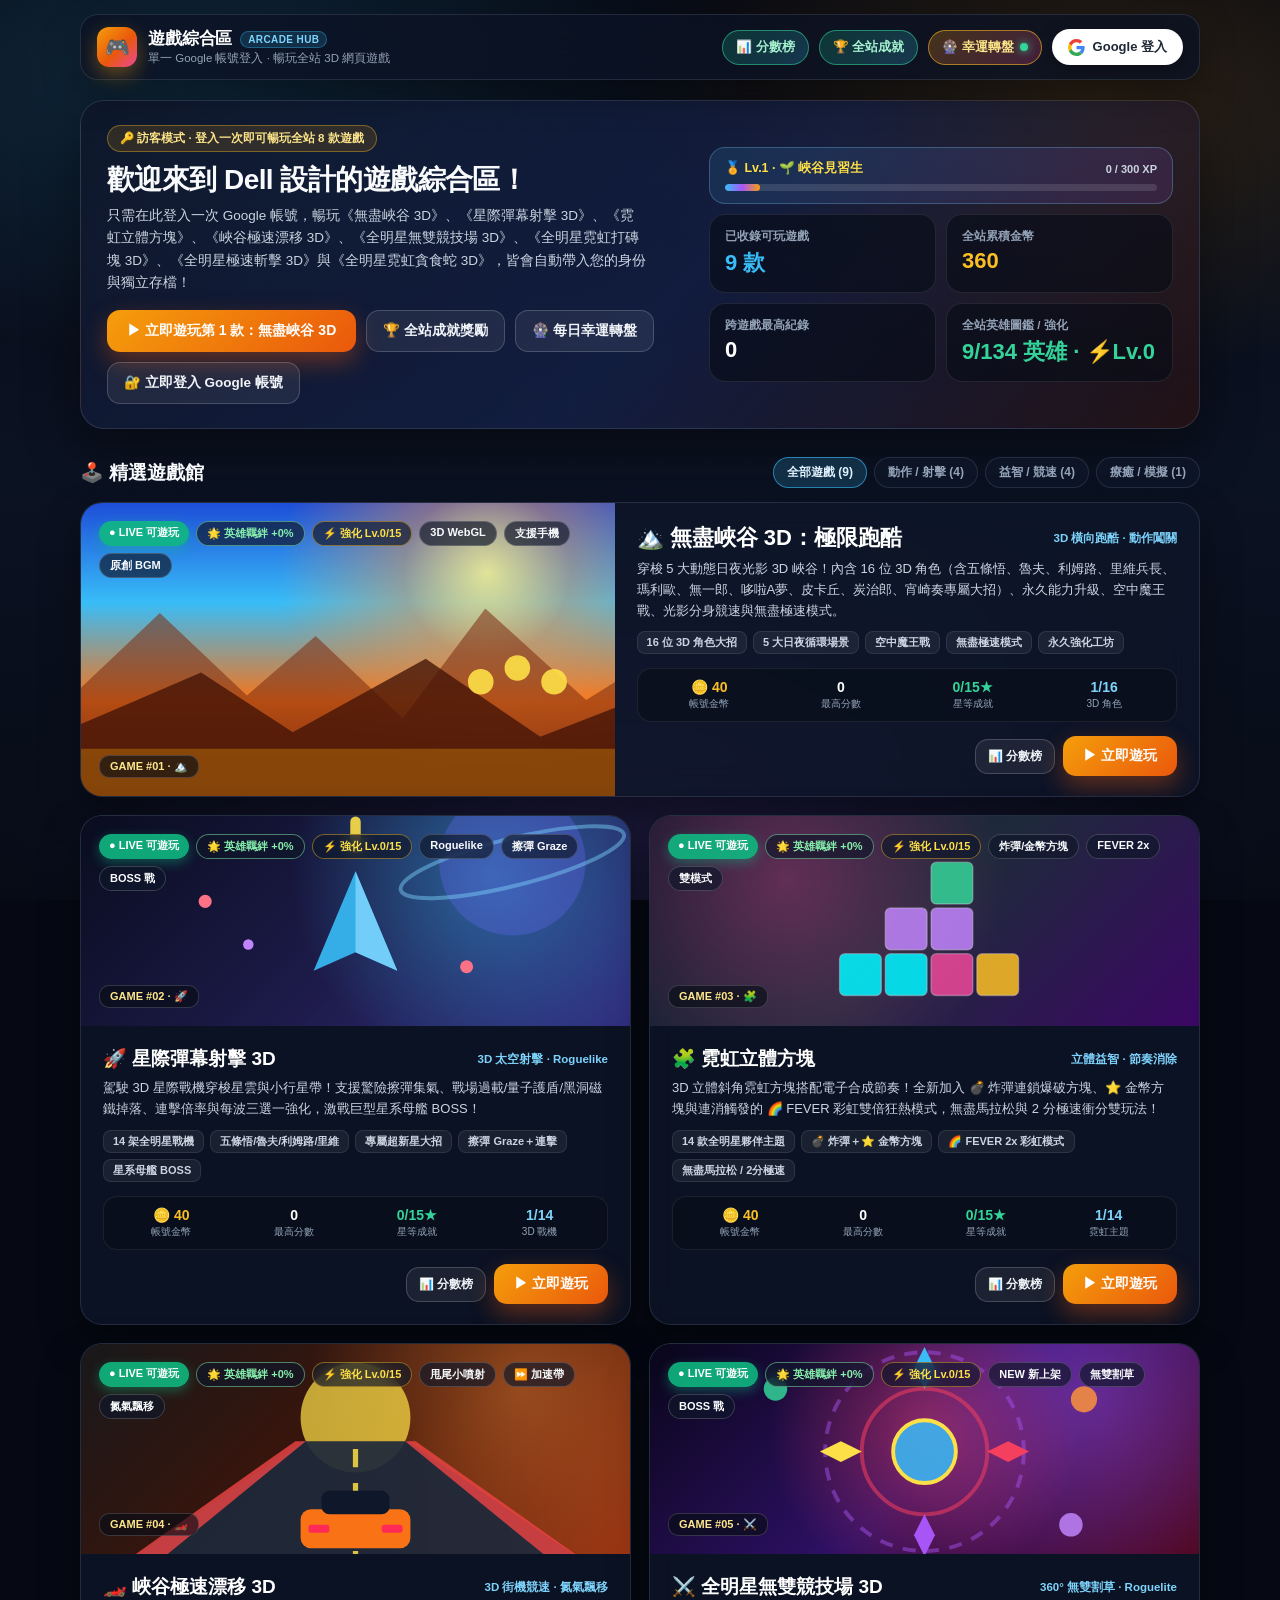
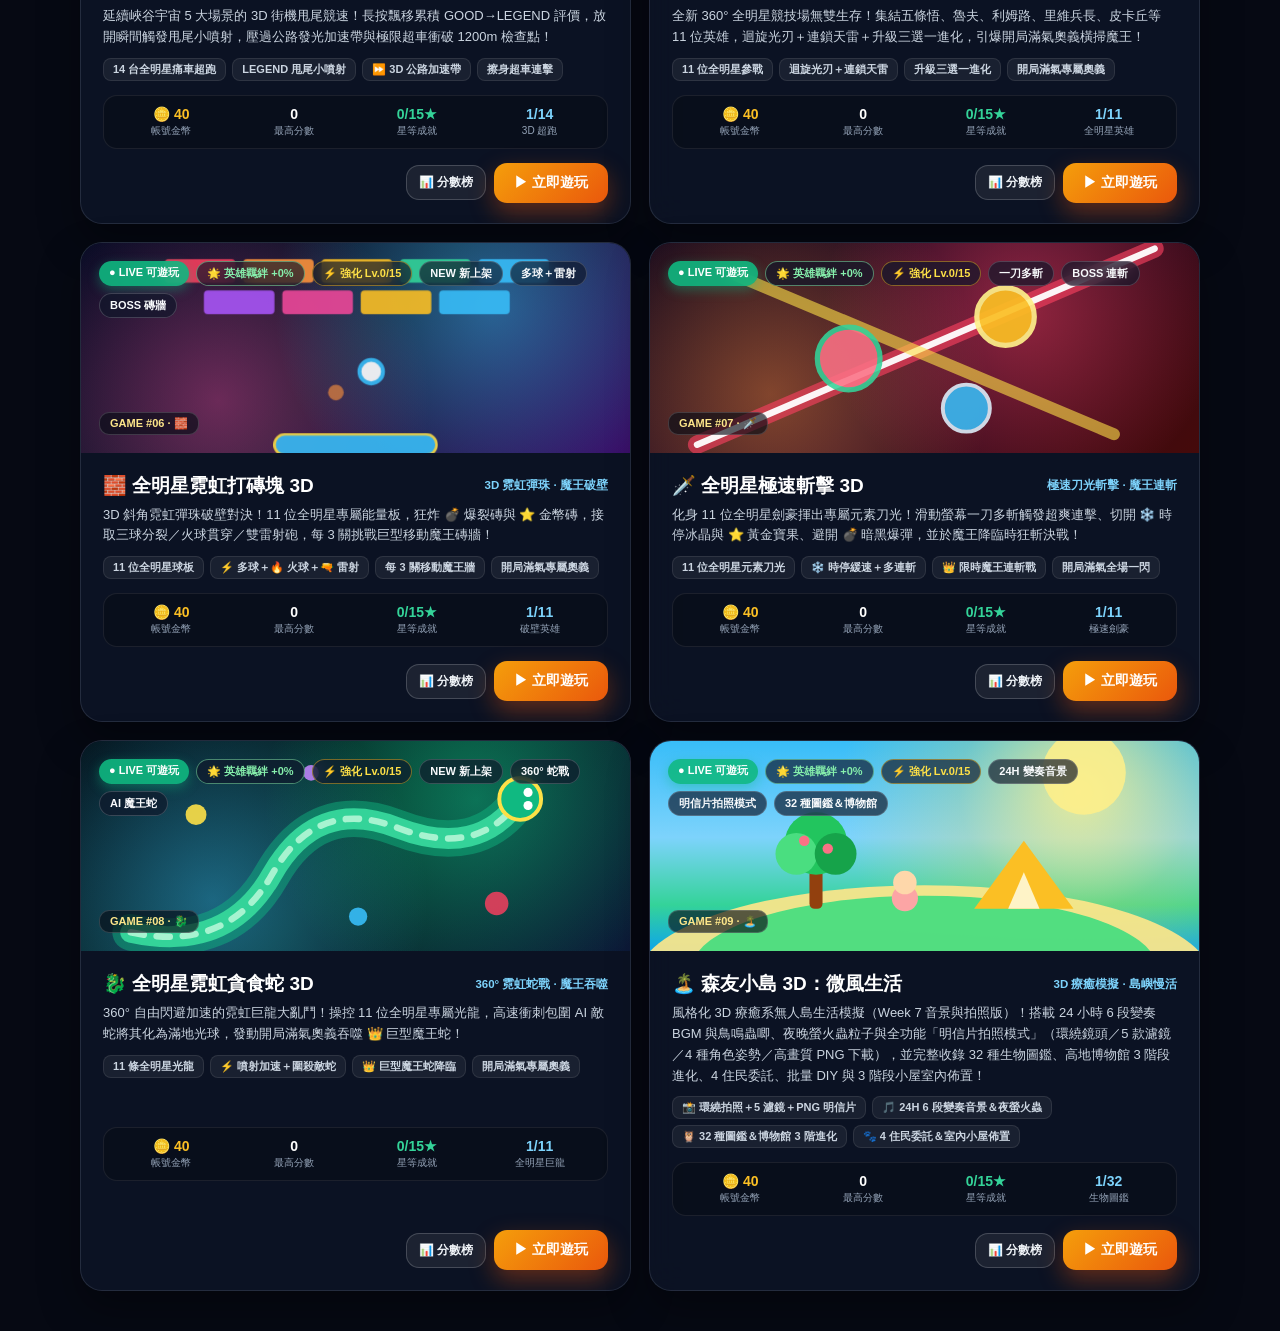
==== index.html @ 46edcf1e "feat: add cloud coin economy multipliers, presets, cross-device wallet grants, and audit log" ====
<!DOCTYPE html>
<html lang="zh-Hant">
<head>
  <meta charset="UTF-8" />
  <meta name="viewport" content="width=device-width, initial-scale=1.0, maximum-scale=1.0, user-scalable=no, viewport-fit=cover" />
  <title>遊戲綜合區 · ARCADE HUB（單一帳號暢玩全站 3D 遊戲）</title>
  <script src="./shared/arcade-sso.js"></script>
  <style>
    :root {
      --bg-0: #060913;
      --bg-1: #0c1324;
      --surface: rgba(15, 23, 42, 0.72);
      --surface-strong: rgba(15, 23, 42, 0.94);
      --border: rgba(148, 163, 184, 0.18);
      --border-hi: rgba(96, 165, 250, 0.45);
      --text: #f8fafc;
      --muted: #94a3b8;
      --accent: #f59e0b;
      --accent-2: #38bdf8;
      --green: #34d399;
      --pink: #fb7185;
    }

    * { box-sizing: border-box; margin: 0; padding: 0; -webkit-tap-highlight-color: transparent; }

    html, body {
      width: 100%;
      min-height: 100dvh;
      background: var(--bg-0);
      color: var(--text);
      font-family: -apple-system, BlinkMacSystemFont, "Segoe UI", "Noto Sans TC", "PingFang TC", "Microsoft JhengHei", sans-serif;
      overflow-x: hidden;
    }

    html.in-game,
    body.in-game {
      position: fixed;
      inset: 0;
      width: 100%;
      height: 100%;
      min-height: 0;
      overflow: hidden;
      overscroll-behavior: none;
      touch-action: none;
    }

    /* Ambient Neon Nebula Background */
    .ambient-bg {
      position: fixed;
      inset: 0;
      z-index: 0;
      pointer-events: none;
      background:
        radial-gradient(ellipse 68% 48% at 14% 8%, rgba(56, 189, 248, 0.16), transparent 65%),
        radial-gradient(ellipse 58% 46% at 86% 12%, rgba(245, 158, 11, 0.15), transparent 65%),
        radial-gradient(ellipse 70% 55% at 50% 92%, rgba(139, 92, 246, 0.14), transparent 70%),
        linear-gradient(180deg, #060913 0%, #0b1222 52%, #070b16 100%);
    }

    .grid-lines {
      position: fixed;
      inset: 0;
      z-index: 0;
      pointer-events: none;
      opacity: 0.22;
      background-image:
        linear-gradient(rgba(148, 163, 184, 0.08) 1px, transparent 1px),
        linear-gradient(90deg, rgba(148, 163, 184, 0.08) 1px, transparent 1px);
      background-size: 44px 44px;
      mask-image: radial-gradient(circle at 50% 25%, #000 18%, transparent 80%);
      -webkit-mask-image: radial-gradient(circle at 50% 25%, #000 18%, transparent 80%);
    }

    /* ================= LOBBY VIEW ================= */
    .hub-shell {
      position: relative;
      z-index: 1;
      max-width: 1160px;
      margin: 0 auto;
      padding: max(14px, env(safe-area-inset-top, 0px) + 10px) 20px max(40px, env(safe-area-inset-bottom, 0px) + 28px);
    }

    /* Top Nav */
    .hub-nav {
      display: flex;
      align-items: center;
      justify-content: space-between;
      gap: 14px;
      padding: 12px 16px;
      border-radius: 18px;
      background: rgba(12, 19, 36, 0.78);
      backdrop-filter: blur(18px);
      -webkit-backdrop-filter: blur(18px);
      border: 1px solid var(--border);
      box-shadow: 0 14px 36px rgba(0, 0, 0, 0.35);
      position: sticky;
      top: 12px;
      z-index: 20;
    }

    .brand {
      display: flex;
      align-items: center;
      gap: 11px;
      min-width: 0;
    }

    .brand-icon {
      width: 40px;
      height: 40px;
      border-radius: 12px;
      background: linear-gradient(135deg, #f59e0b, #ea580c 55%, #ec4899);
      display: flex;
      align-items: center;
      justify-content: center;
      font-size: 20px;
      box-shadow: 0 8px 20px rgba(245, 158, 11, 0.38);
      flex-shrink: 0;
    }

    .brand-title {
      font-size: 16.5px;
      font-weight: 900;
      letter-spacing: -0.01em;
      color: #fff;
      display: flex;
      align-items: center;
      gap: 8px;
    }

    .brand-tag {
      font-size: 10px;
      font-weight: 800;
      padding: 2px 7px;
      border-radius: 999px;
      background: rgba(56, 189, 248, 0.16);
      color: #7dd3fc;
      border: 1px solid rgba(56, 189, 248, 0.35);
      letter-spacing: 0.04em;
    }

    .brand-sub {
      font-size: 11.5px;
      color: var(--muted);
      margin-top: 1px;
    }

    .nav-right {
      display: flex;
      align-items: center;
      gap: 10px;
      flex-shrink: 0;
    }

    .btn-google-nav {
      display: inline-flex;
      align-items: center;
      gap: 8px;
      padding: 8px 15px;
      border-radius: 999px;
      border: 1px solid rgba(255, 255, 255, 0.2);
      background: #fff;
      color: #1f2937;
      font-size: 13px;
      font-weight: 800;
      cursor: pointer;
      box-shadow: 0 6px 18px rgba(0, 0, 0, 0.25);
      transition: transform 0.12s ease, filter 0.15s ease;
    }
    .btn-google-nav:hover { filter: brightness(0.95); }
    .btn-google-nav:active { transform: scale(0.97); }
    .btn-google-nav svg { width: 17px; height: 17px; flex-shrink: 0; }

    .nav-account-pill {
      display: none;
      align-items: center;
      gap: 9px;
      padding: 5px 13px 5px 6px;
      border-radius: 999px;
      background: rgba(15, 23, 42, 0.9);
      border: 1px solid rgba(52, 211, 153, 0.48);
      color: #fff;
      cursor: pointer;
      transition: border-color 0.16s ease, background 0.16s ease;
    }
    .nav-account-pill.show { display: inline-flex; }
    .nav-account-pill:hover { border-color: rgba(96, 165, 250, 0.8); background: rgba(30, 41, 59, 0.95); }

    .g-avatar {
      width: 28px;
      height: 28px;
      border-radius: 50%;
      display: inline-flex;
      align-items: center;
      justify-content: center;
      font-size: 13px;
      font-weight: 800;
      color: #fff;
      background: #4285f4;
      overflow: hidden;
      flex-shrink: 0;
    }
    .g-avatar img { width: 100%; height: 100%; object-fit: cover; display: block; }
    .g-avatar.sm { width: 22px; height: 22px; font-size: 11px; }
    .g-avatar.lg { width: 46px; height: 46px; font-size: 20px; }

    .acct-meta { text-align: left; line-height: 1.2; }
    .acct-meta .am-name { font-size: 12.5px; font-weight: 800; color: #fff; }
    .acct-meta .am-sub { font-size: 10px; color: #6ee7b7; font-weight: 700; }

    /* Hero SSO & Global Stats Banner */
    .hero-card {
      margin-top: 20px;
      padding: 24px 26px;
      border-radius: 24px;
      background: linear-gradient(135deg, rgba(15, 23, 42, 0.88) 0%, rgba(23, 37, 84, 0.62) 55%, rgba(67, 20, 7, 0.42) 100%);
      border: 1px solid rgba(148, 163, 184, 0.2);
      box-shadow: 0 22px 54px rgba(0, 0, 0, 0.42);
      display: grid;
      grid-template-columns: 1.25fr 1fr;
      gap: 22px;
      align-items: center;
    }

    .sso-pill {
      display: inline-flex;
      align-items: center;
      gap: 7px;
      padding: 5px 12px;
      border-radius: 999px;
      font-size: 11.5px;
      font-weight: 800;
      margin-bottom: 10px;
      background: rgba(52, 211, 153, 0.14);
      border: 1px solid rgba(52, 211, 153, 0.35);
      color: #6ee7b7;
    }
    .sso-pill.guest {
      background: rgba(245, 158, 11, 0.14);
      border-color: rgba(251, 191, 36, 0.38);
      color: #fde68a;
    }

    .hero-left h1 {
      font-size: 28px;
      font-weight: 900;
      letter-spacing: -0.02em;
      line-height: 1.25;
      margin-bottom: 8px;
    }
    .hero-left p {
      font-size: 13.5px;
      line-height: 1.65;
      color: #cbd5e1;
      max-width: 540px;
    }

    .hero-actions {
      display: flex;
      flex-wrap: wrap;
      gap: 10px;
      margin-top: 16px;
    }

    .btn-primary {
      padding: 11px 20px;
      border-radius: 13px;
      border: none;
      background: linear-gradient(135deg, #f59e0b, #ea580c);
      color: #fff;
      font-size: 14px;
      font-weight: 800;
      cursor: pointer;
      display: inline-flex;
      align-items: center;
      gap: 8px;
      box-shadow: 0 10px 24px rgba(234, 88, 12, 0.38);
      transition: transform 0.1s ease, filter 0.16s ease;
    }
    .btn-primary:hover { filter: brightness(1.08); }
    .btn-primary:active { transform: scale(0.97); }

    .btn-secondary {
      padding: 11px 16px;
      border-radius: 13px;
      border: 1px solid rgba(255, 255, 255, 0.18);
      background: rgba(255, 255, 255, 0.07);
      color: #f1f5f9;
      font-size: 13.5px;
      font-weight: 700;
      cursor: pointer;
      display: inline-flex;
      align-items: center;
      gap: 7px;
      transition: background 0.16s ease, border-color 0.16s ease;
    }
    .btn-secondary:hover { background: rgba(255, 255, 255, 0.14); border-color: rgba(255, 255, 255, 0.3); }

    .global-stats {
      display: grid;
      grid-template-columns: repeat(2, 1fr);
      gap: 10px;
    }
    .gstat-box {
      padding: 14px 15px;
      border-radius: 16px;
      background: rgba(9, 13, 24, 0.65);
      border: 1px solid rgba(255, 255, 255, 0.09);
    }
    .gstat-label { font-size: 11.5px; color: var(--muted); font-weight: 700; }
    .gstat-val { font-size: 22px; font-weight: 900; margin-top: 4px; font-variant-numeric: tabular-nums; color: #fff; }
    .gstat-val.gold { color: #fbbf24; }
    .gstat-val.cyan { color: #38bdf8; }
    .gstat-val.green { color: #34d399; }

    /* Arcade Rank XP Bar & Daily Spin Button */
    .btn-spin-nav {
      display: inline-flex;
      align-items: center;
      gap: 6px;
      padding: 8px 13px;
      border-radius: 999px;
      border: 1px solid rgba(251, 191, 36, 0.55);
      background: linear-gradient(135deg, rgba(245, 158, 11, 0.24), rgba(236, 72, 153, 0.24));
      color: #fde68a;
      font-size: 12.5px;
      font-weight: 800;
      cursor: pointer;
      position: relative;
      transition: transform 0.12s ease, filter 0.15s ease;
    }
    .btn-spin-nav:hover { filter: brightness(1.15); }
    .btn-spin-nav:active { transform: scale(0.96); }
    .spin-dot {
      width: 8px;
      height: 8px;
      border-radius: 50%;
      background: #34d399;
      box-shadow: 0 0 8px #34d399;
      display: inline-block;
    }
    .spin-dot.used { display: none; }

    .btn-quests-nav {
      display: inline-flex;
      align-items: center;
      gap: 6px;
      padding: 8px 13px;
      border-radius: 999px;
      border: 1px solid rgba(52, 211, 153, 0.55);
      background: linear-gradient(135deg, rgba(16, 185, 129, 0.22), rgba(56, 189, 248, 0.22));
      color: #a7f3d0;
      font-size: 12.5px;
      font-weight: 800;
      cursor: pointer;
      position: relative;
      transition: transform 0.12s ease, filter 0.15s ease;
    }
    .btn-quests-nav:hover { filter: brightness(1.15); }
    .btn-quests-nav:active { transform: scale(0.96); }
    .quest-dot {
      width: 8px;
      height: 8px;
      border-radius: 50%;
      background: #fbbf24;
      box-shadow: 0 0 8px #fbbf24;
      display: inline-block;
    }
    .quest-dot.used { display: none; }

    .quests-summary {
      display: flex;
      align-items: center;
      justify-content: space-between;
      gap: 8px;
      padding: 10px 13px;
      border-radius: 13px;
      background: linear-gradient(135deg, rgba(16, 185, 129, 0.14), rgba(245, 158, 11, 0.14));
      border: 1px solid rgba(52, 211, 153, 0.35);
      font-size: 12.5px;
      font-weight: 800;
      color: #e2e8f0;
      margin: 10px 0 10px;
    }
    .quests-list {
      display: flex;
      flex-direction: column;
      gap: 9px;
      margin-top: 10px;
    }
    .quest-card {
      padding: 11px 13px;
      border-radius: 14px;
      background: rgba(15, 23, 42, 0.72);
      border: 1px solid rgba(255, 255, 255, 0.1);
      display: flex;
      align-items: center;
      justify-content: space-between;
      gap: 12px;
      text-align: left;
    }
    .quest-card.ready {
      border-color: rgba(251, 191, 36, 0.65);
      background: linear-gradient(135deg, rgba(245, 158, 11, 0.14), rgba(15, 23, 42, 0.85));
    }
    .quest-card.claimed {
      opacity: 0.72;
      border-color: rgba(52, 211, 153, 0.35);
    }
    .quest-info { flex: 1; min-width: 0; }
    .quest-title { font-size: 13.5px; font-weight: 900; color: #fff; }
    .quest-desc { font-size: 11.5px; color: #cbd5e1; margin-top: 2px; }
    .quest-prog-row {
      display: flex;
      align-items: center;
      gap: 8px;
      margin-top: 7px;
    }
    .quest-bar {
      flex: 1;
      height: 6px;
      border-radius: 999px;
      background: rgba(255, 255, 255, 0.12);
      overflow: hidden;
    }
    .quest-bar-fill {
      height: 100%;
      border-radius: 999px;
      background: linear-gradient(90deg, #38bdf8, #34d399);
      transition: width 0.25s ease;
    }
    .quest-card.ready .quest-bar-fill {
      background: linear-gradient(90deg, #f59e0b, #fde047);
    }
    .quest-prog-txt { font-size: 10.5px; font-weight: 800; color: #94a3b8; font-variant-numeric: tabular-nums; white-space: nowrap; }
    .quest-claim-btn {
      padding: 8px 12px;
      border-radius: 11px;
      border: none;
      background: linear-gradient(135deg, #f59e0b, #ea580c);
      color: #fff;
      font-size: 12px;
      font-weight: 900;
      cursor: pointer;
      white-space: nowrap;
      flex-shrink: 0;
      box-shadow: 0 6px 14px rgba(234, 88, 12, 0.35);
    }
    .quest-claim-btn:hover { filter: brightness(1.08); }
    .quest-claim-btn:disabled {
      background: rgba(255, 255, 255, 0.08);
      color: #94a3b8;
      box-shadow: none;
      cursor: default;
      border: 1px solid rgba(255, 255, 255, 0.12);
    }
    .quest-claimed-tag {
      padding: 6px 10px;
      border-radius: 10px;
      background: rgba(16, 185, 129, 0.18);
      border: 1px solid rgba(52, 211, 153, 0.45);
      color: #6ee7b7;
      font-size: 11.5px;
      font-weight: 800;
      white-space: nowrap;
      flex-shrink: 0;
    }

    .rank-strip {
      grid-column: span 2;
      padding: 12px 15px;
      border-radius: 16px;
      background: linear-gradient(135deg, rgba(56, 189, 248, 0.12), rgba(168, 85, 247, 0.14));
      border: 1px solid rgba(125, 211, 252, 0.28);
    }
    .rank-top {
      display: flex;
      align-items: center;
      justify-content: space-between;
      gap: 8px;
      margin-bottom: 7px;
      font-size: 12.5px;
      font-weight: 800;
    }
    .rank-badge { color: #fde047; }
    .rank-xp-txt { font-size: 11px; color: #cbd5e1; font-variant-numeric: tabular-nums; }
    .rank-bar-track {
      height: 7px;
      border-radius: 999px;
      background: rgba(255, 255, 255, 0.12);
      overflow: hidden;
    }
    .rank-bar-fill {
      height: 100%;
      width: 15%;
      border-radius: 999px;
      background: linear-gradient(90deg, #38bdf8, #a855f7, #f59e0b);
      transition: width 0.35s ease;
    }

    /* Spin Wheel Modal */
    .wheel-stage {
      position: relative;
      width: 264px;
      height: 264px;
      margin: 12px auto 14px;
      display: flex;
      align-items: center;
      justify-content: center;
    }
    .wheel-pointer {
      position: absolute;
      top: -8px;
      left: 50%;
      transform: translateX(-50%);
      width: 0;
      height: 0;
      border-left: 12px solid transparent;
      border-right: 12px solid transparent;
      border-top: 22px solid #fde047;
      filter: drop-shadow(0 3px 6px rgba(0, 0, 0, 0.65));
      z-index: 4;
    }
    .spin-targets {
      display: flex;
      flex-wrap: wrap;
      justify-content: center;
      gap: 6px;
      margin: 8px 0 12px;
    }
    .starget-btn {
      padding: 5px 10px;
      border-radius: 999px;
      border: 1px solid rgba(255, 255, 255, 0.15);
      background: rgba(255, 255, 255, 0.05);
      color: #cbd5e1;
      font-size: 11.5px;
      font-weight: 700;
      cursor: pointer;
    }
    .starget-btn.active {
      border-color: #fbbf24;
      background: rgba(245, 158, 11, 0.22);
      color: #fde68a;
    }
    .spin-result-banner {
      min-height: 24px;
      font-size: 14px;
      font-weight: 900;
      color: #fde047;
      text-align: center;
      margin-bottom: 10px;
    }

    /* Section Header */
    .sec-head {
      margin-top: 28px;
      margin-bottom: 14px;
      display: flex;
      align-items: center;
      justify-content: space-between;
      gap: 12px;
      flex-wrap: wrap;
    }
    .sec-head h2 {
      font-size: 19px;
      font-weight: 900;
      display: flex;
      align-items: center;
      gap: 8px;
    }
    .filter-pills {
      display: flex;
      gap: 7px;
      flex-wrap: wrap;
    }
    .fpill {
      padding: 6px 13px;
      border-radius: 999px;
      border: 1px solid var(--border);
      background: rgba(15, 23, 42, 0.65);
      color: var(--muted);
      font-size: 12px;
      font-weight: 700;
      cursor: pointer;
      transition: all 0.15s ease;
    }
    .fpill.active {
      background: rgba(56, 189, 248, 0.18);
      border-color: rgba(56, 189, 248, 0.6);
      color: #e0f2fe;
    }

    /* Game Cards Grid */
    .games-grid {
      display: grid;
      grid-template-columns: repeat(2, 1fr);
      gap: 18px;
    }

    .game-card {
      border-radius: 22px;
      overflow: hidden;
      background: var(--surface);
      backdrop-filter: blur(16px);
      -webkit-backdrop-filter: blur(16px);
      border: 1px solid var(--border);
      box-shadow: 0 18px 40px rgba(0, 0, 0, 0.35);
      display: flex;
      flex-direction: column;
      transition: transform 0.18s ease, border-color 0.2s ease, box-shadow 0.2s ease;
    }
    .game-card.live:hover {
      transform: translateY(-3px);
      border-color: rgba(245, 158, 11, 0.65);
      box-shadow: 0 24px 52px rgba(245, 158, 11, 0.16);
    }
    .game-card.featured {
      grid-column: span 2;
      display: grid;
      grid-template-columns: 1.05fr 1.15fr;
    }
    .game-card.soon {
      opacity: 0.78;
    }

    .game-cover {
      position: relative;
      min-height: 210px;
      padding: 18px;
      display: flex;
      flex-direction: column;
      justify-content: space-between;
      overflow: hidden;
    }
    .game-card.featured .game-cover { min-height: 270px; }

    .cover-canyon {
      background:
        radial-gradient(circle at 76% 24%, rgba(254, 240, 138, 0.85) 0%, rgba(251, 146, 60, 0.45) 18%, transparent 45%),
        linear-gradient(180deg, #1d4ed8 0%, #38bdf8 34%, #f97316 68%, #7c2d12 100%);
    }
    .cover-space {
      background:
        radial-gradient(circle at 75% 28%, rgba(56, 189, 248, 0.45), transparent 46%),
        linear-gradient(135deg, #090d1f 0%, #1e1b4b 55%, #312e81 100%);
    }
    .cover-puzzle {
      background:
        radial-gradient(circle at 25% 30%, rgba(236, 72, 153, 0.35), transparent 50%),
        linear-gradient(135deg, #0f172a 0%, #1e293b 50%, #3b0764 100%);
    }
    .cover-drift {
      background:
        radial-gradient(circle at 80% 20%, rgba(251, 146, 60, 0.4), transparent 45%),
        linear-gradient(135deg, #18181b 0%, #431407 55%, #9a3412 100%);
    }
    .cover-arena {
      background:
        radial-gradient(circle at 50% 42%, rgba(244, 63, 94, 0.45), transparent 52%),
        radial-gradient(circle at 80% 25%, rgba(168, 85, 247, 0.42), transparent 46%),
        linear-gradient(135deg, #09061a 0%, #2e1065 52%, #4c0519 100%);
    }
    .cover-brick {
      background:
        radial-gradient(circle at 75% 30%, rgba(56, 189, 248, 0.48), transparent 50%),
        radial-gradient(circle at 25% 75%, rgba(236, 72, 153, 0.42), transparent 48%),
        linear-gradient(135deg, #060b24 0%, #0f172a 50%, #3b0764 100%);
    }
    .cover-slash {
      background:
        radial-gradient(circle at 68% 32%, rgba(244, 63, 94, 0.50), transparent 50%),
        radial-gradient(circle at 22% 72%, rgba(251, 146, 60, 0.44), transparent 48%),
        linear-gradient(135deg, #11061c 0%, #2a0a24 52%, #450a0a 100%);
    }
    .cover-snake {
      background:
        radial-gradient(circle at 72% 28%, rgba(16, 185, 129, 0.52), transparent 50%),
        radial-gradient(circle at 24% 76%, rgba(56, 189, 248, 0.44), transparent 48%),
        linear-gradient(135deg, #04131c 0%, #062825 52%, #0c1938 100%);
    }
    .cover-island {
      background:
        radial-gradient(circle at 78% 24%, rgba(254, 240, 138, 0.85) 0%, rgba(253, 224, 71, 0.25) 26%, transparent 52%),
        linear-gradient(180deg, #38bdf8 0%, #7dd3fc 46%, #34d399 78%, #0ea5e9 100%);
    }

    .cover-art-svg {
      position: absolute;
      inset: 0;
      width: 100%;
      height: 100%;
      pointer-events: none;
    }

    .cover-badges {
      position: relative;
      z-index: 2;
      display: flex;
      gap: 7px;
      flex-wrap: wrap;
    }
    .cbadge {
      padding: 4px 10px;
      border-radius: 999px;
      font-size: 11px;
      font-weight: 800;
      backdrop-filter: blur(8px);
      -webkit-backdrop-filter: blur(8px);
    }
    .cbadge.live { background: rgba(16, 185, 129, 0.9); color: #fff; box-shadow: 0 4px 12px rgba(16, 185, 129, 0.4); }
    .cbadge.soon { background: rgba(15, 23, 42, 0.78); color: #cbd5e1; border: 1px solid rgba(255, 255, 255, 0.2); }
    .cbadge.tech { background: rgba(15, 23, 42, 0.68); color: #f8fafc; border: 1px solid rgba(255, 255, 255, 0.18); }

    .cover-order {
      position: relative;
      z-index: 2;
      align-self: flex-start;
      padding: 4px 10px;
      border-radius: 10px;
      background: rgba(9, 13, 22, 0.65);
      border: 1px solid rgba(255, 255, 255, 0.16);
      font-size: 11px;
      font-weight: 800;
      color: #fde68a;
    }

    .game-body {
      padding: 20px 22px;
      display: flex;
      flex-direction: column;
      justify-content: space-between;
      gap: 14px;
      flex: 1;
    }

    .game-title-row {
      display: flex;
      align-items: center;
      justify-content: space-between;
      gap: 10px;
    }
    .game-title {
      font-size: 19px;
      font-weight: 900;
      color: #fff;
    }
    .game-card.featured .game-title { font-size: 22px; }
    .game-genre {
      font-size: 11.5px;
      font-weight: 700;
      color: #7dd3fc;
      white-space: nowrap;
    }
    .game-desc {
      font-size: 13px;
      line-height: 1.6;
      color: #cbd5e1;
      margin-top: 6px;
    }

    .game-feature-tags {
      display: flex;
      flex-wrap: wrap;
      gap: 6px;
      margin-top: 10px;
    }
    .ftag {
      font-size: 11px;
      font-weight: 700;
      padding: 3px 9px;
      border-radius: 8px;
      background: rgba(255, 255, 255, 0.06);
      border: 1px solid rgba(255, 255, 255, 0.09);
      color: #cbd5e1;
    }

    .game-progress-strip {
      display: grid;
      grid-template-columns: repeat(4, 1fr);
      gap: 8px;
      padding: 10px;
      border-radius: 14px;
      background: rgba(9, 13, 24, 0.62);
      border: 1px solid rgba(255, 255, 255, 0.08);
    }
    .gp-item { text-align: center; }
    .gp-v { font-size: 14px; font-weight: 800; color: #fff; font-variant-numeric: tabular-nums; }
    .gp-l { font-size: 10px; color: var(--muted); margin-top: 2px; }

    .game-foot {
      display: flex;
      align-items: center;
      justify-content: space-between;
      gap: 10px;
    }
    .sso-sync-hint {
      font-size: 11.5px;
      color: #6ee7b7;
      font-weight: 700;
      display: flex;
      align-items: center;
      gap: 5px;
    }
    .sso-sync-hint.guest { color: var(--muted); }

    /* Per-Game Play Count & Players Roster */
    .game-players-bar {
      display: flex;
      flex-direction: column;
      gap: 6px;
      padding: 8px 10px;
      border-radius: 12px;
      background: rgba(15, 23, 42, 0.56);
      border: 1px solid rgba(167, 139, 250, 0.22);
    }
    .gpb-head {
      display: flex;
      align-items: center;
      justify-content: space-between;
      gap: 8px;
      font-size: 11px;
      font-weight: 800;
      color: #c4b5fd;
    }
    .gpb-detail-btn {
      padding: 2px 8px;
      border-radius: 999px;
      border: 1px solid rgba(167, 139, 250, 0.42);
      background: rgba(139, 92, 246, 0.16);
      color: #ddd6fe;
      font-size: 10.5px;
      font-weight: 800;
      cursor: pointer;
      transition: background 0.14s ease;
    }
    .gpb-detail-btn:hover { background: rgba(139, 92, 246, 0.34); }
    .gpb-chips {
      display: flex;
      flex-wrap: wrap;
      gap: 5px;
      align-items: center;
    }
    .player-chip {
      display: inline-flex;
      align-items: center;
      gap: 5px;
      padding: 2.5px 8px 2.5px 3px;
      border-radius: 999px;
      background: rgba(255, 255, 255, 0.06);
      border: 1px solid rgba(255, 255, 255, 0.12);
      font-size: 10.5px;
      font-weight: 700;
      color: #e2e8f0;
    }
    .player-chip-av {
      width: 17px;
      height: 17px;
      border-radius: 50%;
      display: inline-flex;
      align-items: center;
      justify-content: center;
      font-size: 9.5px;
      font-weight: 900;
      color: #fff;
      overflow: hidden;
      flex-shrink: 0;
    }
    .player-chip-av img { width: 100%; height: 100%; object-fit: cover; }
    .player-chip-cnt { color: #fde047; font-weight: 900; font-variant-numeric: tabular-nums; }
    .gpb-empty { font-size: 11px; color: var(--muted); font-weight: 600; }

    .playlog-summary {
      display: grid;
      grid-template-columns: repeat(2, 1fr);
      gap: 8px;
      margin-bottom: 12px;
    }
    .playlog-stat {
      padding: 10px;
      border-radius: 12px;
      background: rgba(255, 255, 255, 0.05);
      border: 1px solid rgba(255, 255, 255, 0.1);
      text-align: center;
    }
    .playlog-stat .l { font-size: 11px; color: var(--muted); }
    .playlog-stat .v { font-size: 20px; font-weight: 900; color: #c4b5fd; margin-top: 2px; font-variant-numeric: tabular-nums; }
    .playlog-list { display: flex; flex-direction: column; gap: 8px; max-height: 320px; overflow-y: auto; }
    .playlog-row {
      display: flex;
      align-items: center;
      gap: 10px;
      padding: 9px 11px;
      border-radius: 12px;
      background: rgba(15, 23, 42, 0.72);
      border: 1px solid rgba(255, 255, 255, 0.1);
    }
    .playlog-rank { font-size: 13px; font-weight: 900; color: #fde047; min-width: 24px; text-align: center; }
    .playlog-info { flex: 1; min-width: 0; text-align: left; }
    .playlog-name { font-size: 13px; font-weight: 800; color: #fff; white-space: nowrap; overflow: hidden; text-overflow: ellipsis; }
    .playlog-meta { font-size: 10.5px; color: var(--muted); margin-top: 1px; }
    .playlog-bar-track { height: 4px; border-radius: 999px; background: rgba(255, 255, 255, 0.1); margin-top: 5px; overflow: hidden; }
    .playlog-bar-fill { height: 100%; border-radius: 999px; background: linear-gradient(90deg, #8b5cf6, #38bdf8); }
    .playlog-count { font-size: 14px; font-weight: 900; color: #fde047; white-space: nowrap; font-variant-numeric: tabular-nums; }

    /* Achievement System v2: Tabs, Rarities, Titles & Live Unlock Banner */
    .ach-top-bar {
      display: flex; align-items: center; justify-content: space-between; gap: 8px; flex-wrap: wrap;
      padding: 9px 12px; border-radius: 13px; margin-bottom: 10px;
      background: linear-gradient(135deg, rgba(250, 204, 21, 0.14), rgba(139, 92, 246, 0.16));
      border: 1px solid rgba(250, 204, 21, 0.35);
    }
    .ach-stats-col { display: flex; flex-direction: column; gap: 2px; font-size: 12px; font-weight: 800; color: #f8fafc; }
    .ach-ap-sub { font-size: 11px; color: #fde047; font-weight: 800; }
    .btn-claim-all {
      padding: 7px 14px; border-radius: 10px; border: none; cursor: pointer;
      background: linear-gradient(135deg, #f59e0b, #eab308, #f97316);
      color: #1c0a00; font-size: 12px; font-weight: 900;
      box-shadow: 0 4px 16px rgba(245, 158, 11, 0.45);
      transition: transform 0.14s ease, filter 0.14s ease;
    }
    .btn-claim-all:hover:not(:disabled) { filter: brightness(1.08); transform: translateY(-1px); }
    .btn-claim-all:disabled { opacity: 0.4; cursor: default; box-shadow: none; }

    .ach-title-box {
      padding: 8px 10px; border-radius: 12px; margin-bottom: 10px;
      background: rgba(15, 23, 42, 0.65); border: 1px solid rgba(255, 255, 255, 0.1);
    }
    .ach-title-head { display: flex; align-items: center; justify-content: space-between; font-size: 11px; font-weight: 800; color: #cbd5e1; margin-bottom: 6px; }
    .ach-title-chips { display: flex; flex-wrap: wrap; gap: 5px; }
    .title-chip {
      padding: 3px 9px; border-radius: 999px; font-size: 11px; font-weight: 800; cursor: pointer;
      background: rgba(255, 255, 255, 0.07); border: 1px solid rgba(255, 255, 255, 0.16); color: #e2e8f0;
      transition: all 0.14s ease;
    }
    .title-chip:hover { border-color: #fde047; color: #fef08a; }
    .title-chip.eq {
      background: linear-gradient(135deg, rgba(250, 204, 21, 0.28), rgba(249, 115, 22, 0.28));
      border-color: #fde047; color: #fef08a; box-shadow: 0 0 10px rgba(250, 204, 21, 0.35);
    }

    .ach-tabs { display: flex; gap: 5px; flex-wrap: wrap; margin-bottom: 10px; }
    .ach-tab {
      padding: 5px 10px; border-radius: 999px; border: 1px solid rgba(255, 255, 255, 0.14);
      background: rgba(255, 255, 255, 0.05); color: #cbd5e1;
      font-size: 11.5px; font-weight: 800; cursor: pointer; transition: all 0.14s ease;
    }
    .ach-tab:hover { background: rgba(255, 255, 255, 0.12); color: #fff; }
    .ach-tab.active {
      background: linear-gradient(135deg, #38bdf8, #818cf8); border-color: transparent; color: #07101f;
    }

    .ach-meta-row { display: flex; align-items: center; gap: 5px; flex-wrap: wrap; margin-bottom: 3px; }
    .ach-rar {
      font-size: 9.5px; font-weight: 900; padding: 1.5px 6px; border-radius: 999px;
      border: 1px solid transparent; letter-spacing: 0.2px;
    }
    .ach-rar.bronze { background: rgba(217, 119, 6, 0.22); color: #fdba74; border-color: rgba(251, 146, 60, 0.45); }
    .ach-rar.silver { background: rgba(148, 163, 184, 0.22); color: #e2e8f0; border-color: rgba(203, 213, 225, 0.45); }
    .ach-rar.gold { background: rgba(250, 204, 21, 0.22); color: #fde047; border-color: rgba(250, 204, 21, 0.55); }
    .ach-rar.platinum { background: rgba(56, 189, 248, 0.22); color: #7dd3fc; border-color: rgba(125, 211, 252, 0.6); }
    .ach-tbadge {
      font-size: 9.5px; font-weight: 800; padding: 1.5px 6px; border-radius: 999px;
      background: rgba(168, 85, 247, 0.22); color: #e9d5ff; border: 1px solid rgba(192, 132, 252, 0.45);
    }

    .nav-title-badge {
      display: none; align-items: center; padding: 1px 6px; border-radius: 999px; margin-left: 4px;
      font-size: 10px; font-weight: 900; color: #fef08a;
      background: linear-gradient(135deg, rgba(250, 204, 21, 0.25), rgba(249, 115, 22, 0.25));
      border: 1px solid rgba(250, 204, 21, 0.5);
    }
    .nav-title-badge.show { display: inline-flex; }

    /* Live Floating Golden Achievement Unlock Banner */
    .ach-banner {
      position: fixed; top: 14px; left: 50%; transform: translateX(-50%) translateY(-120px);
      z-index: 120; cursor: pointer;
      display: flex; align-items: center; gap: 11px;
      padding: 10px 16px; border-radius: 16px; max-width: min(440px, calc(100vw - 24px));
      background: linear-gradient(135deg, rgba(20, 16, 42, 0.96), rgba(45, 26, 10, 0.96));
      border: 2px solid #fde047;
      box-shadow: 0 14px 40px rgba(0, 0, 0, 0.65), 0 0 28px rgba(250, 204, 21, 0.45);
      opacity: 0; pointer-events: none;
      transition: transform 0.36s cubic-bezier(0.22, 1, 0.36, 1), opacity 0.28s ease;
    }
    .ach-banner.show { opacity: 1; pointer-events: auto; transform: translateX(-50%) translateY(0); }
    .ach-banner-ico { font-size: 26px; flex-shrink: 0; filter: drop-shadow(0 0 10px rgba(250, 204, 21, 0.7)); }
    .ach-banner-txt { text-align: left; min-width: 0; }
    .ach-banner-kicker { font-size: 10px; font-weight: 900; color: #fde047; letter-spacing: 0.8px; text-transform: uppercase; }
    .ach-banner-title { font-size: 13.5px; font-weight: 900; color: #fff; white-space: nowrap; overflow: hidden; text-overflow: ellipsis; }
    .ach-banner-sub { font-size: 11px; color: #cbd5e1; margin-top: 1px; }

    /* Admin Coin & Economy Manager Controls */
    .cbadge.event-mult {
      background: linear-gradient(135deg, rgba(245, 158, 11, 0.96), rgba(239, 68, 68, 0.94));
      color: #fff;
      border: 1px solid rgba(254, 240, 138, 0.8);
      box-shadow: 0 4px 14px rgba(245, 158, 11, 0.45);
    }
    .admin-coin-toolbar {
      display: flex; align-items: center; justify-content: space-between; gap: 8px; flex-wrap: wrap;
      padding: 8px 10px; border-radius: 12px; margin-bottom: 10px;
      background: rgba(15, 23, 42, 0.72); border: 1px solid rgba(250, 204, 21, 0.28);
    }
    .admin-coin-select {
      padding: 5px 9px; border-radius: 8px; border: 1px solid rgba(255, 255, 255, 0.2);
      background: rgba(9, 13, 24, 0.9); color: #f8fafc; font-size: 12px; font-weight: 700;
    }
    .admin-coin-row {
      display: flex; align-items: center; justify-content: space-between; gap: 8px; flex-wrap: wrap;
      padding: 8px 10px; border-radius: 12px;
      background: rgba(15, 23, 42, 0.72); border: 1px solid rgba(255, 255, 255, 0.1);
    }
    .admin-coin-meta { display: flex; align-items: center; gap: 8px; min-width: 145px; flex: 1; }
    .admin-coin-controls { display: flex; align-items: center; gap: 4px; flex-wrap: wrap; }
    .admin-coin-input {
      width: 78px; padding: 5px 7px; border-radius: 8px;
      border: 1px solid rgba(250, 204, 21, 0.45); background: rgba(9, 13, 24, 0.92);
      color: #fde047; font-size: 12.5px; font-weight: 900; text-align: right; font-variant-numeric: tabular-nums;
    }
    .admin-coin-input.sm { width: 62px; font-size: 12px; }
    .admin-mini-btn {
      padding: 5px 7px; border-radius: 8px; border: 1px solid rgba(255, 255, 255, 0.16);
      background: rgba(255, 255, 255, 0.08); color: #f8fafc; font-size: 11px; font-weight: 800; cursor: pointer;
    }
    .admin-mini-btn:hover { border-color: #fde047; color: #fde047; background: rgba(250, 204, 21, 0.14); }
    .admin-mini-btn.apply {
      background: linear-gradient(135deg, #f59e0b, #eab308); color: #1c0a00; border-color: transparent;
    }
    .admin-mini-btn.preset-active {
      background: linear-gradient(135deg, #0ea5e9, #6366f1); color: #fff; border-color: rgba(125, 211, 252, 0.6);
    }
    .admin-mini-btn.danger {
      border-color: rgba(248, 113, 113, 0.45); color: #fca5a5;
    }
    .admin-eco-card {
      padding: 9px 11px; border-radius: 12px;
      background: rgba(15, 23, 42, 0.76); border: 1px solid rgba(255, 255, 255, 0.1);
      display: flex; flex-direction: column; gap: 7px;
    }
    .admin-eco-card.boosted { border-color: rgba(250, 204, 21, 0.55); background: linear-gradient(135deg, rgba(245, 158, 11, 0.1), rgba(15, 23, 42, 0.84)); }
    .admin-eco-main { display: flex; align-items: center; justify-content: space-between; gap: 8px; flex-wrap: wrap; }
    .admin-eco-adv {
      display: none; padding-top: 7px; border-top: 1px dashed rgba(148, 163, 184, 0.22);
      align-items: center; justify-content: space-between; gap: 8px; flex-wrap: wrap;
      font-size: 11px; color: #cbd5e1;
    }
    .admin-eco-card.open-adv .admin-eco-adv { display: flex; }
    .admin-eco-field { display: inline-flex; align-items: center; gap: 4px; font-size: 11px; font-weight: 700; color: #cbd5e1; }
    .admin-cloud-grant-box {
      padding: 10px 11px; border-radius: 12px; margin-bottom: 10px;
      background: linear-gradient(135deg, rgba(56, 189, 248, 0.1), rgba(99, 102, 241, 0.12));
      border: 1px solid rgba(96, 165, 250, 0.35);
      display: flex; flex-direction: column; gap: 7px;
    }
    .admin-grant-row { display: flex; align-items: center; gap: 6px; flex-wrap: wrap; }
    .admin-text-input {
      padding: 5px 8px; border-radius: 8px; border: 1px solid rgba(255, 255, 255, 0.18);
      background: rgba(9, 13, 24, 0.9); color: #f8fafc; font-size: 12px; font-weight: 700;
      min-width: 140px; flex: 1;
    }
    .audit-row {
      padding: 8px 10px; border-radius: 11px;
      background: rgba(15, 23, 42, 0.72); border: 1px solid rgba(255, 255, 255, 0.08);
      display: flex; flex-direction: column; gap: 3px;
    }
    .audit-head { display: flex; align-items: center; justify-content: space-between; gap: 8px; font-size: 11px; color: #94a3b8; font-weight: 700; }
    .audit-tag {
      padding: 1px 6px; border-radius: 999px; font-size: 10px; font-weight: 800;
      background: rgba(56, 189, 248, 0.16); color: #7dd3fc; border: 1px solid rgba(56, 189, 248, 0.3);
    }
    .audit-tag.wallet { background: rgba(250, 204, 21, 0.16); color: #fde047; border-color: rgba(250, 204, 21, 0.35); }
    .audit-summary { font-size: 12px; font-weight: 700; color: #f1f5f9; line-height: 1.4; }

    /* ================= FULLSCREEN GAME STAGE ================= */
    .game-stage {
      position: fixed;
      top: 0; left: 0;
      width: 100%;
      height: 100%;
      z-index: 60;
      background: #050811;
      display: none;
      flex-direction: column;
      overflow: hidden;
      overscroll-behavior: none;
      touch-action: none;
    }
    .game-stage.active { display: flex; }

    .stage-topbar {
      height: 44px;
      flex-shrink: 0;
      padding: 0 max(12px, env(safe-area-inset-right, 0px)) 0 max(12px, env(safe-area-inset-left, 0px));
      background: rgba(9, 13, 24, 0.96);
      border-bottom: 1px solid rgba(148, 163, 184, 0.2);
      display: flex;
      align-items: center;
      justify-content: space-between;
      gap: 10px;
    }
    .game-stage.bar-collapsed .stage-topbar { display: none; }
    .stage-expand-pill {
      position: fixed;
      top: 4px;
      left: 50%;
      transform: translateX(-50%);
      z-index: 70;
      display: none;
      align-items: center;
      gap: 6px;
      padding: 3px 10px;
      border-radius: 999px;
      background: rgba(9, 13, 24, 0.72);
      border: 1px solid rgba(148, 163, 184, 0.3);
      color: #e2e8f0;
      font-size: 11px;
      font-weight: 800;
      cursor: pointer;
      backdrop-filter: blur(8px);
      opacity: 0.78;
    }
    .stage-expand-pill:hover { opacity: 1; border-color: rgba(245, 158, 11, 0.7); }
    .game-stage.bar-collapsed .stage-expand-pill { display: inline-flex; }
    @media (max-width: 900px), (max-height: 500px) {
      .stage-sso-tag { display: none !important; }
      #stageAcctName { display: none !important; }
      .stage-acct-btn { padding: 3px !important; }
    }
    @media (max-height: 460px) and (orientation: landscape) {
      .stage-topbar { height: 30px; gap: 6px; }
      .stage-back-btn { padding: 2px 8px; font-size: 11px; }
      .stage-center { font-size: 11.5px; }
    }

    .stage-back-btn {
      padding: 5px 12px;
      border-radius: 999px;
      border: 1px solid rgba(255, 255, 255, 0.18);
      background: rgba(255, 255, 255, 0.08);
      color: #fff;
      font-size: 12.5px;
      font-weight: 800;
      cursor: pointer;
      display: inline-flex;
      align-items: center;
      gap: 6px;
      transition: background 0.14s ease;
    }
    .stage-back-btn:hover { background: rgba(245, 158, 11, 0.25); border-color: rgba(245, 158, 11, 0.6); }

    .stage-center {
      display: flex;
      align-items: center;
      gap: 8px;
      min-width: 0;
      font-size: 13px;
      font-weight: 800;
      color: #f8fafc;
    }
    .stage-center span { white-space: nowrap; overflow: hidden; text-overflow: ellipsis; }
    .stage-sso-tag {
      font-size: 10px;
      font-weight: 800;
      padding: 2px 7px;
      border-radius: 999px;
      background: rgba(16, 185, 129, 0.2);
      color: #6ee7b7;
      border: 1px solid rgba(52, 211, 153, 0.35);
      flex-shrink: 0;
    }

    .stage-right {
      display: flex;
      align-items: center;
      gap: 8px;
      flex-shrink: 0;
    }

    .stage-acct-btn {
      padding: 3px 10px 3px 4px;
      border-radius: 999px;
      border: 1px solid rgba(255, 255, 255, 0.16);
      background: rgba(255, 255, 255, 0.06);
      color: #f8fafc;
      font-size: 12px;
      font-weight: 700;
      cursor: pointer;
      display: inline-flex;
      align-items: center;
      gap: 6px;
    }
    .stage-acct-btn:hover { border-color: rgba(96, 165, 250, 0.7); }

    .game-frame {
      flex: 1;
      min-height: 0;
      width: 100%;
      height: 100%;
      border: none;
      background: #000;
      display: block;
    }

    /* ================= UNIFIED AUTH MODAL ================= */
    .modal-backdrop {
      position: fixed;
      inset: 0;
      z-index: 90;
      background: rgba(4, 7, 15, 0.72);
      backdrop-filter: blur(8px);
      -webkit-backdrop-filter: blur(8px);
      display: none;
      align-items: center;
      justify-content: center;
      padding: 16px;
    }
    .modal-backdrop.open { display: flex; }

    .auth-panel {
      width: 100%;
      max-width: 500px;
      max-height: 88dvh;
      overflow-y: auto;
      padding: 22px 22px 18px;
      border-radius: 22px;
      background: var(--surface-strong);
      border: 1px solid rgba(255, 255, 255, 0.16);
      box-shadow: 0 28px 64px rgba(0, 0, 0, 0.65);
    }

    .modal-head {
      display: flex;
      align-items: flex-start;
      justify-content: space-between;
      gap: 12px;
      margin-bottom: 10px;
    }
    .modal-head h2 {
      font-size: 19px;
      font-weight: 900;
      display: flex;
      align-items: center;
      gap: 8px;
    }
    .modal-sub { font-size: 12px; color: var(--muted); margin-top: 3px; }
    .close-btn {
      width: 34px;
      height: 34px;
      border-radius: 10px;
      border: 1px solid rgba(255, 255, 255, 0.15);
      background: rgba(255, 255, 255, 0.06);
      color: #fff;
      font-size: 15px;
      cursor: pointer;
      flex-shrink: 0;
    }
    .close-btn:hover { background: rgba(255, 255, 255, 0.15); }

    .auth-section {
      margin-top: 12px;
      padding: 13px 14px;
      border-radius: 14px;
      background: rgba(255, 255, 255, 0.045);
      border: 1px solid rgba(255, 255, 255, 0.09);
    }
    .auth-sec-title {
      font-size: 12.5px;
      font-weight: 800;
      color: #fff;
      margin-bottom: 8px;
      display: flex;
      align-items: center;
      justify-content: space-between;
      gap: 8px;
    }
    .auth-note { font-size: 11.5px; line-height: 1.55; color: var(--muted); }
    .status-pill {
      padding: 2px 8px;
      border-radius: 999px;
      font-size: 10.5px;
      font-weight: 800;
    }
    .status-pill.ok { background: rgba(16, 185, 129, 0.2); color: #6ee7b7; border: 1px solid rgba(52, 211, 153, 0.4); }
    .status-pill.warn { background: rgba(245, 158, 11, 0.18); color: #fcd34d; border: 1px solid rgba(251, 191, 36, 0.35); }

    .auth-input {
      width: 100%;
      padding: 9px 11px;
      border-radius: 10px;
      border: 1px solid rgba(255, 255, 255, 0.16);
      background: rgba(9, 13, 22, 0.68);
      color: #fff;
      font-size: 13px;
      font-weight: 600;
      outline: none;
      margin-bottom: 8px;
    }
    .auth-input:focus { border-color: rgba(96, 165, 250, 0.85); }

    .auth-check {
      display: flex;
      align-items: center;
      gap: 7px;
      font-size: 12px;
      color: var(--muted);
      margin-bottom: 10px;
      cursor: pointer;
    }

    .btn-google-full {
      width: 100%;
      padding: 10px 14px;
      border-radius: 12px;
      border: none;
      background: #fff;
      color: #1f2937;
      font-size: 13.5px;
      font-weight: 800;
      cursor: pointer;
      display: flex;
      align-items: center;
      justify-content: center;
      gap: 9px;
      box-shadow: 0 8px 20px rgba(0, 0, 0, 0.3);
    }
    .btn-google-full:hover { filter: brightness(0.95); }
    .btn-google-full svg { width: 18px; height: 18px; }

    .auth-acct-list {
      display: flex;
      flex-direction: column;
      gap: 7px;
      margin-bottom: 10px;
    }
    .auth-acct-item {
      display: flex;
      align-items: center;
      gap: 10px;
      padding: 8px 10px;
      border-radius: 12px;
      background: rgba(255, 255, 255, 0.05);
      border: 1px solid rgba(255, 255, 255, 0.1);
      cursor: pointer;
    }
    .auth-acct-item:hover { border-color: rgba(96, 165, 250, 0.65); background: rgba(59, 130, 246, 0.12); }

    .auth-profile-hero {
      display: flex;
      align-items: center;
      gap: 12px;
      padding: 12px;
      border-radius: 14px;
      background: linear-gradient(135deg, rgba(66, 133, 244, 0.18), rgba(16, 185, 129, 0.12));
      border: 1px solid rgba(96, 165, 250, 0.38);
    }
    .btn-row { display: flex; gap: 8px; flex-wrap: wrap; }
    .btn-danger-soft {
      padding: 9px 14px;
      border-radius: 11px;
      border: 1px solid rgba(251, 113, 133, 0.45);
      background: rgba(190, 18, 60, 0.24);
      color: #fda4af;
      font-size: 12.5px;
      font-weight: 800;
      cursor: pointer;
    }
    .btn-danger-soft:hover { background: rgba(190, 18, 60, 0.4); }

    .auth-textarea {
      width: 100%;
      min-height: 62px;
      padding: 8px 10px;
      border-radius: 10px;
      border: 1px solid rgba(255, 255, 255, 0.14);
      background: rgba(9, 13, 22, 0.72);
      color: #cbd5e1;
      font-size: 11px;
      font-family: ui-monospace, SFMono-Regular, Menlo, monospace;
      resize: vertical;
      margin-top: 8px;
    }
    .gis-btn-slot {
      min-height: 44px;
      display: flex;
      align-items: center;
      justify-content: center;
      margin: 8px 0 4px;
    }
    .auth-details { margin-top: 8px; }
    .auth-details summary { font-size: 12px; font-weight: 700; color: #93c5fd; cursor: pointer; }
    .auth-details-body { margin-top: 8px; padding-top: 8px; border-top: 1px solid rgba(255, 255, 255, 0.08); }

    /* Toast */
    .hub-toast {
      position: fixed;
      bottom: 22px;
      left: 50%;
      transform: translateX(-50%) translateY(16px);
      z-index: 120;
      padding: 10px 18px;
      border-radius: 999px;
      background: rgba(15, 23, 42, 0.94);
      border: 1px solid rgba(56, 189, 248, 0.45);
      color: #f8fafc;
      font-size: 13px;
      font-weight: 700;
      box-shadow: 0 12px 32px rgba(0, 0, 0, 0.48);
      opacity: 0;
      pointer-events: none;
      transition: opacity 0.2s ease, transform 0.2s ease;
      max-width: 92vw;
      text-align: center;
    }
    .hub-toast.show { opacity: 1; transform: translateX(-50%) translateY(0); }

    /* Responsive */
    @media (max-width: 860px) {
      .hero-card { grid-template-columns: 1fr; padding: 20px 18px; }
      .game-card.featured { grid-column: span 1; grid-template-columns: 1fr; }
      .games-grid { grid-template-columns: 1fr; }
    }
    @media (max-width: 600px) {
      .hub-shell { padding: 10px 12px 28px; }
      .hub-nav { padding: 10px 12px; }
      .brand-sub, .brand-tag { display: none; }
      .brand-title { font-size: 15px; }
      .hero-left h1 { font-size: 22px; }
      .game-progress-strip { grid-template-columns: repeat(2, 1fr); }
      .stage-sso-tag, .hide-xs { display: none; }
    }
  </style>
</head>
<body>
  <div class="ambient-bg"></div>
  <div class="grid-lines"></div>

  <!-- ================= GAME HUB LOBBY ================= -->
  <div class="hub-shell" id="hubLobby">
    <header class="hub-nav">
      <div class="brand">
        <div class="brand-icon">🎮</div>
        <div>
          <div class="brand-title">
            <span>遊戲綜合區</span>
            <span class="brand-tag">ARCADE HUB</span>
          </div>
          <div class="brand-sub">單一 Google 帳號登入 · 暢玩全站 3D 網頁遊戲</div>
        </div>
      </div>

      <div class="nav-right">
        <button class="btn-quests-nav" id="btnNavLeaderboard" type="button" title="查看全站各遊戲分數排行榜">
          <span>📊 分數榜</span>
        </button>
        <button class="btn-quests-nav" id="btnNavQuests" type="button" title="查看全站成就並領取跨遊戲金幣獎勵">
          <span>🏆 全站成就</span>
          <span class="quest-dot used" id="navQuestDot"></span>
        </button>
        <button class="btn-spin-nav" id="btnNavSpin" type="button" title="每日免費幸運轉盤抽全站金幣">
          <span>🎡 幸運轉盤</span>
          <span class="spin-dot" id="navSpinDot"></span>
        </button>
        <button class="btn-quests-nav" id="btnNavAdmin" type="button" style="display:none;border-color:rgba(244,63,94,0.55);color:#fda4af;" title="管理者專屬：全球跨裝置遊玩次數與玩家榜">
          <span>🛡️ 管理後台</span>
        </button>
        <button class="btn-google-nav" id="btnNavGoogle" type="button">
          <svg viewBox="0 0 48 48" aria-hidden="true">
            <path fill="#EA4335" d="M24 9.5c3.54 0 6.71 1.22 9.21 3.6l6.85-6.85C35.9 2.38 30.47 0 24 0 14.62 0 6.51 5.38 2.56 13.22l7.98 6.19C12.43 13.72 17.74 9.5 24 9.5z"/>
            <path fill="#4285F4" d="M46.98 24.55c0-1.57-.15-3.09-.38-4.55H24v9.02h12.94c-.58 2.96-2.26 5.48-4.78 7.18l7.73 6c4.51-4.18 7.09-10.36 7.09-17.65z"/>
            <path fill="#FBBC05" d="M10.53 28.59c-.48-1.45-.76-2.99-.76-4.59s.27-3.14.76-4.59l-7.98-6.19C.92 16.46 0 20.12 0 24c0 3.88.92 7.54 2.56 10.78l7.97-6.19z"/>
            <path fill="#34A853" d="M24 48c6.48 0 11.93-2.13 15.89-5.81l-7.73-6c-2.15 1.45-4.92 2.3-8.16 2.3-6.26 0-11.57-4.22-13.47-9.91l-7.98 6.19C6.51 42.62 14.62 48 24 48z"/>
          </svg>
          <span>Google 登入</span>
        </button>

        <button class="nav-account-pill" id="btnNavAccount" type="button" title="管理全站 Google 帳號與跨遊戲存檔">
          <span class="g-avatar" id="navAvatar">G</span>
          <div class="acct-meta">
            <div class="am-name"><span id="navAcctName">玩家</span><span class="nav-title-badge" id="navTitleBadge"></span></div>
            <div class="am-sub">● 全站單一登入中</div>
          </div>
        </button>
      </div>
    </header>

    <!-- Hero Banner -->
    <section class="hero-card">
      <div class="hero-left">
        <div class="sso-pill guest" id="heroSsoPill">🔑 訪客模式 · 登入一次即可全站通用</div>
        <h1 id="heroTitle">歡迎來到 Dell 設計的遊戲綜合區！</h1>
        <p id="heroSub">
          只需在此登入一次 Google 帳號，進入《無盡峽谷 3D：極限跑酷》以及未來新增的每一款遊戲，皆會自動帶入您的身份、頭像與獨立存檔，完全無須重複登入。
        </p>
        <div class="hero-actions">
          <button class="btn-primary" id="btnHeroPlayFirst" type="button">▶ 立即遊玩第 1 款：無盡峽谷 3D</button>
          <button class="btn-secondary" id="btnHeroQuests" type="button">🏆 全站成就獎勵</button>
          <button class="btn-secondary" id="btnHeroSpin" type="button">🎡 每日幸運轉盤</button>
          <button class="btn-secondary" id="btnHeroAccount" type="button">🔐 登入 / 管理全站帳號</button>
        </div>
      </div>

      <div class="global-stats">
        <div class="rank-strip">
          <div class="rank-top">
            <span class="rank-badge" id="rankBadge">🏅 Lv.1 · 🌱 峽谷見習生</span>
            <span class="nav-title-badge" id="heroTitleBadge"></span>
            <span class="rank-xp-txt" id="rankXpTxt">0 / 300 XP</span>
          </div>
          <div class="rank-bar-track"><div class="rank-bar-fill" id="rankBarFill"></div></div>
        </div>
        <div class="gstat-box">
          <div class="gstat-label">已收錄可玩遊戲</div>
          <div class="gstat-val cyan" id="statLiveGames">8 款</div>
        </div>
        <div class="gstat-box">
          <div class="gstat-label">全站累積金幣</div>
          <div class="gstat-val gold" id="statTotalCoins">320</div>
        </div>
        <div class="gstat-box">
          <div class="gstat-label">跨遊戲最高紀錄</div>
          <div class="gstat-val" id="statBestScore">0</div>
        </div>
        <div class="gstat-box">
          <div class="gstat-label">全站英雄圖鑑 / 強化</div>
          <div class="gstat-val green" id="statStarsChars">8/102 英雄 · ⚡Lv.0</div>
        </div>
      </div>
    </section>

    <!-- Games Catalog -->
    <div class="sec-head">
      <h2>🕹️ 精選遊戲館</h2>
      <div class="filter-pills" id="filterPills">
        <button class="fpill active" data-filter="all" type="button">全部遊戲 (9)</button>
        <button class="fpill" data-filter="action" type="button">動作 / 射擊 (4)</button>
        <button class="fpill" data-filter="arcade" type="button">益智 / 競速 (4)</button>
        <button class="fpill" data-filter="sim" type="button">療癒 / 模擬 (1)</button>
      </div>
    </div>

    <div class="games-grid" id="gamesGrid"></div>
  </div>

  <!-- ================= FULLSCREEN GAME LAUNCHER STAGE ================= -->
  <div class="game-stage" id="gameStage">
    <div class="stage-topbar">
      <button class="stage-back-btn" id="btnBackToHub" type="button">← 返回綜合區</button>
      <div class="stage-center">
        <span id="stageGameTitle">🏔️ 無盡峽谷 3D：極限跑酷</span>
        <span class="stage-sso-tag" id="stageSsoBadge">SSO 帳號已同步</span>
      </div>
      <div class="stage-right">
        <button class="stage-acct-btn" id="btnStageAccount" type="button" title="切換或管理全站 Google 帳號">
          <span class="g-avatar sm" id="stageAvatar">👤</span>
          <span class="hide-xs" id="stageAcctName">訪客模式</span>
        </button>
        <button class="stage-back-btn" id="btnStageFullscreen" type="button" title="切換全螢幕">⛶</button>
        <button class="stage-back-btn" id="btnCollapseStageBar" type="button" title="收合上方列，擴大遊玩畫面">▲</button>
      </div>
    </div>
    <button class="stage-expand-pill" id="btnExpandStageBar" type="button" title="展開綜合區選單">▼ 選單</button>
    <iframe class="game-frame" id="gameFrame" title="遊戲遊玩視窗" allow="autoplay; fullscreen"></iframe>
  </div>

  <!-- ================= UNIFIED SSO ACCOUNT MODAL ================= -->
  <div class="modal-backdrop" id="hubAuthModal">
    <div class="auth-panel">
      <div class="modal-head">
        <div>
          <h2>
            <svg viewBox="0 0 48 48" style="width:22px;height:22px;flex-shrink:0;" aria-hidden="true">
              <path fill="#EA4335" d="M24 9.5c3.54 0 6.71 1.22 9.21 3.6l6.85-6.85C35.9 2.38 30.47 0 24 0 14.62 0 6.51 5.38 2.56 13.22l7.98 6.19C12.43 13.72 17.74 9.5 24 9.5z"/>
              <path fill="#4285F4" d="M46.98 24.55c0-1.57-.15-3.09-.38-4.55H24v9.02h12.94c-.58 2.96-2.26 5.48-4.78 7.18l7.73 6c4.51-4.18 7.09-10.36 7.09-17.65z"/>
              <path fill="#FBBC05" d="M10.53 28.59c-.48-1.45-.76-2.99-.76-4.59s.27-3.14.76-4.59l-7.98-6.19C.92 16.46 0 20.12 0 24c0 3.88.92 7.54 2.56 10.78l7.97-6.19z"/>
              <path fill="#34A853" d="M24 48c6.48 0 11.93-2.13 15.89-5.81l-7.73-6c-2.15 1.45-4.92 2.3-8.16 2.3-6.26 0-11.57-4.22-13.47-9.91l-7.98 6.19C6.51 42.62 14.62 48 24 48z"/>
            </svg>
            <span>全站單一登入（SSO）帳號中心</span>
          </h2>
          <div class="modal-sub">登入一次即可暢玩綜合區內所有遊戲，存檔自動隔離並跨遊戲同步</div>
        </div>
        <button class="close-btn" id="btnCloseHubAuth" type="button" aria-label="關閉">✕</button>
      </div>

      <!-- Signed-In Profile -->
      <div id="hubAuthSignedIn" style="display:none;">
        <div class="auth-profile-hero">
          <span class="g-avatar lg" id="hubProfileAvatar">G</span>
          <div style="flex:1;min-width:0;">
            <div style="display:flex;align-items:center;gap:7px;flex-wrap:wrap;">
              <strong id="hubProfileName" style="font-size:15px;">玩家</strong>
              <span class="status-pill ok" id="hubProviderBadge">Google 全站通行</span>
            </div>
            <div id="hubProfileEmail" style="font-size:12px;color:var(--muted);margin-top:2px;">player@gmail.com</div>
          </div>
        </div>

        <div class="auth-section">
          <div class="auth-sec-title"><span>🔄 帳號操作</span></div>
          <div class="btn-row">
            <button class="btn-secondary" id="btnHubSwitchView" type="button" style="flex:1;justify-content:center;padding:9px 12px;font-size:12.5px;">👥 切換其他帳號</button>
            <button class="btn-danger-soft" id="btnHubSignOut" type="button">🚪 全站登出</button>
          </div>
        </div>

        <div class="auth-section">
          <div class="auth-sec-title"><span>☁️ 全站跨遊戲存檔備份（JSON）</span></div>
          <div class="auth-note" style="margin-bottom:8px;">一次打包此帳號在綜合區所有遊戲的存檔進度，跨裝置貼上即可完整還原。</div>
          <div class="btn-row">
            <button class="btn-secondary" id="btnHubExportAll" type="button" style="flex:1;justify-content:center;padding:8px 12px;font-size:12.5px;">📤 匯出全站存檔</button>
            <button class="btn-secondary" id="btnHubImportAll" type="button" style="flex:1;justify-content:center;padding:8px 12px;font-size:12.5px;">📥 匯入還原</button>
          </div>
          <textarea class="auth-textarea" id="hubBackupBox" placeholder="點擊「匯出全站存檔」產生完整 JSON 備份碼，或貼上備份碼後點擊「匯入還原」"></textarea>
        </div>
      </div>

      <!-- Sign-In / Switch Account -->
      <div id="hubAuthSignIn">
        <div class="auth-section">
          <div class="auth-sec-title">
            <span>🔐 Google 官方 OAuth 2.0 登入</span>
            <span class="status-pill warn" id="hubGisPill">尚未設定 Client ID</span>
          </div>
          <div class="auth-note" id="hubGisNote">
            支援 Google Identity Services (GIS)。於 HTTP(S) 網域設定 OAuth Client ID 後，全站所有遊戲將自動共用該真實 Google 帳號。
          </div>
          <div class="gis-btn-slot" id="hubGisSlot" style="display:none;"></div>
          <div id="hubGisRetryWrap" style="display:none;margin-top:8px;">
            <button class="btn-secondary" id="btnHubRetryGis" type="button" style="width:100%;padding:8px 12px;font-size:12.5px;">🔄 重新載入 Google 官方登入</button>
          </div>
          <details class="auth-details">
            <summary>⚙️ 設定真實 Google OAuth Client ID（3 步驟）</summary>
            <div class="auth-details-body">
              <div class="auth-note" style="margin-bottom:8px;">
                1. 於 Google Cloud Console 建立「網頁應用程式 OAuth 用戶端 ID」。<br>
                2. 將本網站網域 <code id="hubOriginCode" style="color:#7dd3fc;user-select:all;"></code> 加入「已授權的 JavaScript 來源」。<br>
                3. 貼上 Client ID 並儲存，即可顯示官方 Google 登入鈕：
              </div>
              <input class="auth-input" id="hubGisClientId" type="text" autocomplete="off" placeholder="例：1234567890-xxxx.apps.googleusercontent.com" />
              <div class="btn-row">
                <button class="btn-primary" id="btnHubSaveGis" type="button" style="padding:8px 14px;font-size:12.5px;">儲存並載入</button>
                <button class="btn-secondary" id="btnHubClearGis" type="button" style="padding:8px 14px;font-size:12.5px;">清除</button>
              </div>
            </div>
          </details>
        </div>

        <div class="auth-section">
          <div class="auth-sec-title">
            <span>⚡ 快速 Google 帳號登入（一次登入全站通行）</span>
            <span class="status-pill ok">免設定立即可用</span>
          </div>
          <div id="hubSavedAccountsWrap" style="display:none;">
            <div class="auth-note" style="margin-bottom:6px;">點選已登入過的帳號一鍵切換：</div>
            <div class="auth-acct-list" id="hubSavedAccountsList"></div>
          </div>
          <input class="auth-input" id="hubDemoEmail" type="email" maxlength="48" autocomplete="off" placeholder="Google 信箱（例：player@gmail.com）" />
          <input class="auth-input" id="hubDemoName" type="text" maxlength="16" autocomplete="off" placeholder="玩家暱稱（例：峽谷總司令）" />
          <label class="auth-check">
            <input type="checkbox" id="hubChkInherit" checked />
            <span>首次登入時自動繼承訪客的現有遊戲進度</span>
          </label>
          <button class="btn-google-full" id="btnHubDemoLogin" type="button">
            <svg viewBox="0 0 48 48" aria-hidden="true">
              <path fill="#EA4335" d="M24 9.5c3.54 0 6.71 1.22 9.21 3.6l6.85-6.85C35.9 2.38 30.47 0 24 0 14.62 0 6.51 5.38 2.56 13.22l7.98 6.19C12.43 13.72 17.74 9.5 24 9.5z"/>
              <path fill="#4285F4" d="M46.98 24.55c0-1.57-.15-3.09-.38-4.55H24v9.02h12.94c-.58 2.96-2.26 5.48-4.78 7.18l7.73 6c4.51-4.18 7.09-10.36 7.09-17.65z"/>
              <path fill="#FBBC05" d="M10.53 28.59c-.48-1.45-.76-2.99-.76-4.59s.27-3.14.76-4.59l-7.98-6.19C.92 16.46 0 20.12 0 24c0 3.88.92 7.54 2.56 10.78l7.97-6.19z"/>
              <path fill="#34A853" d="M24 48c6.48 0 11.93-2.13 15.89-5.81l-7.73-6c-2.15 1.45-4.92 2.3-8.16 2.3-6.26 0-11.57-4.22-13.47-9.91l-7.98 6.19C6.51 42.62 14.62 48 24 48z"/>
            </svg>
            <span>登入 Google 帳號 · 啟用全站單一登入</span>
          </button>
        </div>
      </div>
    </div>
  </div>

  <!-- ================= DAILY LUCKY SPIN MODAL ================= -->
  <div class="modal-backdrop" id="spinModal">
    <div class="auth-panel" style="max-width:440px;text-align:center;">
      <div class="modal-head" style="text-align:left;">
        <div>
          <h2>🎡 每日幸運轉盤</h2>
          <div class="modal-sub" id="spinSub">每天免費轉一次，直接送金幣到你的遊戲存檔！</div>
        </div>
        <button class="close-btn" id="btnCloseSpin" type="button" aria-label="關閉">✕</button>
      </div>

      <div class="wheel-stage">
        <div class="wheel-pointer"></div>
        <canvas id="spinCanvas" width="260" height="260" aria-label="幸運轉盤"></canvas>
      </div>

      <div class="spin-result-banner" id="spinResult">選擇金幣存入方式後，按下立即開轉！</div>

      <div style="font-size:11.5px;color:var(--muted);margin-bottom:4px;">💰 中獎金幣匯入目標：</div>
      <div class="spin-targets" id="spinTargets">
        <button class="starget-btn active" data-target="all" type="button">🌐 9 款遊戲均分</button>
        <button class="starget-btn" data-target="canyon_parkour_3d" type="button">🏔️ 跑酷</button>
        <button class="starget-btn" data-target="star_blaster_3d" type="button">🚀 射擊</button>
        <button class="starget-btn" data-target="neon_blocks_3d" type="button">🧩 方塊</button>
        <button class="starget-btn" data-target="canyon_drift_3d" type="button">🏎️ 漂移</button>
        <button class="starget-btn" data-target="hero_arena_3d" type="button">⚔️ 無雙</button>
        <button class="starget-btn" data-target="brick_breaker_3d" type="button">🧱 破壁</button>
        <button class="starget-btn" data-target="hero_slash_3d" type="button">🗡️ 斬擊</button>
        <button class="starget-btn" data-target="neon_snake_3d" type="button">🐉 巨龍</button>
        <button class="starget-btn" data-target="cozy_island_3d" type="button">🏝️ 森友小島</button>
      </div>

      <button class="btn-primary" id="btnDoSpin" type="button" style="width:100%;justify-content:center;padding:13px 18px;font-size:15px;">
        🎰 立即免費開轉！
      </button>
    </div>
  </div>

  <!-- ================= HUB ACHIEVEMENT TROPHY ROOM MODAL ================= -->
  <div class="modal-backdrop" id="questsModal">
    <div class="auth-panel" style="max-width:600px;">
      <div class="modal-head">
        <div>
          <h2>🏆 全站成就獎盃室</h2>
          <div class="modal-sub">達成跨遊戲與各遊戲專屬成就，解鎖稱號、成就點數（AP）、金幣與 Rank XP！</div>
        </div>
        <button class="close-btn" id="btnCloseQuests" type="button" aria-label="關閉">✕</button>
      </div>

      <div class="ach-top-bar">
        <div class="ach-stats-col">
          <span id="questsProgressSummary">🏅 已領取 0 / 38 座獎盃</span>
          <span class="ach-ap-sub" id="questsRewardSummary">✨ 成就點數：0 AP · 可領取：0 項</span>
        </div>
        <button class="btn-claim-all" id="btnClaimAllQuests" type="button" disabled>✨ 一鍵全部領取</button>
      </div>

      <div class="ach-title-box">
        <div class="ach-title-head">
          <span>🎖️ 我的專屬稱號（點擊裝備於頭像旁）</span>
          <span id="achEquippedLbl" style="color:#fde047;">尚未裝備</span>
        </div>
        <div class="ach-title-chips" id="achTitleChips"></div>
      </div>

      <div class="ach-tabs" id="achTabs">
        <button class="ach-tab active" data-cat="all" type="button">全部 (38)</button>
        <button class="ach-tab" data-cat="global" type="button">🌍 跨遊戲</button>
        <button class="ach-tab" data-cat="game" type="button">🕹️ 各遊戲專屬</button>
        <button class="ach-tab" data-cat="play" type="button">🎮 遊玩探索</button>
        <button class="ach-tab" data-cat="secret" type="button">🕵️ 隱藏成就</button>
      </div>

      <div style="font-size:11.5px;color:var(--muted);margin-bottom:4px;">💰 成就獎金匯入目標：</div>
      <div class="spin-targets" id="questTargets">
        <button class="starget-btn active" data-target="all" type="button">🌐 9 款遊戲均分</button>
        <button class="starget-btn" data-target="canyon_parkour_3d" type="button">🏔️ 跑酷</button>
        <button class="starget-btn" data-target="star_blaster_3d" type="button">🚀 射擊</button>
        <button class="starget-btn" data-target="neon_blocks_3d" type="button">🧩 方塊</button>
        <button class="starget-btn" data-target="canyon_drift_3d" type="button">🏎️ 漂移</button>
        <button class="starget-btn" data-target="hero_arena_3d" type="button">⚔️ 無雙</button>
        <button class="starget-btn" data-target="brick_breaker_3d" type="button">🧱 破壁</button>
        <button class="starget-btn" data-target="hero_slash_3d" type="button">🗡️ 斬擊</button>
        <button class="starget-btn" data-target="neon_snake_3d" type="button">🐉 巨龍</button>
        <button class="starget-btn" data-target="cozy_island_3d" type="button">🏝️ 森友小島</button>
      </div>

      <div class="quests-list" id="questsList"></div>
    </div>
  </div>

  <!-- ================= PLAY COUNT & PLAYERS MODAL ================= -->
  <div class="modal-backdrop" id="playLogModal">
    <div class="auth-panel" style="max-width:460px;">
      <div class="modal-head">
        <div>
          <h2 id="playLogTitle">🎮 遊玩紀錄明細</h2>
          <div class="modal-sub" id="playLogSub">統計此遊戲的總遊玩次數與各遊玩者排行</div>
        </div>
        <button class="close-btn" id="btnClosePlayLog" type="button" aria-label="關閉">✕</button>
      </div>
      <div class="playlog-summary">
        <div class="playlog-stat"><div class="l">總遊玩次數</div><div class="v" id="playLogTotal">0 次</div></div>
        <div class="playlog-stat"><div class="l">累計遊玩者</div><div class="v" id="playLogPlayersCnt" style="color:#7dd3fc;">0 位</div></div>
      </div>
      <div class="playlog-list" id="playLogList"></div>
    </div>
  </div>

  <!-- ================= PUBLIC GLOBAL SCORE LEADERBOARD MODAL ================= -->
  <div class="modal-backdrop" id="leaderboardModal">
    <div class="auth-panel" style="max-width:540px;">
      <div class="modal-head">
        <div>
          <h2>📊 全站分數排行榜</h2>
          <div class="modal-sub" id="lbSub">各款遊戲最高分榮譽榜（雲端即時同步）</div>
        </div>
        <button class="close-btn" id="btnCloseLb" type="button" aria-label="關閉">✕</button>
      </div>
      <div class="spin-targets" id="lbGameTabs" style="margin-bottom:10px;">
        <button class="starget-btn active" data-gid="canyon_parkour_3d" type="button">🏔️ 跑酷</button>
        <button class="starget-btn" data-gid="star_blaster_3d" type="button">🚀 射擊</button>
        <button class="starget-btn" data-gid="canyon_drift_3d" type="button">🏎️ 漂移</button>
        <button class="starget-btn" data-gid="neon_blocks_3d" type="button">🧩 方塊</button>
        <button class="starget-btn" data-gid="hero_arena_3d" type="button">⚔️ 無雙</button>
        <button class="starget-btn" data-gid="brick_breaker_3d" type="button">🧱 破壁</button>
        <button class="starget-btn" data-gid="hero_slash_3d" type="button">🗡️ 斬擊</button>
        <button class="starget-btn" data-gid="neon_snake_3d" type="button">🐉 巨龍</button>
        <button class="starget-btn" data-gid="cozy_island_3d" type="button">🏝️ 小島</button>
      </div>
      <div class="playlog-list" id="lbList"></div>
    </div>
  </div>

  <!-- ================= ADMIN-ONLY CONTROL CENTER MODAL ================= -->
  <div class="modal-backdrop" id="adminModal">
    <div class="auth-panel" style="max-width:650px;">
      <div class="modal-head">
        <div>
          <h2>🛡️ 管理者後台選單</h2>
          <div class="modal-sub" id="adminSub">僅管理者可見 · 雲端經濟倍率、跨裝置發幣與變更稽核</div>
        </div>
        <button class="close-btn" id="btnCloseAdmin" type="button" aria-label="關閉">✕</button>
      </div>

      <div class="ach-tabs" id="adminTabs">
        <button class="ach-tab active" data-atab="stats" type="button">📊 遊玩統計</button>
        <button class="ach-tab" data-atab="economy" type="button">⚖️ 經濟倍率</button>
        <button class="ach-tab" data-atab="coins" type="button">🪙 玩家錢包</button>
        <button class="ach-tab" data-atab="audit" type="button">📜 變更紀錄</button>
      </div>

      <!-- TAB 1: Global Play Stats -->
      <div id="adminStatsPane">
        <div class="ach-top-bar" style="margin-bottom:10px;">
          <div class="ach-stats-col">
            <span id="adminCloudBadge">☁️ 正在同步全球雲端數據…</span>
            <span class="ach-ap-sub" id="adminSummaryLine">總遊玩：0 次 · 不重複玩家：0 位</span>
          </div>
          <button class="btn-secondary" id="btnRefreshAdmin" type="button" style="padding:6px 12px;font-size:12px;">🔄 立即同步</button>
        </div>
        <div class="playlog-list" id="adminGamesList" style="max-height:360px;"></div>
      </div>

      <!-- TAB 2: Cloud Coin Economy & Drop Multipliers -->
      <div id="adminEconomyPane" style="display:none;">
        <div class="admin-coin-toolbar">
          <div style="font-size:11.5px;font-weight:800;color:#cbd5e1;">
            <span>🎯 活動快速預設：</span>
            <span id="adminEcoPresetStatus" style="color:#7dd3fc;">平日 1.0x</span>
          </div>
          <div style="display:flex;gap:5px;flex-wrap:wrap;">
            <button class="admin-mini-btn" data-eco-preset="normal" type="button">⚖️ 平日 1x</button>
            <button class="admin-mini-btn" data-eco-preset="double" type="button">🔥 週末雙倍 2x</button>
            <button class="admin-mini-btn" data-eco-preset="hard" type="button">🧊 嚴苛 0.5x</button>
            <button class="admin-mini-btn danger" id="btnAdminEcoResetAll" type="button">↺ 全部還原預設</button>
          </div>
        </div>
        <div style="font-size:11px;color:#94a3b8;margin-bottom:8px;line-height:1.45;">
          💡 全遊戲以目前掉幣量為 <b style="color:#e2e8f0;">1.0x 基準</b>（防呆範圍 0.1x ~ 5.0x）。僅總倍率 <b style="color:#fde047;">&gt; 1.0x</b> 時顯示活動徽章，&le; 1.0x 對玩家低調隱藏。
        </div>
        <div class="playlog-list" id="adminEconomyList" style="max-height:345px;"></div>
      </div>

      <!-- TAB 3: Player Wallet (Cloud Cross-Device Grant + Local Quick Editor) -->
      <div id="adminCoinsPane" style="display:none;">
        <div class="admin-cloud-grant-box">
          <div style="font-size:12px;font-weight:900;color:#7dd3fc;display:flex;align-items:center;justify-content:space-between;gap:6px;">
            <span>☁️ 跨裝置雲端發放 / 調整（玩家下次開啟大廳自動入帳）</span>
          </div>
          <div class="admin-grant-row">
            <input class="admin-text-input" id="adminGrantEmail" list="adminKnownEmails" type="email" placeholder="玩家 Email（如 player@gmail.com）" />
            <datalist id="adminKnownEmails"></datalist>
            <select class="admin-coin-select" id="adminGrantGame"></select>
          </div>
          <div class="admin-grant-row">
            <select class="admin-coin-select" id="adminGrantMode">
              <option value="add">加減金幣 (+/-)</option>
              <option value="set">指定餘額 (=)</option>
            </select>
            <input class="admin-coin-input" id="adminGrantAmount" type="number" value="500" placeholder="金額" />
            <input class="admin-text-input" id="adminGrantNote" type="text" maxlength="50" placeholder="備註（選填，如：活動補償）" />
            <button class="admin-mini-btn apply" id="btnAdminSendGrant" type="button" style="padding:6px 12px;">📤 雲端發放</button>
          </div>
        </div>

        <div class="admin-coin-toolbar">
          <label style="display:inline-flex;align-items:center;gap:6px;font-size:12px;font-weight:800;color:#cbd5e1;">
            <span>💻 本機即時調整：</span>
            <select class="admin-coin-select" id="adminCoinAccount"></select>
          </label>
          <div style="display:flex;gap:5px;flex-wrap:wrap;">
            <button class="admin-mini-btn" id="btnAdminAdd500All" type="button">+500 全遊戲</button>
            <button class="admin-mini-btn" id="btnAdminAdd2000All" type="button">+2000 全遊戲</button>
            <button class="admin-mini-btn apply" id="btnAdminSet9999All" type="button">設為 9999</button>
          </div>
        </div>
        <div class="playlog-list" id="adminCoinsList" style="max-height:245px;"></div>
      </div>

      <!-- TAB 4: Audit Log -->
      <div id="adminAuditPane" style="display:none;">
        <div class="ach-top-bar" style="margin-bottom:10px;">
          <div class="ach-stats-col">
            <span id="adminAuditHeader">📜 管理者經濟與發幣變更紀錄（最近 100 筆）</span>
          </div>
          <button class="btn-secondary" id="btnRefreshAudit" type="button" style="padding:6px 12px;font-size:12px;">🔄 重新整理</button>
        </div>
        <div class="playlog-list" id="adminAuditList" style="max-height:360px;"></div>
      </div>
    </div>
  </div>

  <div class="ach-banner" id="achBanner" role="button" tabindex="0" title="點擊開啟成就獎盃室領獎">
    <div class="ach-banner-ico" id="achBannerIco">🏆</div>
    <div class="ach-banner-txt">
      <div class="ach-banner-kicker">✨ ACHIEVEMENT UNLOCKED · 點擊領獎</div>
      <div class="ach-banner-title" id="achBannerTitle">成就達成！</div>
      <div class="ach-banner-sub" id="achBannerSub">獲得金幣與成就點數</div>
    </div>
  </div>

  <div class="hub-toast" id="hubToast"></div>

  <script>
  (function () {
    'use strict';

    const SSO = window.ArcadeSSO;
    const ECO = window.ArcadeEconomy;
    let hubEconomy = ECO ? ECO.loadEconomy() : { preset: 'normal', updatedAt: 0, games: {} };
    const DEFAULT_GOOGLE_CLIENT_ID = '1013170994188-fdsubqrb9rqemu8ils5ttn5onfe9ai9p.apps.googleusercontent.com';

    // =========================================================================
    // GAMES REGISTRY — 未來新增第 2、3、4 款遊戲只需在此加入一筆即可自動共用 SSO！
    // =========================================================================
    const GAMES_REGISTRY = [
      {
        id: 'canyon_parkour_3d',
        order: 'GAME #01',
        title: '無盡峽谷 3D：極限跑酷',
        icon: '🏔️',
        genre: '3D 橫向跑酷 · 動作闖關',
        category: 'action',
        status: 'live',
        featured: true,
        url: './games/canyon-parkour-3d/index.html',
        coverClass: 'cover-canyon',
        itemLabel: '3D 角色',
        badges: ['3D WebGL', '支援手機', '原創 BGM'],
        desc: '穿梭 5 大動態日夜光影 3D 峽谷！內含 16 位 3D 角色（含五條悟、魯夫、利姆路、里維兵長、瑪利歐、無一郎、哆啦A夢、皮卡丘、炭治郎、宵崎奏專屬大招）、永久能力升級、空中魔王戰、光影分身競速與無盡極速模式。',
        features: ['16 位 3D 角色大招', '5 大日夜循環場景', '空中魔王戰', '無盡極速模式', '永久強化工坊']
      },
      {
        id: 'star_blaster_3d',
        order: 'GAME #02',
        title: '星際彈幕射擊 3D',
        icon: '🚀',
        genre: '3D 太空射擊 · Roguelike',
        category: 'action',
        status: 'live',
        featured: false,
        url: './games/star-blaster-3d/index.html',
        coverClass: 'cover-space',
        itemLabel: '3D 戰機',
        badges: ['Roguelike', '擦彈 Graze', 'BOSS 戰'],
        desc: '駕駛 3D 星際戰機穿梭星雲與小行星帶！支援驚險擦彈集氣、戰場過載/量子護盾/黑洞磁鐵掉落、連擊倍率與每波三選一強化，激戰巨型星系母艦 BOSS！',
        features: ['14 架全明星戰機', '五條悟/魯夫/利姆路/里維', '專屬超新星大招', '擦彈 Graze＋連擊', '星系母艦 BOSS']
      },
      {
        id: 'neon_blocks_3d',
        order: 'GAME #03',
        title: '霓虹立體方塊',
        icon: '🧩',
        genre: '立體益智 · 節奏消除',
        category: 'arcade',
        status: 'live',
        featured: false,
        url: './games/neon-blocks-3d/index.html',
        coverClass: 'cover-puzzle',
        itemLabel: '霓虹主題',
        badges: ['炸彈/金幣方塊', 'FEVER 2x', '雙模式'],
        desc: '3D 立體斜角霓虹方塊搭配電子合成節奏！全新加入 💣 炸彈連鎖爆破方塊、⭐ 金幣方塊與連消觸發的 🌈 FEVER 彩虹雙倍狂熱模式，無盡馬拉松與 2 分極速衝分雙玩法！',
        features: ['14 款全明星夥伴主題', '💣 炸彈＋⭐ 金幣方塊', '🌈 FEVER 2x 彩虹模式', '無盡馬拉松 / 2分極速']
      },
      {
        id: 'canyon_drift_3d',
        order: 'GAME #04',
        title: '峽谷極速漂移 3D',
        icon: '🏎️',
        genre: '3D 街機競速 · 氮氣飄移',
        category: 'arcade',
        status: 'live',
        featured: false,
        url: './games/canyon-drift-3d/index.html',
        coverClass: 'cover-drift',
        itemLabel: '3D 超跑',
        badges: ['甩尾小噴射', '⏩ 加速帶', '氮氣飄移'],
        desc: '延續峽谷宇宙 5 大場景的 3D 街機甩尾競速！長按飄移累積 GOOD→LEGEND 評價，放開瞬間觸發甩尾小噴射，壓過公路發光加速帶與極限超車衝破 1200m 檢查點！',
        features: ['14 台全明星痛車超跑', 'LEGEND 甩尾小噴射', '⏩ 3D 公路加速帶', '擦身超車連擊']
      },
      {
        id: 'hero_arena_3d',
        order: 'GAME #05',
        title: '全明星無雙競技場 3D',
        icon: '⚔️',
        genre: '360° 無雙割草 · Roguelite',
        category: 'action',
        status: 'live',
        featured: false,
        url: './games/hero-arena-3d/index.html',
        coverClass: 'cover-arena',
        itemLabel: '全明星英雄',
        badges: ['NEW 新上架', '無雙割草', 'BOSS 戰'],
        desc: '全新 360° 全明星競技場無雙生存！集結五條悟、魯夫、利姆路、里維兵長、皮卡丘等 11 位英雄，迴旋光刃＋連鎖天雷＋升級三選一進化，引爆開局滿氣奧義橫掃魔王！',
        features: ['11 位全明星參戰', '迴旋光刃＋連鎖天雷', '升級三選一進化', '開局滿氣專屬奧義']
      },
      {
        id: 'brick_breaker_3d',
        order: 'GAME #06',
        title: '全明星霓虹打磚塊 3D',
        icon: '🧱',
        genre: '3D 霓虹彈珠 · 魔王破壁',
        category: 'arcade',
        status: 'live',
        featured: false,
        url: './games/brick-breaker-3d/index.html',
        coverClass: 'cover-brick',
        itemLabel: '破壁英雄',
        badges: ['NEW 新上架', '多球＋雷射', 'BOSS 磚牆'],
        desc: '3D 斜角霓虹彈珠破壁對決！11 位全明星專屬能量板，狂炸 💣 爆裂磚與 ⭐ 金幣磚，接取三球分裂／火球貫穿／雙雷射砲，每 3 關挑戰巨型移動魔王磚牆！',
        features: ['11 位全明星球板', '⚡ 多球＋🔥 火球＋🔫 雷射', '每 3 關移動魔王牆', '開局滿氣專屬奧義']
      },
      {
        id: 'hero_slash_3d',
        order: 'GAME #07',
        title: '全明星極速斬擊 3D',
        icon: '🗡️',
        genre: '極速刀光斬擊 · 魔王連斬',
        category: 'action',
        status: 'live',
        featured: false,
        url: './games/hero-slash-3d/index.html',
        coverClass: 'cover-slash',
        itemLabel: '極速劍豪',
        badges: ['一刀多斬', 'BOSS 連斬'],
        desc: '化身 11 位全明星劍豪揮出專屬元素刀光！滑動螢幕一刀多斬觸發超爽連擊、切開 ❄️ 時停冰晶與 ⭐ 黃金寶果、避開 💣 暗黑爆彈，並於魔王降臨時狂斬決戰！',
        features: ['11 位全明星元素刀光', '❄️ 時停緩速＋多連斬', '👑 限時魔王連斬戰', '開局滿氣全場一閃']
      },
      {
        id: 'neon_snake_3d',
        order: 'GAME #08',
        title: '全明星霓虹貪食蛇 3D',
        icon: '🐉',
        genre: '360° 霓虹蛇戰 · 魔王吞噬',
        category: 'arcade',
        status: 'live',
        featured: false,
        url: './games/neon-snake-3d/index.html',
        coverClass: 'cover-snake',
        itemLabel: '全明星巨龍',
        badges: ['NEW 新上架', '360° 蛇戰', 'AI 魔王蛇'],
        desc: '360° 自由閃避加速的霓虹巨龍大亂鬥！操控 11 位全明星專屬光龍，高速衝刺包圍 AI 敵蛇將其化為滿地光球，發動開局滿氣奧義吞噬 👑 巨型魔王蛇！',
        features: ['11 條全明星光龍', '⚡ 噴射加速＋圍殺敵蛇', '👑 巨型魔王蛇降臨', '開局滿氣專屬奧義']
      },
      {
        id: 'cozy_island_3d',
        order: 'GAME #09',
        title: '森友小島 3D：微風生活',
        icon: '🏝️',
        genre: '3D 療癒模擬 · 島嶼慢活',
        category: 'sim',
        status: 'live',
        featured: false,
        url: './games/cozy-island-3d/index.html',
        coverClass: 'cover-island',
        itemLabel: '生物圖鑑',
        badges: ['24H 變奏音景', '明信片拍照模式', '32 種圖鑑＆博物館'],
        desc: '風格化 3D 療癒系無人島生活模擬（Week 7 音景與拍照版）！搭載 24 小時 6 段變奏 BGM 與鳥鳴蟲唧、夜晚螢火蟲粒子與全功能「明信片拍照模式」（環繞鏡頭／5 款濾鏡／4 種角色姿勢／高畫質 PNG 下載），並完整收錄 32 種生物圖鑑、高地博物館 3 階段進化、4 住民委託、批量 DIY 與 3 階段小屋室內佈置！',
        features: ['📸 環繞拍照＋5 濾鏡＋PNG 明信片', '🎵 24H 6 段變奏音景＆夜螢火蟲', '🦉 32 種圖鑑＆博物館 3 階進化', '🐾 4 住民委託＆室內小屋佈置']
      }
    ];

    let auth = SSO.loadAuth();
    let activeFilter = 'all';
    let activeGame = null;
    let forceSwitchAccountView = false;
    let gisState = 'idle';
    let gisRenderedCid = '';
    const liveStatsCache = {};

    // =========================================================================
    // HELPERS
    // =========================================================================
    function escapeHtml(str) {
      return String(str || '').replace(/[&<>"']/g, ch => ({
        '&': '&amp;', '<': '&lt;', '>': '&gt;', '"': '&quot;', "'": '&#39;'
      }[ch]));
    }

    let toastTimer = null;
    function showToast(msg) {
      const el = document.getElementById('hubToast');
      el.textContent = msg;
      el.classList.add('show');
      clearTimeout(toastTimer);
      toastTimer = setTimeout(() => el.classList.remove('show'), 2600);
    }

    function renderAvatar(el, user) {
      if (!el) return;
      if (!user) {
        el.style.background = 'rgba(255,255,255,0.12)';
        el.textContent = '👤';
        return;
      }
      el.style.background = user.color || SSO.pickAvatarColor(user.email || user.name);
      if (user.picture && /^https?:\/\//i.test(user.picture)) {
        const img = document.createElement('img');
        img.src = user.picture;
        img.alt = user.name || 'Google';
        img.referrerPolicy = 'no-referrer';
        img.onerror = () => {
          el.textContent = (user.name || user.email || 'G').trim().charAt(0).toUpperCase();
        };
        el.innerHTML = '';
        el.appendChild(img);
      } else {
        el.textContent = (user.name || user.email || 'G').trim().charAt(0).toUpperCase();
      }
    }

    function readStatsForGame(gameId) {
      const uid = auth.currentUser ? auth.currentUser.uid : 'guest';
      const cacheKey = `${gameId}::${uid}`;
      const raw = SSO.readGameSave(gameId, auth.currentUser);
      const defaultTotal = gameId === 'canyon_parkour_3d' ? 16 : (gameId === 'cozy_island_3d' ? 32 : ((gameId === 'hero_arena_3d' || gameId === 'brick_breaker_3d' || gameId === 'hero_slash_3d' || gameId === 'neon_snake_3d') ? 11 : 14));
      if (raw && typeof raw === 'object') {
        let stars = 0;
        if (gameId === 'canyon_parkour_3d') {
          stars = Object.values(raw.stageStars || {}).reduce((a, b) => a + (Number(b) || 0), 0);
        } else if (gameId === 'star_blaster_3d' || gameId === 'hero_arena_3d' || gameId === 'brick_breaker_3d' || gameId === 'hero_slash_3d') {
          const prog = Number(raw.bestWave || raw.bestStage) || 1;
          stars = Math.min(15, Math.floor(prog * 1.5) + (Number(raw.bossesDefeated) || 0) * 3);
        } else if (gameId === 'neon_snake_3d') {
          stars = Math.min(15, Math.floor(Math.max(0, (Number(raw.bestLen) || 16) - 16) / 12) + (Number(raw.bossesDefeated) || 0) * 3);
        } else if (gameId === 'neon_blocks_3d') {
          stars = Math.min(15, Math.floor((Number(raw.bestLines) || 0) / 5));
        } else if (gameId === 'canyon_drift_3d') {
          stars = Math.min(15, Math.floor((Number(raw.bestDist) || 0) / 400));
        } else if (gameId === 'cozy_island_3d') {
          stars = Math.min(15, Number(raw.islandStars) || 1);
        }
        const unlockedArr = raw.ownedChars || raw.ownedShips || raw.ownedThemes || raw.ownedCars || raw.ownedHeroes || raw.ownedItems;
        const enc = raw.encyclopedia;
        const cozyCount = gameId === 'cozy_island_3d' && enc
          ? Object.keys(enc.fish || {}).length + Object.keys(enc.bugs || {}).length + Object.keys(enc.fossils || {}).length
          : null;
        const upgradeLevel = raw.upgrades && typeof raw.upgrades === 'object'
          ? Object.values(raw.upgrades).reduce((a, b) => a + (Number(b) || 0), 0)
          : 0;
        return {
          coins: Number(raw.coins) || 0,
          bestScore: Number(raw.bestScore) || 0,
          stars,
          maxStars: 15,
          charsUnlocked: cozyCount !== null ? cozyCount : (Array.isArray(unlockedArr) ? unlockedArr.length : 1),
          charsTotal: defaultTotal,
          upgradeLevel,
          upgradeMax: 15
        };
      }
      if (liveStatsCache[cacheKey]) return liveStatsCache[cacheKey];
      return { coins: 40, bestScore: 0, stars: 0, maxStars: 15, charsUnlocked: 1, charsTotal: defaultTotal, upgradeLevel: 0, upgradeMax: 15 };
    }

    // =========================================================================
    // SSO SYNC WITH CHILD GAME IFRAME
    // =========================================================================
    function pushSsoToActiveGame() {
      const frame = document.getElementById('gameFrame');
      if (!activeGame || !frame || !frame.contentWindow) return;
      const ecoCfg = ECO ? ECO.getGameEconomy(activeGame.id, hubEconomy) : null;
      try {
        frame.contentWindow.postMessage({
          type: 'ARCADE_SSO_SYNC',
          source: 'arcade_hub',
          auth: SSO.sanitizeAuth(auth),
          economy: ecoCfg
        }, '*');
      } catch (e) { /* ignore */ }
    }

    function pushEconomyToActiveGame() {
      const frame = document.getElementById('gameFrame');
      if (!activeGame || !frame || !frame.contentWindow) return;
      const ecoCfg = ECO ? ECO.getGameEconomy(activeGame.id, hubEconomy) : null;
      try {
        frame.contentWindow.postMessage({
          type: 'ARCADE_ECONOMY_SYNC',
          source: 'arcade_hub',
          gameId: activeGame.id,
          economy: ecoCfg
        }, '*');
      } catch (e) { /* ignore */ }
    }

    function signInAccount(profile, inheritGuest = true) {
      if (!profile || !profile.email) return;
      const email = String(profile.email).trim().toLowerCase();
      const name = String(profile.name || email.split('@')[0] || 'Google 玩家').trim().slice(0, 16);
      const uid = profile.uid || SSO.hashUid(email);

      const userObj = {
        uid,
        name,
        email,
        picture: profile.picture || '',
        color: profile.color || SSO.pickAvatarColor(email),
        provider: profile.provider || 'google_demo',
        signedInAt: Date.now()
      };

      if (inheritGuest) {
        GAMES_REGISTRY.filter(g => g.status === 'live').forEach((g) => {
          const existingAcctSave = SSO.readGameSave(g.id, userObj);
          const guestSave = SSO.readGameSave(g.id, null);
          if (!existingAcctSave && guestSave) {
            const cloned = Object.assign({}, guestSave, { playerName: guestSave.playerName || name });
            SSO.writeGameSave(g.id, userObj, cloned);
          }
        });
      }

      auth.currentUser = userObj;
      auth.savedAccounts = [userObj].concat(auth.savedAccounts.filter(a => a.uid !== uid)).slice(0, 8);
      auth = SSO.saveAuth(auth);
      forceSwitchAccountView = false;

      pushSsoToActiveGame();
      renderHubUI();
      renderAuthModal();
      checkPendingWalletGrants();
      const liveCnt = GAMES_REGISTRY.filter(g => g.status === 'live').length;
      showToast(`✅ 已登入 ${userObj.name}！全站 ${liveCnt} 款遊戲皆已自動同步帳號`);
    }

    function signOutAccount() {
      if (!auth.currentUser) return;
      const prev = auth.currentUser.name;
      auth.currentUser = null;
      auth = SSO.saveAuth(auth);
      forceSwitchAccountView = false;
      try {
        if (window.google && window.google.accounts && window.google.accounts.id) {
          window.google.accounts.id.disableAutoSelect();
        }
      } catch (e) { /* ignore */ }

      pushSsoToActiveGame();
      renderHubUI();
      renderAuthModal();
      showToast(`👋 已全站登出 ${prev}，返回訪客模式`);
    }

    function handleGisCredential(response) {
      const payload = SSO.decodeJwtPayload(response && response.credential);
      if (!payload || !payload.sub) {
        showToast('⚠️ Google 憑證解析失敗，請重試');
        return;
      }
      try { sessionStorage.setItem('arcade_hub_gis_jwt', String(response.credential || '')); } catch (e) {}
      const chk = document.getElementById('hubChkInherit');
      signInAccount({
        uid: 'g_' + payload.sub,
        name: payload.name || payload.given_name || (payload.email ? payload.email.split('@')[0] : 'Google 玩家'),
        email: payload.email || `${payload.sub}@google.user`,
        picture: payload.picture || '',
        provider: 'google_gis'
      }, chk ? chk.checked : true);
    }

    let gisLoadTimer = null;
    function isInAppWebView() {
      const ua = navigator.userAgent || '';
      return /Line\/|FBAN|FBAV|Instagram|MicroMessenger|Threads/i.test(ua);
    }

    function retryHubGisLoad() {
      gisState = 'idle';
      gisRenderedCid = '';
      clearTimeout(gisLoadTimer);
      document.querySelectorAll('script[data-hub-gis="1"]').forEach(el => el.remove());
      renderHubGisButton();
    }

    function renderHubGisButton() {
      const slot = document.getElementById('hubGisSlot');
      const pill = document.getElementById('hubGisPill');
      const note = document.getElementById('hubGisNote');
      const retryWrap = document.getElementById('hubGisRetryWrap');
      const originCode = document.getElementById('hubOriginCode');
      if (!slot || !pill || !note) return;
      if (originCode) originCode.textContent = window.location.origin || '(離線檔案)';
      if (retryWrap) retryWrap.style.display = 'none';

      const cid = SSO.getClientId(auth, DEFAULT_GOOGLE_CLIENT_ID);
      const httpOk = SSO.isHttpOriginForOAuth();

      if (!cid) {
        slot.style.display = 'none';
        slot.innerHTML = '';
        pill.className = 'status-pill warn';
        pill.textContent = '尚未設定 Client ID';
        note.textContent = '支援真實 Google Identity Services (GIS) 驗證。於 HTTP(S) 網域設定 OAuth Client ID 後，即可顯示官方 Google 登入按鈕，或直接使用下方免設定快速登入。';
        return;
      }
      if (!httpOk) {
        slot.style.display = 'none';
        pill.className = 'status-pill warn';
        pill.textContent = '需 HTTP(S) 網域';
        note.textContent = `已儲存 Client ID，但 Google OAuth 不支援 ${window.location.protocol} 離線預覽；部署至 http://localhost 或 https:// 後即自動啟用。`;
        return;
      }
      if (isInAppWebView()) {
        slot.style.display = 'none';
        pill.className = 'status-pill warn';
        pill.textContent = '內建瀏覽器受限';
        note.textContent = '偵測到 App 內建瀏覽器（LINE / FB / IG），Google 官方會封鎖內建瀏覽器 OAuth 登入。請點右上角「以 Safari / Chrome 開啟」，或直接使用下方「快速 Google 帳號登入」。';
        return;
      }
      if (gisState === 'ready' && window.google && window.google.accounts && window.google.accounts.id) {
        try {
          pill.className = 'status-pill ok';
          pill.textContent = 'GIS OAuth 已就緒';
          note.textContent = '點擊下方官方 Google 登入鈕，一次登入即可通行全站遊戲（若手機彈窗受阻，可直接用下方快速登入）：';
          slot.style.display = 'flex';
          const btnW = Math.min(310, Math.max(220, (slot.parentElement ? slot.parentElement.clientWidth - 28 : 280)));
          if (gisRenderedCid !== cid || !slot.childElementCount) {
            slot.innerHTML = '';
            window.google.accounts.id.initialize({
              client_id: cid,
              callback: handleGisCredential,
              auto_select: false,
              itp_support: true,
              ux_mode: 'popup',
              use_fedcm_for_prompt: false
            });
            window.google.accounts.id.renderButton(slot, {
              theme: 'filled_blue', size: 'large', shape: 'pill', text: 'signin_with', locale: 'zh_TW', width: btnW
            });
            gisRenderedCid = cid;
          }
        } catch (err) {
          console.error('GIS render error:', err);
          slot.style.display = 'none';
          pill.className = 'status-pill warn';
          pill.textContent = 'Google 登入初始化失敗';
          note.textContent = '官方 Google 登入元件初始化失敗，請點下方重試或改用「快速 Google 帳號登入」。';
          if (retryWrap) retryWrap.style.display = 'block';
        }
        return;
      }
      if (gisState === 'error') {
        slot.style.display = 'none';
        pill.className = 'status-pill warn';
        pill.textContent = '無法連線 Google SDK';
        note.textContent = '目前網路或瀏覽器擋下了 accounts.google.com/gsi/client，請點下方重試，或改用「快速 Google 帳號登入」。';
        if (retryWrap) retryWrap.style.display = 'block';
        return;
      }
      pill.className = 'status-pill warn';
      pill.textContent = '載入 Google SDK 中…';
      if (gisState === 'idle') {
        gisState = 'loading';
        clearTimeout(gisLoadTimer);
        gisLoadTimer = setTimeout(() => {
          if (gisState === 'loading') {
            gisState = 'error';
            renderHubGisButton();
          }
        }, 7000);
        const s = document.createElement('script');
        s.src = 'https://accounts.google.com/gsi/client';
        s.async = true;
        s.defer = true;
        s.dataset.hubGis = '1';
        s.onload = () => {
          clearTimeout(gisLoadTimer);
          gisState = (window.google && window.google.accounts && window.google.accounts.id) ? 'ready' : 'error';
          renderHubGisButton();
        };
        s.onerror = () => {
          clearTimeout(gisLoadTimer);
          gisState = 'error';
          renderHubGisButton();
        };
        document.head.appendChild(s);
      }
    }

    // =========================================================================
    // UI RENDERERS
    // =========================================================================
    function renderHubUI() {
      const u = auth.currentUser;

      // Top Navbar Account State
      document.getElementById('btnNavGoogle').style.display = u ? 'none' : 'inline-flex';
      const navPill = document.getElementById('btnNavAccount');
      navPill.classList.toggle('show', !!u);
      if (u) {
        renderAvatar(document.getElementById('navAvatar'), u);
        document.getElementById('navAcctName').textContent = u.name;
      }

      // Stage Topbar Account State
      renderAvatar(document.getElementById('stageAvatar'), u);
      document.getElementById('stageAcctName').textContent = u ? u.name : '訪客模式';
      document.getElementById('stageSsoBadge').textContent = u ? `SSO：${u.name}` : '訪客遊玩中';

      // Hero Greeting & Global Stats across ALL 8 Live Games
      const heroPill = document.getElementById('heroSsoPill');
      if (u) {
        heroPill.className = 'sso-pill';
        heroPill.textContent = `✅ Google 單一登入已啟用 · ${u.email}`;
        document.getElementById('heroTitle').textContent = `歡迎回來，${u.name}！`;
        document.getElementById('heroSub').textContent =
          '您已完成全站帳號登入。現在點擊下方 8 款 3D 遊戲皆會自動帶入您的身份、頭像與獨立存檔，完全無須二次登入！';
        document.getElementById('btnHeroAccount').textContent = '👤 管理全站帳號與備份';
      } else {
        heroPill.className = 'sso-pill guest';
        heroPill.textContent = '🔑 訪客模式 · 登入一次即可暢玩全站 8 款遊戲';
        document.getElementById('heroTitle').textContent = '歡迎來到 Dell 設計的遊戲綜合區！';
        document.getElementById('heroSub').textContent =
          '只需在此登入一次 Google 帳號，暢玩《無盡峽谷 3D》、《星際彈幕射擊 3D》、《霓虹立體方塊》、《峽谷極速漂移 3D》、《全明星無雙競技場 3D》、《全明星霓虹打磚塊 3D》、《全明星極速斬擊 3D》與《全明星霓虹貪食蛇 3D》，皆會自動帶入您的身份與獨立存檔！';
        document.getElementById('btnHeroAccount').textContent = '🔐 立即登入 Google 帳號';
      }

      const adminBtn = document.getElementById('btnNavAdmin');
      if (adminBtn) adminBtn.style.display = isAdminUser() ? 'inline-flex' : 'none';

      const snap = computeGlobalSnapshot();
      document.getElementById('statLiveGames').textContent = `${snap.liveCount} 款`;
      document.getElementById('statTotalCoins').textContent = snap.sumCoins.toLocaleString();
      document.getElementById('statBestScore').textContent = snap.topScore.toLocaleString();
      document.getElementById('statStarsChars').textContent = `${snap.sumItems}/${snap.sumTotalItems} 英雄 · ⚡Lv.${snap.sumUpgrades}`;

      // Arcade Rank & XP Bar
      const qState = getQuestState();
      const totalXp = snap.sumStars * 120
        + Math.max(0, snap.sumItems - snap.liveCount) * 160
        + snap.sumUpgrades * 75
        + Math.floor(snap.sumBestScores / 100)
        + snap.totalSpins * 80
        + qState.claimed.length * 150;
      const level = Math.min(20, 1 + Math.floor(totalXp / 300));
      const curLevelXp = totalXp % 300;
      const pct = level >= 20 ? 100 : Math.max(8, Math.round((curLevelXp / 300) * 100));
      const title = level >= 15 ? '🌟 綜合區大滿貫王者'
        : (level >= 12 ? '👑 綜合區超級大師'
          : (level >= 9 ? '🏎️ 峽谷漂移傳說'
            : (level >= 6 ? '🚀 星際王牌飛行員'
              : (level >= 3 ? '⚡ 霓虹挑戰者' : '🌱 峽谷見習生'))));
      const rb = document.getElementById('rankBadge');
      const rx = document.getElementById('rankXpTxt');
      const rf = document.getElementById('rankBarFill');
      if (rb) rb.textContent = `🏅 Lv.${level} · ${title}`;
      if (rx) rx.textContent = level >= 20 ? 'MAX RANK' : `${curLevelXp} / 300 XP`;
      if (rf) rf.style.width = `${pct}%`;

      const dot = document.getElementById('navSpinDot');
      if (dot) dot.classList.toggle('used', !canSpinToday());

      const qDot = document.getElementById('navQuestDot');
      if (qDot) qDot.classList.toggle('used', countClaimableQuests(snap) === 0);

      renderGamesGrid();
    }

    function coverArtworkSvg(gameId) {
      if (gameId === 'canyon_parkour_3d') {
        return `<svg class="cover-art-svg" viewBox="0 0 600 320" preserveAspectRatio="xMidYMid slice" aria-hidden="true">
          <polygon points="0,320 0,210 95,120 190,210 265,145 360,235 450,115 560,215 600,190 600,320" fill="rgba(124,45,18,0.55)"/>
          <polygon points="0,320 0,245 140,185 240,250 385,170 510,255 600,220 600,320" fill="rgba(67,20,7,0.78)"/>
          <rect x="0" y="268" width="600" height="52" fill="rgba(245,158,11,0.32)"/>
          <circle cx="445" cy="195" r="14" fill="#fde047" opacity="0.9"/>
          <circle cx="485" cy="180" r="14" fill="#fde047" opacity="0.9"/>
          <circle cx="525" cy="195" r="14" fill="#fde047" opacity="0.9"/>
        </svg>`;
      }
      if (gameId === 'star_blaster_3d') {
        return `<svg class="cover-art-svg" viewBox="0 0 420 220" preserveAspectRatio="xMidYMid slice" aria-hidden="true">
          <circle cx="330" cy="65" r="56" fill="rgba(99,102,241,0.32)"/>
          <ellipse cx="330" cy="65" rx="88" ry="18" fill="none" stroke="rgba(125,211,252,0.45)" stroke-width="3" transform="rotate(-14 330 65)"/>
          <polygon points="210,72 178,148 210,134 242,148" fill="#38bdf8" opacity="0.9"/>
          <polygon points="210,72 210,134 242,148" fill="#7dd3fc" opacity="0.85"/>
          <rect x="206" y="30" width="8" height="28" rx="4" fill="#fde047" opacity="0.9"/>
          <circle cx="95" cy="95" r="5" fill="#fb7185"/><circle cx="128" cy="128" r="4" fill="#c084fc"/><circle cx="295" cy="145" r="5" fill="#fb7185"/>
        </svg>`;
      }
      if (gameId === 'neon_blocks_3d') {
        return `<svg class="cover-art-svg" viewBox="0 0 420 220" preserveAspectRatio="xMidYMid slice" aria-hidden="true">
          <g opacity="0.86">
            <rect x="145" y="135" width="32" height="32" rx="4" fill="#00f5ff" stroke="#fff" stroke-opacity="0.35"/>
            <rect x="180" y="135" width="32" height="32" rx="4" fill="#00f5ff" stroke="#fff" stroke-opacity="0.35"/>
            <rect x="215" y="135" width="32" height="32" rx="4" fill="#ec4899" stroke="#fff" stroke-opacity="0.35"/>
            <rect x="250" y="135" width="32" height="32" rx="4" fill="#fbbf24" stroke="#fff" stroke-opacity="0.35"/>
            <rect x="180" y="100" width="32" height="32" rx="4" fill="#c084fc" stroke="#fff" stroke-opacity="0.35"/>
            <rect x="215" y="100" width="32" height="32" rx="4" fill="#c084fc" stroke="#fff" stroke-opacity="0.35"/>
            <rect x="215" y="65" width="32" height="32" rx="4" fill="#34d399" stroke="#fff" stroke-opacity="0.35"/>
          </g>
        </svg>`;
      }
      if (gameId === 'canyon_drift_3d') {
        return `<svg class="cover-art-svg" viewBox="0 0 420 220" preserveAspectRatio="xMidYMid slice" aria-hidden="true">
          <circle cx="210" cy="86" r="42" fill="#fde047" opacity="0.72"/>
          <polygon points="0,220 170,104 250,104 420,220" fill="#1e293b" opacity="0.92"/>
          <polygon points="164,104 172,104 30,220 0,220" fill="#ef4444" opacity="0.8"/>
          <polygon points="248,104 256,104 420,220 390,220" fill="#ef4444" opacity="0.8"/>
          <line x1="210" y1="110" x2="210" y2="215" stroke="#fde047" stroke-width="4" stroke-dasharray="14 12" opacity="0.85"/>
          <rect x="168" y="156" width="84" height="30" rx="8" fill="#f97316"/>
          <rect x="184" y="142" width="52" height="18" rx="6" fill="#0f172a"/>
          <rect x="174" y="168" width="16" height="6" rx="2" fill="#ff2a55"/>
          <rect x="230" y="168" width="16" height="6" rx="2" fill="#ff2a55"/>
        </svg>`;
      }
      if (gameId === 'hero_arena_3d') {
        return `<svg class="cover-art-svg" viewBox="0 0 420 220" preserveAspectRatio="xMidYMid slice" aria-hidden="true">
          <circle cx="210" cy="112" r="76" fill="none" stroke="rgba(168,85,247,0.45)" stroke-width="3" stroke-dasharray="10 8"/>
          <circle cx="210" cy="112" r="48" fill="none" stroke="rgba(244,63,94,0.55)" stroke-width="3"/>
          <circle cx="210" cy="112" r="24" fill="rgba(56,189,248,0.85)" stroke="#fde047" stroke-width="3"/>
          <polygon points="210,32 218,48 210,64 202,48" fill="#38bdf8"/>
          <polygon points="290,112 274,120 258,112 274,104" fill="#f43f5e"/>
          <polygon points="210,192 218,176 210,160 202,176" fill="#a855f7"/>
          <polygon points="130,112 146,120 162,112 146,104" fill="#fde047"/>
          <circle cx="96" cy="64" r="9" fill="#34d399" opacity="0.85"/>
          <circle cx="332" cy="72" r="10" fill="#fb923c" opacity="0.85"/>
          <circle cx="322" cy="168" r="9" fill="#c084fc" opacity="0.85"/>
        </svg>`;
      }
      if (gameId === 'brick_breaker_3d') {
        return `<svg class="cover-art-svg" viewBox="0 0 420 220" preserveAspectRatio="xMidYMid slice" aria-hidden="true">
          <g opacity="0.9">
            <rect x="64" y="42" width="54" height="18" rx="3" fill="#f43f5e"/><rect x="124" y="42" width="54" height="18" rx="3" fill="#fb923c"/><rect x="184" y="42" width="54" height="18" rx="3" fill="#fbbf24"/><rect x="244" y="42" width="54" height="18" rx="3" fill="#34d399"/><rect x="304" y="42" width="54" height="18" rx="3" fill="#38bdf8"/>
            <rect x="94" y="66" width="54" height="18" rx="3" fill="#a855f7"/><rect x="154" y="66" width="54" height="18" rx="3" fill="#ec4899"/><rect x="214" y="66" width="54" height="18" rx="3" fill="#fbbf24"/><rect x="274" y="66" width="54" height="18" rx="3" fill="#38bdf8"/>
            <circle cx="222" cy="128" r="9" fill="#ffffff" stroke="#38bdf8" stroke-width="3"/>
            <circle cx="195" cy="144" r="6" fill="#fb923c" opacity="0.7"/>
            <rect x="148" y="176" width="124" height="16" rx="8" fill="#38bdf8" stroke="#fde047" stroke-width="2"/>
          </g>
        </svg>`;
      }
      if (gameId === 'hero_slash_3d') {
        return `<svg class="cover-art-svg" viewBox="0 0 420 220" preserveAspectRatio="xMidYMid slice" aria-hidden="true">
          <line x1="36" y1="184" x2="386" y2="34" stroke="#f43f5e" stroke-width="14" stroke-linecap="round" opacity="0.65"/>
          <line x1="36" y1="184" x2="386" y2="34" stroke="#ffffff" stroke-width="5" stroke-linecap="round" opacity="0.95"/>
          <line x1="65" y1="54" x2="355" y2="176" stroke="#fde047" stroke-width="9" stroke-linecap="round" opacity="0.6"/>
          <circle cx="152" cy="118" r="24" fill="#fb7185" stroke="#34d399" stroke-width="4" opacity="0.88"/>
          <circle cx="272" cy="86" r="22" fill="#fbbf24" stroke="#fef08a" stroke-width="4" opacity="0.92"/>
          <circle cx="242" cy="156" r="18" fill="#38bdf8" stroke="#e0f2fe" stroke-width="3" opacity="0.88"/>
        </svg>`;
      }
      if (gameId === 'neon_snake_3d') {
        return `<svg class="cover-art-svg" viewBox="0 0 420 220" preserveAspectRatio="xMidYMid slice" aria-hidden="true">
          <path d="M 38 176 Q 112 192 146 132 T 242 96 T 336 74" fill="none" stroke="rgba(16,185,129,0.45)" stroke-width="28" stroke-linecap="round"/>
          <path d="M 38 176 Q 112 192 146 132 T 242 96 T 336 74" fill="none" stroke="#34d399" stroke-width="16" stroke-linecap="round"/>
          <path d="M 38 176 Q 112 192 146 132 T 242 96 T 336 74" fill="none" stroke="#a7f3d0" stroke-width="5" stroke-dasharray="10 10" stroke-linecap="round"/>
          <circle cx="336" cy="74" r="16" fill="#10b981" stroke="#fde047" stroke-width="3"/>
          <circle cx="342" cy="69" r="3.5" fill="#fff"/><circle cx="342" cy="79" r="3.5" fill="#fff"/>
          <circle cx="88" cy="86" r="8" fill="#fde047" opacity="0.9"/>
          <circle cx="212" cy="164" r="7" fill="#38bdf8" opacity="0.9"/>
          <circle cx="318" cy="154" r="9" fill="#f43f5e" opacity="0.85"/>
          <circle cx="176" cy="54" r="6" fill="#c084fc" opacity="0.88"/>
        </svg>`;
      }
      if (gameId === 'cozy_island_3d') {
        return `<svg class="cover-art-svg" viewBox="0 0 420 220" preserveAspectRatio="xMidYMid slice" aria-hidden="true">
          <circle cx="332" cy="54" r="32" fill="#fef08a" opacity="0.88"/>
          <ellipse cx="210" cy="212" rx="220" ry="72" fill="#fde68a" opacity="0.92"/>
          <ellipse cx="210" cy="204" rx="178" ry="56" fill="#4ade80" opacity="0.95"/>
          <rect x="122" y="122" width="10" height="36" rx="4" fill="#92400e"/>
          <circle cx="127" cy="108" r="24" fill="#22c55e"/>
          <circle cx="112" cy="116" r="16" fill="#4ade80"/>
          <circle cx="142" cy="116" r="16" fill="#16a34a"/>
          <circle cx="118" cy="106" r="4" fill="#fb7185"/><circle cx="136" cy="112" r="4" fill="#fb7185"/>
          <polygon points="248,158 286,106 324,158" fill="#fbbf24"/>
          <polygon points="274,158 286,130 298,158" fill="#fef3c7"/>
          <circle cx="195" cy="150" r="10" fill="#fca5a5"/>
          <circle cx="195" cy="138" r="9" fill="#fed7aa"/>
        </svg>`;
      }
      return `<svg class="cover-art-svg" viewBox="0 0 400 220" preserveAspectRatio="xMidYMid slice" aria-hidden="true"></svg>`;
    }

    // =========================================================================
    // ADMIN ROLE, CLOUD SYNC API & PUBLIC GLOBAL SCORE LEADERBOARD
    // =========================================================================
    const ADMIN_EMAILS = new Set(['dellwu05@gmail.com']);
    const PLAY_LOG_KEY = 'arcade_hub_play_log_v1';
    let cloudAdminPlays = null;
    let cloudAdminStorage = 'local';
    let activeLbGameId = 'canyon_parkour_3d';

    function isAdminUser() {
      const email = auth && auth.currentUser && auth.currentUser.email
        ? String(auth.currentUser.email).trim().toLowerCase()
        : '';
      return !!(email && ADMIN_EMAILS.has(email));
    }

    function canUseCloudApi() {
      return window.location.protocol === 'https:' || window.location.protocol === 'http:';
    }

    function loadPlayLog() {
      try {
        const raw = localStorage.getItem(PLAY_LOG_KEY);
        const parsed = raw ? JSON.parse(raw) : {};
        return parsed && typeof parsed === 'object' ? parsed : {};
      } catch (e) {
        return {};
      }
    }

    function savePlayLog(log) {
      try {
        localStorage.setItem(PLAY_LOG_KEY, JSON.stringify(log));
      } catch (e) { /* storage fallback */ }
    }

    function getCurrentPlayerIdentity() {
      const u = auth.currentUser;
      if (u && u.uid) {
        return {
          uid: u.uid,
          name: u.name || (u.email ? u.email.split('@')[0] : 'Google 玩家'),
          email: u.email || '',
          picture: u.picture || '',
          color: u.color || SSO.pickAvatarColor(u.email || u.name || u.uid)
        };
      }
      return { uid: 'guest', name: '訪客玩家', email: '', picture: '', color: '#64748b' };
    }

    function cloudPostPlay(gameId, me) {
      if (!canUseCloudApi()) return;
      try {
        fetch('/api/play', {
          method: 'POST',
          headers: { 'Content-Type': 'application/json' },
          body: JSON.stringify({
            gameId, uid: me.uid, name: me.name, email: me.email, picture: me.picture, color: me.color
          }),
          keepalive: true
        }).catch(() => {});
      } catch (e) { /* offline fallback */ }
    }

    function cloudPostScore(gameId, score) {
      const numScore = Math.floor(Number(score) || 0);
      if (!canUseCloudApi() || !gameId || numScore <= 0) return;
      const me = getCurrentPlayerIdentity();
      const qState = getQuestState();
      try {
        fetch('/api/score', {
          method: 'POST',
          headers: { 'Content-Type': 'application/json' },
          body: JSON.stringify({
            gameId, uid: me.uid, name: me.name, picture: me.picture, color: me.color,
            title: qState.equippedTitle || '', score: numScore
          }),
          keepalive: true
        }).catch(() => {});
      } catch (e) { /* offline fallback */ }
    }

    function syncAllMyScoresToCloud() {
      if (!canUseCloudApi()) return;
      GAMES_REGISTRY.filter(g => g.status === 'live').forEach((g) => {
        const st = readStatsForGame(g.id);
        if (st && st.bestScore > 0) cloudPostScore(g.id, st.bestScore);
      });
    }

    async function fetchAdminCloudStats(showFeedback = false) {
      if (!isAdminUser()) return null;
      if (!canUseCloudApi()) {
        cloudAdminStorage = 'local';
        if (showFeedback) showToast('ℹ️ 離線預覽模式：顯示本機統計紀錄');
        return null;
      }
      try {
        const headers = { 'X-Arcade-Admin-Email': auth.currentUser.email };
        const jwt = sessionStorage.getItem('arcade_hub_gis_jwt');
        if (jwt) headers['Authorization'] = `Bearer ${jwt}`;
        const res = await fetch('/api/admin/stats', { headers, cache: 'no-store' });
        if (!res.ok) return null;
        const data = await res.json();
        if (data && data.ok && data.plays) {
          cloudAdminPlays = data.plays;
          cloudAdminStorage = data.storage || 'memory';
          renderHubUI();
          if (document.getElementById('adminModal').classList.contains('open')) renderAdminModal();
          if (showFeedback) showToast('✅ 已同步全球跨裝置雲端數據！');
          return data;
        }
      } catch (e) { /* offline fallback */ }
      return null;
    }

    function getMergedAdminPlayLog() {
      const local = loadPlayLog();
      if (!cloudAdminPlays) return local;
      const merged = JSON.parse(JSON.stringify(cloudAdminPlays));
      Object.keys(local).forEach((gid) => {
        if (!merged[gid]) {
          merged[gid] = local[gid];
        } else {
          // Ensure local counts never lag behind cloud
          const lp = local[gid].players || {};
          const mp = merged[gid].players || (merged[gid].players = {});
          Object.keys(lp).forEach((uid) => {
            if (!mp[uid] || (Number(lp[uid].count) || 0) > (Number(mp[uid].count) || 0)) {
              mp[uid] = Object.assign({}, mp[uid] || {}, lp[uid]);
            }
          });
          const sum = Object.values(mp).reduce((s, p) => s + (Number(p.count) || 0), 0);
          merged[gid].totalPlays = Math.max(Number(merged[gid].totalPlays) || 0, sum);
          merged[gid].lastPlayedAt = Math.max(Number(merged[gid].lastPlayedAt) || 0, Number(local[gid].lastPlayedAt) || 0);
        }
      });
      return merged;
    }

    function recordGamePlay(gameId) {
      const log = loadPlayLog();
      if (!log[gameId] || typeof log[gameId] !== 'object') {
        log[gameId] = { totalPlays: 0, lastPlayedAt: 0, players: {} };
      }
      const entry = log[gameId];
      if (!entry.players || typeof entry.players !== 'object') entry.players = {};
      const me = getCurrentPlayerIdentity();
      const now = Date.now();
      entry.totalPlays = (Number(entry.totalPlays) || 0) + 1;
      entry.lastPlayedAt = now;
      const prev = entry.players[me.uid] || { uid: me.uid, count: 0 };
      entry.players[me.uid] = {
        uid: me.uid,
        name: me.name,
        email: me.email,
        picture: me.picture,
        color: me.color,
        count: (Number(prev.count) || 0) + 1,
        lastPlayedAt: now
      };
      savePlayLog(log);
      cloudPostPlay(gameId, me);
      return entry;
    }

    function getGamePlaySummary(gameId) {
      const log = isAdminUser() ? getMergedAdminPlayLog() : loadPlayLog();
      const entry = log[gameId];
      if (!entry || typeof entry !== 'object') {
        return { totalPlays: 0, lastPlayedAt: 0, players: [] };
      }
      const players = Object.values(entry.players || {})
        .filter(p => p && p.count > 0)
        .sort((a, b) => (b.count - a.count) || ((b.lastPlayedAt || 0) - (a.lastPlayedAt || 0)));
      return {
        totalPlays: Number(entry.totalPlays) || players.reduce((s, p) => s + (Number(p.count) || 0), 0),
        lastPlayedAt: Number(entry.lastPlayedAt) || 0,
        players
      };
    }

    function getTotalPlayStats() {
      const log = isAdminUser() ? getMergedAdminPlayLog() : loadPlayLog();
      let totalPlays = 0;
      const uniqueUids = new Set();
      Object.values(log).forEach((entry) => {
        if (!entry || typeof entry !== 'object') return;
        totalPlays += Number(entry.totalPlays) || 0;
        Object.keys(entry.players || {}).forEach(uid => uniqueUids.add(uid));
      });
      return { totalPlays, uniquePlayers: uniqueUids.size };
    }

    function formatRelativeTime(ts) {
      if (!ts) return '';
      const diff = Math.max(0, Math.floor((Date.now() - ts) / 1000));
      if (diff < 60) return '剛剛';
      if (diff < 3600) return `${Math.floor(diff / 60)} 分鐘前`;
      if (diff < 86400) return `${Math.floor(diff / 3600)} 小時前`;
      const d = new Date(ts);
      return `${d.getMonth() + 1}/${d.getDate()} ${String(d.getHours()).padStart(2, '0')}:${String(d.getMinutes()).padStart(2, '0')}`;
    }

    function renderMiniPlayerAvatarHtml(p) {
      if (p.picture && /^https?:\/\//i.test(p.picture)) {
        return `<span class="player-chip-av" style="background:${escapeHtml(p.color || '#4285f4')};"><img src="${escapeHtml(p.picture)}" referrerpolicy="no-referrer" alt="" /></span>`;
      }
      const init = p.uid === 'guest' ? '👤' : escapeHtml((p.name || 'G')[0].toUpperCase());
      return `<span class="player-chip-av" style="background:${escapeHtml(p.color || '#64748b')};">${init}</span>`;
    }

    // Admin-Only Per-Game Play Detail Modal
    function openPlayLogModal(gameId) {
      if (!isAdminUser()) return;
      const g = GAMES_REGISTRY.find(x => x.id === gameId);
      if (!g) return;
      const summary = getGamePlaySummary(gameId);
      document.getElementById('playLogTitle').textContent = `🛡️ ${g.icon} ${g.title} · 遊玩者明細`;
      document.getElementById('playLogSub').textContent = summary.lastPlayedAt
        ? `僅管理者可見 · 最近遊玩：${formatRelativeTime(summary.lastPlayedAt)}`
        : '尚無遊玩紀錄';
      document.getElementById('playLogTotal').textContent = `${summary.totalPlays.toLocaleString()} 次`;
      document.getElementById('playLogPlayersCnt').textContent = `${summary.players.length} 位`;
      const list = document.getElementById('playLogList');
      list.innerHTML = '';
      if (!summary.players.length) {
        list.innerHTML = '<div style="text-align:center;padding:24px 12px;color:var(--muted);font-size:13px;">尚無遊玩紀錄</div>';
      } else {
        summary.players.forEach((pl, idx) => {
          const pct = summary.totalPlays > 0 ? Math.round((pl.count / summary.totalPlays) * 100) : 0;
          const medal = idx === 0 ? '🥇' : (idx === 1 ? '🥈' : (idx === 2 ? '🥉' : `#${idx + 1}`));
          const row = document.createElement('div');
          row.className = 'playlog-row';
          row.innerHTML = `
            <div class="playlog-rank">${medal}</div>
            ${renderMiniPlayerAvatarHtml(pl).replace('player-chip-av', 'g-avatar sm')}
            <div class="playlog-info">
              <div class="playlog-name">${escapeHtml(pl.name)}${pl.email ? ` <span style="font-size:10.5px;color:var(--muted);font-weight:600;">(${escapeHtml(pl.email)})</span>` : ''}</div>
              <div class="playlog-meta">佔比 ${pct}% · 最近遊玩 ${formatRelativeTime(pl.lastPlayedAt)}</div>
              <div class="playlog-bar-track"><div class="playlog-bar-fill" style="width:${Math.max(6, pct)}%;"></div></div>
            </div>
            <div class="playlog-count">${pl.count} 次</div>
          `;
          list.appendChild(row);
        });
      }
      document.getElementById('playLogModal').classList.add('open');
    }

    // Admin-Only Control Center (Global Play Stats + Cloud Economy + Wallet + Audit Log)
    let activeAdminTab = 'stats';
    let adminAuditLogs = [];
    const expandedEcoGames = new Set();

    function loadLocalAuditLogs() {
      try {
        const raw = localStorage.getItem(ECO ? ECO.AUDIT_STORAGE_KEY : 'arcade_hub_admin_audit_v1');
        const arr = raw ? JSON.parse(raw) : [];
        return Array.isArray(arr) ? arr : [];
      } catch (e) { return []; }
    }

    function appendLocalAuditLog(entry) {
      const logs = loadLocalAuditLogs();
      logs.unshift(Object.assign({
        id: 'loc_' + Date.now().toString(36) + '_' + Math.random().toString(36).slice(2, 5),
        at: Date.now(),
        actor: (auth.currentUser && auth.currentUser.email) || 'dellwu05@gmail.com'
      }, entry));
      const trimmed = logs.slice(0, 100);
      try { localStorage.setItem(ECO ? ECO.AUDIT_STORAGE_KEY : 'arcade_hub_admin_audit_v1', JSON.stringify(trimmed)); } catch (e) {}
      adminAuditLogs = trimmed;
      return trimmed;
    }

    async function fetchCloudEconomy() {
      if (!canUseCloudApi()) return;
      try {
        const res = await fetch('/api/economy', { cache: 'no-store' });
        if (!res.ok) return;
        const data = await res.json();
        if (data && data.ok && data.economy) {
          hubEconomy = ECO ? ECO.saveEconomy(data.economy) : data.economy;
          pushEconomyToActiveGame();
          renderHubUI();
          if (document.getElementById('adminModal').classList.contains('open') && activeAdminTab === 'economy') {
            renderAdminEconomyPane();
          }
        }
      } catch (e) { /* offline fallback */ }
    }

    async function fetchAdminAuditLog(showFeedback = false) {
      if (!isAdminUser()) return;
      if (!canUseCloudApi()) {
        adminAuditLogs = loadLocalAuditLogs();
        if (activeAdminTab === 'audit') renderAdminAuditPane();
        return;
      }
      try {
        const res = await fetch('/api/admin/audit', { headers: getAdminRequestHeaders(), cache: 'no-store' });
        if (res.ok) {
          const data = await res.json();
          if (data && data.ok && Array.isArray(data.logs)) {
            adminAuditLogs = data.logs;
            try { localStorage.setItem(ECO ? ECO.AUDIT_STORAGE_KEY : 'arcade_hub_admin_audit_v1', JSON.stringify(data.logs)); } catch (e) {}
            if (activeAdminTab === 'audit') renderAdminAuditPane();
            if (showFeedback) showToast('📜 已同步雲端變更紀錄！');
          }
        }
      } catch (e) {
        adminAuditLogs = loadLocalAuditLogs();
        if (activeAdminTab === 'audit') renderAdminAuditPane();
      }
    }

    async function adminApplyEconomyPreset(preset) {
      if (!isAdminUser() || !ECO) return;
      const multMap = { normal: 1.0, double: 2.0, hard: 0.5 };
      const labelMap = { normal: '平日預設 1.0x', double: '週末雙倍 2.0x', hard: '嚴苛模式 0.5x' };
      const mult = multMap[preset] !== undefined ? multMap[preset] : 1.0;

      // Optimistic local update
      const nextGames = Object.assign({}, hubEconomy.games || {});
      GAMES_REGISTRY.filter(g => g.status === 'live').forEach((g) => {
        const prev = ECO.getGameEconomy(g.id, hubEconomy);
        nextGames[g.id] = ECO.sanitizeGameEconomy(Object.assign({}, prev, {
          coinMultiplier: mult,
          normalDropMult: 1.0,
          bonusDropMult: 1.0
        }));
      });
      hubEconomy = ECO.saveEconomy({ preset, updatedAt: Date.now(), games: nextGames });
      pushEconomyToActiveGame();
      renderHubUI();
      renderAdminEconomyPane();

      let cloudSaved = false;
      if (canUseCloudApi()) {
        try {
          const res = await fetch('/api/admin/economy', {
            method: 'POST',
            headers: Object.assign({ 'Content-Type': 'application/json' }, getAdminRequestHeaders()),
            body: JSON.stringify({ action: 'preset', preset })
          });
          if (res.ok) {
            const data = await res.json();
            if (data && data.ok && data.economy) {
              cloudSaved = true;
              hubEconomy = ECO.saveEconomy(data.economy);
              pushEconomyToActiveGame();
              renderHubUI();
              renderAdminEconomyPane();
            }
          }
        } catch (e) { /* keep local */ }
      }
      if (!cloudSaved) {
        appendLocalAuditLog({ type: 'economy_preset', gameId: 'all', summary: `切換全站活動預設檔：${labelMap[preset] || preset}` });
      }
      showToast(`⚖️ 已切換全站經濟預設：${labelMap[preset] || preset}！`);
    }

    async function adminResetAllEconomy() {
      if (!isAdminUser() || !ECO) return;
      const freshGames = {};
      GAMES_REGISTRY.filter(g => g.status === 'live').forEach((g) => {
        freshGames[g.id] = Object.assign({}, ECO.DEFAULT_GAME_ECONOMY);
      });
      hubEconomy = ECO.saveEconomy({ preset: 'normal', updatedAt: Date.now(), games: freshGames });
      pushEconomyToActiveGame();
      renderHubUI();
      renderAdminEconomyPane();

      let cloudSaved = false;
      if (canUseCloudApi()) {
        try {
          const res = await fetch('/api/admin/economy', {
            method: 'POST',
            headers: Object.assign({ 'Content-Type': 'application/json' }, getAdminRequestHeaders()),
            body: JSON.stringify({ action: 'reset_all' })
          });
          if (res.ok) {
            const data = await res.json();
            if (data && data.ok && data.economy) {
              cloudSaved = true;
              hubEconomy = ECO.saveEconomy(data.economy);
              pushEconomyToActiveGame();
              renderHubUI();
              renderAdminEconomyPane();
            }
          }
        } catch (e) { /* keep local */ }
      }
      if (!cloudSaved) {
        appendLocalAuditLog({ type: 'economy_reset', gameId: 'all', summary: '全遊戲還原為 1.0x 預設經濟參數' });
      }
      showToast('↺ 已將全站遊戲還原為 1.0x 預設經濟參數！');
    }

    async function adminUpdateGameEconomy(gameId, patch) {
      if (!isAdminUser() || !ECO) return;
      const prev = ECO.getGameEconomy(gameId, hubEconomy);
      const next = ECO.sanitizeGameEconomy(Object.assign({}, prev, patch));
      const games = Object.assign({}, hubEconomy.games || {}, { [gameId]: next });
      hubEconomy = ECO.saveEconomy({ preset: 'custom', updatedAt: Date.now(), games });
      pushEconomyToActiveGame();
      renderHubUI();
      renderAdminEconomyPane();

      const g = GAMES_REGISTRY.find(x => x.id === gameId);
      const title = g ? g.title : gameId;
      let cloudSaved = false;
      if (canUseCloudApi()) {
        try {
          const res = await fetch('/api/admin/economy', {
            method: 'POST',
            headers: Object.assign({ 'Content-Type': 'application/json' }, getAdminRequestHeaders()),
            body: JSON.stringify({ action: 'set_game', gameId, config: next })
          });
          if (res.ok) {
            const data = await res.json();
            if (data && data.ok && data.economy) {
              cloudSaved = true;
              hubEconomy = ECO.saveEconomy(data.economy);
              pushEconomyToActiveGame();
              renderHubUI();
              renderAdminEconomyPane();
            }
          }
        } catch (e) { /* keep local */ }
      }
      if (!cloudSaved) {
        appendLocalAuditLog({
          type: 'economy_game',
          gameId,
          summary: `調整 ${title} 倍率 ${prev.coinMultiplier}x → ${next.coinMultiplier}x（一般 ${next.normalDropMult}x / 特殊 ${next.bonusDropMult}x / 上限 ${next.maxCoinsPerRun || '無'}）`
        });
      }
      showToast(`⚖️ 已更新【${title}】總倍率 ${next.coinMultiplier}x（一般 ${next.normalDropMult}x · 特殊 ${next.bonusDropMult}x${next.maxCoinsPerRun ? ' · 上限 ' + next.maxCoinsPerRun : ''}）`);
    }

    async function checkPendingWalletGrants() {
      if (!canUseCloudApi() || !auth.currentUser || !auth.currentUser.email) return;
      const email = String(auth.currentUser.email).trim().toLowerCase();
      try {
        const res = await fetch('/api/wallet/pending?email=' + encodeURIComponent(email), { cache: 'no-store' });
        if (!res.ok) return;
        const data = await res.json();
        const grants = data && data.ok && Array.isArray(data.grants) ? data.grants : [];
        if (!grants.length) return;

        const liveGames = GAMES_REGISTRY.filter(g => g.status === 'live');
        const claimIds = [];
        const notes = [];
        grants.forEach((gr) => {
          if (!gr || !gr.id) return;
          claimIds.push(gr.id);
          const targets = gr.gameId === 'all' ? liveGames : liveGames.filter(x => x.id === gr.gameId);
          targets.forEach((g) => {
            const cur = SSO.readGameSave(g.id, auth.currentUser) || {};
            const prev = typeof cur.coins === 'number' ? cur.coins : 40;
            const next = gr.mode === 'set'
              ? Math.max(0, Math.min(999999, Math.floor(Number(gr.amount) || 0)))
              : Math.max(0, Math.min(999999, prev + Math.floor(Number(gr.amount) || 0)));
            SSO.writeGameSave(g.id, auth.currentUser, Object.assign({}, cur, { coins: next }));
          });
          const gLabel = gr.gameId === 'all' ? '全遊戲' : ((GAMES_REGISTRY.find(x => x.id === gr.gameId) || {}).title || gr.gameId);
          const amtTxt = gr.mode === 'set' ? `設為 ${gr.amount}` : (gr.amount > 0 ? `+${gr.amount}` : `${gr.amount}`);
          notes.push(`${gLabel} ${amtTxt} 🪙`);
        });

        await fetch('/api/wallet/claim', {
          method: 'POST',
          headers: { 'Content-Type': 'application/json' },
          body: JSON.stringify({ email, grantIds: claimIds })
        });
        pushSsoToActiveGame();
        renderHubUI();
        showToast(`🎁 收到雲端金幣調整：${notes.join('、')}`);
      } catch (e) { /* ignore offline */ }
    }

    async function adminSendCloudWalletGrant() {
      if (!isAdminUser()) return;
      const emailEl = document.getElementById('adminGrantEmail');
      const gameEl = document.getElementById('adminGrantGame');
      const modeEl = document.getElementById('adminGrantMode');
      const amtEl = document.getElementById('adminGrantAmount');
      const noteEl = document.getElementById('adminGrantNote');
      const email = String(emailEl ? emailEl.value : '').trim().toLowerCase();
      const gameId = gameEl ? gameEl.value : 'all';
      const mode = modeEl ? modeEl.value : 'add';
      const amount = Math.floor(Number(amtEl ? amtEl.value : 0) || 0);
      const note = String(noteEl ? noteEl.value : '').trim().slice(0, 50);

      if (!email || !email.includes('@')) {
        showToast('⚠️ 請輸入有效的玩家 Email');
        return;
      }
      if ((mode === 'set' && (amount < 0 || amount > 999999)) || (mode === 'add' && (amount === 0 || Math.abs(amount) > 999999))) {
        showToast('⚠️ 請輸入有效的金幣金額（不可為 0）');
        return;
      }

      if (canUseCloudApi()) {
        try {
          const res = await fetch('/api/admin/wallet-grant', {
            method: 'POST',
            headers: Object.assign({ 'Content-Type': 'application/json' }, getAdminRequestHeaders()),
            body: JSON.stringify({ email, gameId, mode, amount, note })
          });
          const data = await res.json();
          if (!res.ok || !data.ok) {
            showToast(`⚠️ 雲端發放失敗：${(data && data.error) || '請稍後再試'}`);
            return;
          }
          if (noteEl) noteEl.value = '';
          showToast(`📤 已排程雲端發放給 ${email}！玩家下次登入將自動入帳`);
          if (auth.currentUser && String(auth.currentUser.email || '').toLowerCase() === email) {
            await checkPendingWalletGrants();
            renderAdminCoinsPane();
          }
          return;
        } catch (e) {
          showToast('⚠️ 無法連線至雲端 Worker，請確認網路狀態');
          return;
        }
      }

      // Offline local preview fallback: if email matches a saved account, apply locally & log
      const matched = (auth.savedAccounts || []).find(a => a && String(a.email || '').toLowerCase() === email);
      if (matched) {
        const liveGames = GAMES_REGISTRY.filter(g => g.status === 'live');
        const targets = gameId === 'all' ? liveGames : liveGames.filter(x => x.id === gameId);
        targets.forEach((g) => {
          const cur = SSO.readGameSave(g.id, matched) || {};
          const prev = typeof cur.coins === 'number' ? cur.coins : 40;
          const next = mode === 'set' ? amount : Math.max(0, Math.min(999999, prev + amount));
          SSO.writeGameSave(g.id, matched, Object.assign({}, cur, { coins: next }));
        });
        pushSsoToActiveGame();
        renderHubUI();
        renderAdminCoinsPane();
      }
      appendLocalAuditLog({
        type: 'wallet_grant',
        gameId,
        summary: `雲端發放給 ${email}（${gameId === 'all' ? '全遊戲' : gameId}）：${mode === 'set' ? '設為 ' + amount : (amount > 0 ? '+' + amount : amount)} 🪙${note ? ' · ' + note : ''}`
      });
      if (noteEl) noteEl.value = '';
      showToast(`📤 已記錄發放給 ${email}（本機預覽模式已寫入變更紀錄）`);
    }

    function getAdminTargetUser() {
      const sel = document.getElementById('adminCoinAccount');
      const uid = sel ? sel.value : (auth.currentUser ? auth.currentUser.uid : 'guest');
      if (uid === 'guest') return null;
      if (auth.currentUser && auth.currentUser.uid === uid) return auth.currentUser;
      const found = (auth.savedAccounts || []).find(a => a && a.uid === uid);
      return found || auth.currentUser || null;
    }

    function adminSetGameCoins(gameId, newAmount, silent = false) {
      if (!isAdminUser()) return;
      const targetUser = getAdminTargetUser();
      const clamped = Math.max(0, Math.min(999999, Math.floor(Number(newAmount) || 0)));
      const cur = SSO.readGameSave(gameId, targetUser) || {};
      const prev = typeof cur.coins === 'number' ? cur.coins : 40;
      SSO.writeGameSave(gameId, targetUser, Object.assign({}, cur, { coins: clamped }));
      if (!silent) {
        const g = GAMES_REGISTRY.find(x => x.id === gameId);
        appendLocalAuditLog({
          type: 'wallet_local',
          gameId,
          summary: `本機調整 ${(targetUser && targetUser.name) || '訪客'}《${g ? g.title : gameId}》金幣：${prev} → ${clamped} 🪙`
        });
        pushSsoToActiveGame();
        renderHubUI();
        renderAdminCoinsPane();
        showToast(`🪙 已將【${g ? g.title : gameId}】金幣調整為 ${clamped.toLocaleString()} 🪙！`);
      }
    }

    function adminBatchAdjustCoins(mode, amount) {
      if (!isAdminUser()) return;
      const targetUser = getAdminTargetUser();
      const liveGames = GAMES_REGISTRY.filter(g => g.status === 'live');
      liveGames.forEach((g) => {
        const cur = SSO.readGameSave(g.id, targetUser) || {};
        const prev = typeof cur.coins === 'number' ? cur.coins : 40;
        const next = mode === 'set' ? amount : Math.max(0, prev + amount);
        SSO.writeGameSave(g.id, targetUser, Object.assign({}, cur, { coins: Math.min(999999, Math.floor(next)) }));
      });
      appendLocalAuditLog({
        type: 'wallet_local',
        gameId: 'all',
        summary: `本機批次調整 ${(targetUser && targetUser.name) || '訪客'} 全遊戲金幣：${mode === 'set' ? '設為 ' + amount : '+' + amount} 🪙`
      });
      pushSsoToActiveGame();
      renderHubUI();
      renderAdminCoinsPane();
      showToast(mode === 'set' ? `🪙 已將全站 ${liveGames.length} 款遊戲金幣設為 ${amount.toLocaleString()} 🪙！` : `🪙 已為全站 ${liveGames.length} 款遊戲各加發 +${amount.toLocaleString()} 🪙！`);
    }

    function renderAdminEconomyPane() {
      const list = document.getElementById('adminEconomyList');
      if (!list || !ECO) return;
      const presetMap = { normal: '平日預設 1.0x', double: '🔥 週末雙倍 2.0x', hard: '🧊 嚴苛模式 0.5x', custom: '⚙️ 自訂個別參數' };
      const statusEl = document.getElementById('adminEcoPresetStatus');
      if (statusEl) statusEl.textContent = presetMap[hubEconomy.preset] || presetMap.custom;
      document.querySelectorAll('[data-eco-preset]').forEach((btn) => {
        btn.classList.toggle('preset-active', btn.dataset.ecoPreset === hubEconomy.preset);
      });

      list.innerHTML = '';
      GAMES_REGISTRY.filter(g => g.status === 'live').forEach((g) => {
        const cfg = ECO.getGameEconomy(g.id, hubEconomy);
        const effNorm = ECO.getEffectiveMult(g.id, 'normal', hubEconomy);
        const effBonus = ECO.getEffectiveMult(g.id, 'bonus', hubEconomy);
        const badgeMult = ECO.getBadgeMult(g.id, hubEconomy);
        const isOpen = expandedEcoGames.has(g.id);

        const card = document.createElement('div');
        card.className = 'admin-eco-card' + (badgeMult > 1.0 ? ' boosted' : '') + (isOpen ? ' open-adv' : '');
        card.innerHTML = `
          <div class="admin-eco-main">
            <div class="admin-coin-meta">
              <span style="font-size:20px;">${g.icon}</span>
              <div style="min-width:0;">
                <div style="font-size:12.5px;font-weight:800;color:#fff;white-space:nowrap;overflow:hidden;text-overflow:ellipsis;">
                  ${escapeHtml(g.title)}
                  ${badgeMult > 1.0 ? `<span style="margin-left:5px;padding:1px 6px;border-radius:999px;background:rgba(245,158,11,0.28);color:#fde047;font-size:10px;">🔥 ${badgeMult}x</span>` : ''}
                </div>
                <div style="font-size:10.5px;color:#94a3b8;font-weight:700;">
                  一般 <b style="color:#e2e8f0;">${effNorm}x</b> · 特殊獎勵 <b style="color:#fde047;">${effBonus}x</b> · 單局上限 <b style="color:#7dd3fc;">${cfg.maxCoinsPerRun ? cfg.maxCoinsPerRun : '無'}</b>
                </div>
              </div>
            </div>
            <div class="admin-coin-controls">
              <button class="admin-mini-btn" data-qmult="0.5" type="button">0.5x</button>
              <button class="admin-mini-btn" data-qmult="1" type="button">1x</button>
              <button class="admin-mini-btn" data-qmult="2" type="button">2x</button>
              <input class="admin-coin-input sm" data-field="coinMultiplier" type="number" step="0.05" min="0.1" max="5" value="${cfg.coinMultiplier}" title="總倍率 (0.1~5.0)" />
              <button class="admin-mini-btn" data-toggle-adv="1" type="button">${isOpen ? '▾ 細項' : '▸ 細項'}</button>
              <button class="admin-mini-btn apply" data-save-eco="1" type="button">套用</button>
            </div>
          </div>
          <div class="admin-eco-adv">
            <label class="admin-eco-field">一般掉落倍率：
              <input class="admin-coin-input sm" data-field="normalDropMult" type="number" step="0.05" min="0.1" max="5" value="${cfg.normalDropMult}" />
            </label>
            <label class="admin-eco-field">特殊獎勵倍率：
              <input class="admin-coin-input sm" data-field="bonusDropMult" type="number" step="0.05" min="0.1" max="5" value="${cfg.bonusDropMult}" />
            </label>
            <label class="admin-eco-field">單局上限(0=無)：
              <input class="admin-coin-input sm" data-field="maxCoinsPerRun" type="number" step="50" min="0" max="99999" value="${cfg.maxCoinsPerRun}" />
            </label>
            <button class="admin-mini-btn danger" data-reset-one="1" type="button">↺ 還原 1x</button>
          </div>
        `;

        const readPatch = () => ({
          coinMultiplier: card.querySelector('[data-field="coinMultiplier"]').value,
          normalDropMult: card.querySelector('[data-field="normalDropMult"]').value,
          bonusDropMult: card.querySelector('[data-field="bonusDropMult"]').value,
          maxCoinsPerRun: card.querySelector('[data-field="maxCoinsPerRun"]').value
        });

        card.querySelectorAll('[data-qmult]').forEach((b) => {
          b.addEventListener('click', () => adminUpdateGameEconomy(g.id, { coinMultiplier: Number(b.dataset.qmult) }));
        });
        card.querySelector('[data-toggle-adv]').addEventListener('click', () => {
          if (expandedEcoGames.has(g.id)) expandedEcoGames.delete(g.id);
          else expandedEcoGames.add(g.id);
          renderAdminEconomyPane();
        });
        card.querySelector('[data-save-eco]').addEventListener('click', () => adminUpdateGameEconomy(g.id, readPatch()));
        card.querySelector('[data-reset-one]').addEventListener('click', () => adminUpdateGameEconomy(g.id, ECO.DEFAULT_GAME_ECONOMY));
        card.querySelectorAll('input').forEach((inp) => {
          inp.addEventListener('keydown', (ev) => { if (ev.key === 'Enter') adminUpdateGameEconomy(g.id, readPatch()); });
        });
        list.appendChild(card);
      });
    }

    function renderAdminCoinsPane() {
      // Populate Cloud Grant dropdowns & known player emails
      const grantGameSel = document.getElementById('adminGrantGame');
      if (grantGameSel && !grantGameSel.options.length) {
        const liveGames = GAMES_REGISTRY.filter(g => g.status === 'live');
        grantGameSel.innerHTML = `<option value="all">🌐 全站所有遊戲</option>` +
          liveGames.map(g => `<option value="${escapeHtml(g.id)}">${g.icon} ${escapeHtml(g.title)}</option>`).join('');
      }
      const emailList = document.getElementById('adminKnownEmails');
      if (emailList) {
        const emails = new Set();
        if (auth.currentUser && auth.currentUser.email) emails.add(auth.currentUser.email.toLowerCase());
        (auth.savedAccounts || []).forEach(a => { if (a && a.email) emails.add(String(a.email).toLowerCase()); });
        const playMap = getMergedAdminPlayLog();
        Object.values(playMap || {}).forEach(ent => {
          Object.values((ent && ent.players) || {}).forEach(pl => {
            if (pl && pl.email) emails.add(String(pl.email).toLowerCase());
          });
        });
        emailList.innerHTML = Array.from(emails).map(em => `<option value="${escapeHtml(em)}"></option>`).join('');
      }

      const sel = document.getElementById('adminCoinAccount');
      if (sel) {
        const prevVal = sel.value;
        const opts = [];
        const seen = new Set();
        if (auth.currentUser && auth.currentUser.uid) {
          seen.add(auth.currentUser.uid);
          opts.push({ uid: auth.currentUser.uid, label: `${auth.currentUser.name}（目前帳號）` });
        }
        (auth.savedAccounts || []).forEach((a) => {
          if (a && a.uid && !seen.has(a.uid)) {
            seen.add(a.uid);
            opts.push({ uid: a.uid, label: `${a.name} (${a.email || ''})` });
          }
        });
        opts.push({ uid: 'guest', label: '👤 訪客存檔' });
        sel.innerHTML = opts.map(o => `<option value="${escapeHtml(o.uid)}">${escapeHtml(o.label)}</option>`).join('');
        if (prevVal && opts.some(o => o.uid === prevVal)) sel.value = prevVal;
      }

      const targetUser = getAdminTargetUser();
      const list = document.getElementById('adminCoinsList');
      if (!list) return;
      list.innerHTML = '';

      GAMES_REGISTRY.filter(g => g.status === 'live').forEach((g) => {
        const raw = SSO.readGameSave(g.id, targetUser);
        const curCoins = raw && typeof raw.coins === 'number' ? raw.coins : 40;
        const row = document.createElement('div');
        row.className = 'admin-coin-row';
        row.innerHTML = `
          <div class="admin-coin-meta">
            <span style="font-size:20px;">${g.icon}</span>
            <div style="min-width:0;">
              <div style="font-size:12.5px;font-weight:800;color:#fff;white-space:nowrap;overflow:hidden;text-overflow:ellipsis;">${escapeHtml(g.title)}</div>
              <div style="font-size:10.5px;color:#fde047;font-weight:800;">目前：🪙 ${curCoins.toLocaleString()}</div>
            </div>
          </div>
          <div class="admin-coin-controls">
            <button class="admin-mini-btn" data-delta="-100" type="button">-100</button>
            <button class="admin-mini-btn" data-delta="100" type="button">+100</button>
            <button class="admin-mini-btn" data-delta="500" type="button">+500</button>
            <input class="admin-coin-input" type="number" min="0" max="999999" value="${curCoins}" aria-label="${escapeHtml(g.title)} 金幣數" />
            <button class="admin-mini-btn apply" data-apply="1" type="button">套用</button>
          </div>
        `;
        const inp = row.querySelector('.admin-coin-input');
        row.querySelectorAll('[data-delta]').forEach((b) => {
          b.addEventListener('click', () => adminSetGameCoins(g.id, curCoins + Number(b.dataset.delta)));
        });
        row.querySelector('[data-apply]').addEventListener('click', () => adminSetGameCoins(g.id, inp.value));
        inp.addEventListener('keydown', (ev) => { if (ev.key === 'Enter') adminSetGameCoins(g.id, inp.value); });
        list.appendChild(row);
      });
    }

    function renderAdminAuditPane() {
      const list = document.getElementById('adminAuditList');
      if (!list) return;
      const logs = adminAuditLogs.length ? adminAuditLogs : loadLocalAuditLogs();
      list.innerHTML = '';
      if (!logs.length) {
        list.innerHTML = `<div style="padding:26px 12px;text-align:center;color:var(--muted);font-size:12.5px;">尚無任何變更紀錄</div>`;
        return;
      }
      const tagMap = {
        economy_game: '⚖️ 單遊戲倍率',
        economy_preset: '🎯 活動預設',
        economy_reset: '↺ 還原預設',
        wallet_grant: '☁️ 雲端發幣',
        wallet_local: '🪙 本機調幣'
      };
      logs.forEach((item) => {
        const isWallet = String(item.type || '').startsWith('wallet');
        const row = document.createElement('div');
        row.className = 'audit-row';
        const timeStr = item.at ? new Date(item.at).toLocaleString('zh-TW', { hour12: false }) : '';
        row.innerHTML = `
          <div class="audit-head">
            <span class="audit-tag ${isWallet ? 'wallet' : ''}">${escapeHtml(tagMap[item.type] || item.type || '變更')}</span>
            <span>${escapeHtml(item.actor || '')} · ${escapeHtml(timeStr)}</span>
          </div>
          <div class="audit-summary">${escapeHtml(item.summary || '')}</div>
        `;
        list.appendChild(row);
      });
    }

    function renderAdminModal() {
      document.querySelectorAll('#adminTabs .ach-tab').forEach(b => b.classList.toggle('active', b.dataset.atab === activeAdminTab));
      const statsPane = document.getElementById('adminStatsPane');
      const ecoPane = document.getElementById('adminEconomyPane');
      const coinsPane = document.getElementById('adminCoinsPane');
      const auditPane = document.getElementById('adminAuditPane');
      if (statsPane) statsPane.style.display = activeAdminTab === 'stats' ? 'block' : 'none';
      if (ecoPane) ecoPane.style.display = activeAdminTab === 'economy' ? 'block' : 'none';
      if (coinsPane) coinsPane.style.display = activeAdminTab === 'coins' ? 'block' : 'none';
      if (auditPane) auditPane.style.display = activeAdminTab === 'audit' ? 'block' : 'none';

      if (activeAdminTab === 'economy') {
        renderAdminEconomyPane();
        return;
      }
      if (activeAdminTab === 'coins') {
        renderAdminCoinsPane();
        return;
      }
      if (activeAdminTab === 'audit') {
        renderAdminAuditPane();
        fetchAdminAuditLog(false);
        return;
      }

      const total = getTotalPlayStats();
      const badge = document.getElementById('adminCloudBadge');
      if (badge) {
        badge.textContent = cloudAdminStorage === 'kv'
          ? '☁️ Cloudflare KV 全球跨裝置永久同步中'
          : (canUseCloudApi() ? '⚡ 雲端 Worker 即時同步中（於 CF 綁定 ARCADE_KV 即永久保存）' : '💻 本機預覽模式（部署線上後自動啟用雲端同步）');
      }
      document.getElementById('adminSummaryLine').textContent = `全站總遊玩：${total.totalPlays.toLocaleString()} 次 · 不重複遊玩者：${total.uniquePlayers} 位`;
      const list = document.getElementById('adminGamesList');
      list.innerHTML = '';
      const rankedGames = GAMES_REGISTRY.filter(g => g.status === 'live')
        .map(g => ({ g, info: getGamePlaySummary(g.id) }))
        .sort((a, b) => b.info.totalPlays - a.info.totalPlays);

      rankedGames.forEach(({ g, info }, idx) => {
        const pct = total.totalPlays > 0 ? Math.round((info.totalPlays / total.totalPlays) * 100) : 0;
        const row = document.createElement('div');
        row.className = 'playlog-row';
        row.style.cursor = 'pointer';
        const topNames = info.players.slice(0, 3).map(p => `${escapeHtml(p.name)}×${p.count}`).join(' · ') || '尚無紀錄';
        row.innerHTML = `
          <div class="playlog-rank">#${idx + 1}</div>
          <div style="font-size:22px;flex-shrink:0;">${g.icon}</div>
          <div class="playlog-info">
            <div class="playlog-name">${escapeHtml(g.title)}</div>
            <div class="playlog-meta">${info.players.length} 位玩家 · ${topNames}</div>
            <div class="playlog-bar-track"><div class="playlog-bar-fill" style="width:${Math.max(info.totalPlays > 0 ? 6 : 0, pct)}%;"></div></div>
          </div>
          <div style="text-align:right;">
            <div class="playlog-count">${info.totalPlays} 次</div>
            <div style="font-size:10px;color:#c4b5fd;">點看明細 ▸</div>
          </div>
        `;
        row.addEventListener('click', () => openPlayLogModal(g.id));
        list.appendChild(row);
      });
    }

    function openAdminModal() {
      if (!isAdminUser()) {
        showToast('⚠️ 僅管理者帳號可檢視管理後台');
        return;
      }
      renderAdminModal();
      document.getElementById('adminModal').classList.add('open');
      fetchAdminCloudStats(false);
      fetchCloudEconomy();
      fetchAdminAuditLog(false);
    }

    // Public Global Score Leaderboard Modal (Visible to ALL users — NO play counts, NO emails!)
    function collectLocalScoreEntries(gameId) {
      const out = [];
      const me = getCurrentPlayerIdentity();
      const qState = getQuestState();
      const mySt = readStatsForGame(gameId);
      if (mySt && mySt.bestScore > 0) {
        out.push({
          name: me.name, picture: me.picture, color: me.color,
          title: qState.equippedTitle || '', score: mySt.bestScore, updatedAt: Date.now()
        });
      }
      (auth.savedAccounts || []).forEach((acct) => {
        if (!acct || !acct.uid || acct.uid === me.uid) return;
        const raw = SSO.readGameSave(gameId, acct);
        const sc = raw ? Math.floor(Number(raw.bestScore) || 0) : 0;
        if (sc > 0) {
          out.push({
            name: acct.name || 'Google 玩家', picture: acct.picture || '',
            color: acct.color || '#38bdf8', title: '', score: sc, updatedAt: 0
          });
        }
      });
      return out.sort((a, b) => b.score - a.score);
    }

    function renderLeaderboardRows(entries, gameObj) {
      const list = document.getElementById('lbList');
      list.innerHTML = '';
      if (!entries.length) {
        list.innerHTML = `<div style="text-align:center;padding:28px 12px;color:var(--muted);font-size:13px;">🏆 《${escapeHtml(gameObj ? gameObj.title : '此遊戲')}》目前尚無上榜紀錄，快去創下第一筆高分！</div>`;
        return;
      }
      const topScore = entries[0].score || 1;
      entries.forEach((en, idx) => {
        const medal = idx === 0 ? '🥇' : (idx === 1 ? '🥈' : (idx === 2 ? '🥉' : `#${idx + 1}`));
        const pct = Math.max(8, Math.round((en.score / topScore) * 100));
        const row = document.createElement('div');
        row.className = 'playlog-row';
        row.innerHTML = `
          <div class="playlog-rank">${medal}</div>
          ${renderMiniPlayerAvatarHtml({ uid: en.name === '訪客玩家' ? 'guest' : 'u', name: en.name, picture: en.picture, color: en.color }).replace('player-chip-av', 'g-avatar sm')}
          <div class="playlog-info">
            <div class="playlog-name">${escapeHtml(en.name)}${en.title ? ` <span class="nav-title-badge show">${escapeHtml(en.title)}</span>` : ''}</div>
            <div class="playlog-meta">${en.updatedAt ? `更新於 ${formatRelativeTime(en.updatedAt)}` : '最高分紀錄'}</div>
            <div class="playlog-bar-track"><div class="playlog-bar-fill" style="width:${pct}%;background:linear-gradient(90deg,#f59e0b,#fde047);"></div></div>
          </div>
          <div class="playlog-count">${Number(en.score).toLocaleString()} 分</div>
        `;
        list.appendChild(row);
      });
    }

    async function loadLeaderboardForGame(gameId) {
      activeLbGameId = gameId;
      document.querySelectorAll('#lbGameTabs .starget-btn').forEach(b => b.classList.toggle('active', b.dataset.gid === gameId));
      const g = GAMES_REGISTRY.find(x => x.id === gameId);
      const localEntries = collectLocalScoreEntries(gameId);
      renderLeaderboardRows(localEntries, g);
      document.getElementById('lbSub').textContent = `${g ? `${g.icon} ${g.title}` : ''} · 最高分榮譽榜`;

      if (!canUseCloudApi()) return;
      try {
        const res = await fetch(`/api/leaderboard?gameId=${encodeURIComponent(gameId)}`, { cache: 'no-store' });
        if (!res.ok) return;
        const data = await res.json();
        if (data && data.ok && Array.isArray(data.entries)) {
          // Merge cloud entries with local high score if higher
          const map = new Map();
          data.entries.forEach(e => map.set(e.name, e));
          localEntries.forEach(e => {
            const cur = map.get(e.name);
            if (!cur || e.score > cur.score) map.set(e.name, e);
          });
          const merged = Array.from(map.values()).sort((a, b) => b.score - a.score).slice(0, 30);
          if (activeLbGameId === gameId) renderLeaderboardRows(merged, g);
        }
      } catch (e) { /* keep local fallback */ }
    }

    function openLeaderboardModal(gameId = activeLbGameId) {
      document.getElementById('leaderboardModal').classList.add('open');
      loadLeaderboardForGame(gameId || 'canyon_parkour_3d');
    }

    function renderGamesGrid() {
      const grid = document.getElementById('gamesGrid');
      grid.innerHTML = '';

      const items = GAMES_REGISTRY.filter(g => activeFilter === 'all' || g.category === activeFilter);
      items.forEach((g) => {
        const isLive = g.status === 'live';
        const stats = isLive ? readStatsForGame(g.id) : null;
        const extraHeroes = stats ? Math.max(0, (stats.charsUnlocked || 1) - 1) : 0;
        const synPct = g.id === 'star_blaster_3d' ? extraHeroes * 8 : extraHeroes * 10;
        const card = document.createElement('article');
        card.className = 'game-card' + (isLive ? ' live' : ' soon') + (g.featured && activeFilter === 'all' ? ' featured' : '');

        const badgeMult = isLive && ECO ? ECO.getBadgeMult(g.id, hubEconomy) : 0;
        const badgesHtml = `
          <span class="cbadge ${isLive ? 'live' : 'soon'}">${isLive ? '● LIVE 可遊玩' : '⏳ 即將推出'}</span>
          ${badgeMult > 1.0 ? `<span class="cbadge event-mult">🔥 ${badgeMult}x 金幣</span>` : ''}
          ${isLive && stats ? `<span class="cbadge tech" style="color:#86efac;border-color:rgba(134,239,172,0.5);">🌟 英雄羈絆 +${synPct}%</span>` : ''}
          ${isLive && stats ? `<span class="cbadge tech" style="color:#fde047;border-color:rgba(251,191,36,0.45);">⚡ 強化 Lv.${stats.upgradeLevel || 0}/${stats.upgradeMax || 15}</span>` : ''}
          ${g.badges.map(b => `<span class="cbadge tech">${escapeHtml(b)}</span>`).join('')}
        `;

        const progressHtml = isLive && stats ? `
          <div class="game-progress-strip">
            <div class="gp-item"><div class="gp-v" style="color:#fbbf24;">🪙 ${stats.coins}</div><div class="gp-l">帳號金幣</div></div>
            <div class="gp-item"><div class="gp-v">${stats.bestScore.toLocaleString()}</div><div class="gp-l">最高分數</div></div>
            <div class="gp-item"><div class="gp-v" style="color:#34d399;">${stats.stars}/${stats.maxStars}★</div><div class="gp-l">星等成就</div></div>
            <div class="gp-item"><div class="gp-v" style="color:#7dd3fc;">${stats.charsUnlocked}/${stats.charsTotal}</div><div class="gp-l">${escapeHtml(g.itemLabel || '收藏')}</div></div>
          </div>
        ` : '';

        card.innerHTML = `
          <div class="game-cover ${g.coverClass}">
            ${coverArtworkSvg(g.id)}
            <div class="cover-badges">${badgesHtml}</div>
            <div class="cover-order">${escapeHtml(g.order)} · ${g.icon}</div>
          </div>
          <div class="game-body">
            <div>
              <div class="game-title-row">
                <div class="game-title">${g.icon} ${escapeHtml(g.title)}</div>
                <div class="game-genre">${escapeHtml(g.genre)}</div>
              </div>
              <p class="game-desc">${escapeHtml(g.desc)}</p>
              <div class="game-feature-tags">
                ${g.features.map(f => `<span class="ftag">${escapeHtml(f)}</span>`).join('')}
              </div>
            </div>
            ${progressHtml}
            <div class="game-foot" style="justify-content:flex-end;">
              <div style="display:flex;align-items:center;gap:8px;">
                <button class="btn-secondary btn-game-lb" data-lb-id="${g.id}" type="button" style="padding:8px 12px;font-size:12px;">📊 分數榜</button>
                <button class="btn-primary btn-launch-game" data-game-id="${g.id}" type="button">▶ 立即遊玩</button>
              </div>
            </div>
          </div>
        `;

        const launchBtn = card.querySelector('.btn-launch-game');
        if (launchBtn) {
          launchBtn.addEventListener('click', () => launchGame(g.id));
        }
        const lbBtn = card.querySelector('.btn-game-lb');
        if (lbBtn) {
          lbBtn.addEventListener('click', (ev) => {
            ev.stopPropagation();
            openLeaderboardModal(g.id);
          });
        }

        grid.appendChild(card);
      });
    }

    // =========================================================================
    // GAME LAUNCHER
    // =========================================================================
    let savedHubScrollY = 0;
    function pinInGameViewport() {
      if (activeGame) window.scrollTo(0, 0);
    }
    window.addEventListener('orientationchange', () => {
      if (activeGame) {
        setTimeout(pinInGameViewport, 60);
        setTimeout(pinInGameViewport, 240);
      }
    });

    function launchGame(gameId) {
      const game = GAMES_REGISTRY.find(g => g.id === gameId && g.status === 'live');
      if (!game) return;
      recordGamePlay(gameId);
      savedHubScrollY = window.scrollY || 0;
      activeGame = game;
      document.getElementById('stageGameTitle').textContent = `${game.icon} ${game.title}`;
      const stage = document.getElementById('gameStage');
      const frame = document.getElementById('gameFrame');
      stage.classList.add('active');
      document.documentElement.classList.add('in-game');
      document.body.classList.add('in-game');
      window.scrollTo(0, 0);
      frame.onload = () => { try { frame.contentWindow && frame.contentWindow.focus(); } catch (e) {} };
      frame.src = game.url;
      setTimeout(() => { try { frame.focus(); frame.contentWindow && frame.contentWindow.focus(); } catch (e) {} }, 120);
      renderHubUI();
    }

    function exitGameToHub() {
      activeGame = null;
      const stage = document.getElementById('gameStage');
      const frame = document.getElementById('gameFrame');
      stage.classList.remove('active');
      document.documentElement.classList.remove('in-game');
      document.body.classList.remove('in-game');
      frame.src = 'about:blank';
      window.scrollTo(0, savedHubScrollY || 0);
      auth = SSO.loadAuth();
      renderHubUI();
    }

    // =========================================================================
    // UNIFIED AUTH MODAL
    // =========================================================================
    function openAuthModal(forceSwitch = false) {
      forceSwitchAccountView = !!forceSwitch;
      renderAuthModal();
      document.getElementById('hubAuthModal').classList.add('open');
    }

    function closeAuthModal() {
      document.getElementById('hubAuthModal').classList.remove('open');
      forceSwitchAccountView = false;
    }

    function renderAuthModal() {
      const u = auth.currentUser;
      const showSignedIn = !!u && !forceSwitchAccountView;
      document.getElementById('hubAuthSignedIn').style.display = showSignedIn ? 'block' : 'none';
      document.getElementById('hubAuthSignIn').style.display = showSignedIn ? 'none' : 'block';

      if (showSignedIn) {
        renderAvatar(document.getElementById('hubProfileAvatar'), u);
        document.getElementById('hubProfileName').textContent = u.name;
        document.getElementById('hubProfileEmail').textContent = u.email;
        document.getElementById('hubProviderBadge').textContent =
          u.provider === 'google_gis' ? 'Google OAuth 已驗證' : 'Google 全站通行';
      } else {
        const cidInput = document.getElementById('hubGisClientId');
        if (cidInput) cidInput.value = SSO.getClientId(auth, DEFAULT_GOOGLE_CLIENT_ID);
        renderHubGisButton();

        const wrap = document.getElementById('hubSavedAccountsWrap');
        const list = document.getElementById('hubSavedAccountsList');
        list.innerHTML = '';
        if (auth.savedAccounts.length > 0) {
          wrap.style.display = 'block';
          auth.savedAccounts.forEach((acct) => {
            const isCur = u && u.uid === acct.uid;
            const item = document.createElement('div');
            item.className = 'auth-acct-item';
            item.innerHTML = `
              <span class="g-avatar" style="background:${acct.color || SSO.pickAvatarColor(acct.email)}">${escapeHtml((acct.name || acct.email).charAt(0).toUpperCase())}</span>
              <div style="flex:1;min-width:0;">
                <div style="font-size:13px;font-weight:800;color:#fff;">${escapeHtml(acct.name)} ${isCur ? '<span style="color:#6ee7b7;font-size:11px;">(目前)</span>' : ''}</div>
                <div style="font-size:11px;color:var(--muted);">${escapeHtml(acct.email)}</div>
              </div>
              <span style="font-size:11.5px;font-weight:700;color:#93c5fd;">${isCur ? '使用中' : '切換'}</span>
            `;
            if (acct.picture) renderAvatar(item.querySelector('.g-avatar'), acct);
            item.addEventListener('click', () => signInAccount(acct, false));
            list.appendChild(item);
          });
        } else {
          wrap.style.display = 'none';
        }
      }
    }

    // =========================================================================
    // CROSS-IFRAME & CROSS-TAB SSO BRIDGE
    // =========================================================================
    window.addEventListener('message', (e) => {
      const d = e && e.data;
      if (!d || typeof d !== 'object') return;
      if (d.type === 'ARCADE_GAME_READY') {
        if (d.stats && d.gameId) {
          const uid = auth.currentUser ? auth.currentUser.uid : 'guest';
          liveStatsCache[`${d.gameId}::${uid}`] = d.stats;
        }
        pushSsoToActiveGame();
      } else if (d.type === 'ARCADE_GAME_STATS' && d.gameId && d.stats) {
        const uid = d.uid || (auth.currentUser ? auth.currentUser.uid : 'guest');
        liveStatsCache[`${d.gameId}::${uid}`] = d.stats;
        if (d.stats.bestScore > 0) cloudPostScore(d.gameId, d.stats.bestScore);
        if (!activeGame) renderHubUI();
      } else if (d.type === 'ARCADE_SSO_SYNC' && d.source !== 'arcade_hub' && d.auth) {
        auth = SSO.saveAuth(d.auth);
        renderHubUI();
      } else if (d.type === 'ARCADE_OPEN_AUTH') {
        openAuthModal(false);
      }
    });

    window.addEventListener('storage', (e) => {
      if (e.key === SSO.SSO_STORAGE_KEY && e.newValue) {
        auth = SSO.loadAuth();
        pushSsoToActiveGame();
        renderHubUI();
      } else if (e.key === PLAY_LOG_KEY) {
        renderHubUI();
      }
    });

    // =========================================================================
    // EVENT LISTENERS
    // =========================================================================
    document.getElementById('btnNavGoogle').addEventListener('click', () => openAuthModal(false));
    document.getElementById('btnNavAccount').addEventListener('click', () => openAuthModal(false));
    document.getElementById('btnHeroAccount').addEventListener('click', () => openAuthModal(false));
    document.getElementById('btnStageAccount').addEventListener('click', () => openAuthModal(false));
    document.getElementById('btnCloseHubAuth').addEventListener('click', closeAuthModal);
    document.getElementById('hubAuthModal').addEventListener('click', (e) => {
      if (e.target.id === 'hubAuthModal') closeAuthModal();
    });

    document.getElementById('btnHeroPlayFirst').addEventListener('click', () => launchGame('canyon_parkour_3d'));
    document.getElementById('btnBackToHub').addEventListener('click', exitGameToHub);

    document.getElementById('btnStageFullscreen').addEventListener('click', () => {
      const stage = document.getElementById('gameStage');
      if (!document.fullscreenElement) {
        stage.requestFullscreen && stage.requestFullscreen().catch(() => {});
      } else {
        document.exitFullscreen && document.exitFullscreen().catch(() => {});
      }
    });

    const btnCollapseBar = document.getElementById('btnCollapseStageBar');
    const btnExpandBar = document.getElementById('btnExpandStageBar');
    if (btnCollapseBar) btnCollapseBar.addEventListener('click', () => document.getElementById('gameStage').classList.add('bar-collapsed'));
    if (btnExpandBar) btnExpandBar.addEventListener('click', () => document.getElementById('gameStage').classList.remove('bar-collapsed'));

    document.getElementById('btnHubSwitchView').addEventListener('click', () => openAuthModal(true));
    document.getElementById('btnHubSignOut').addEventListener('click', signOutAccount);

    document.getElementById('btnHubDemoLogin').addEventListener('click', () => {
      const emailEl = document.getElementById('hubDemoEmail');
      const nameEl = document.getElementById('hubDemoName');
      const chkEl = document.getElementById('hubChkInherit');
      let email = emailEl ? emailEl.value.trim() : '';
      let name = nameEl ? nameEl.value.trim() : '';
      if (!email) email = 'gamer@gmail.com';
      else if (!email.includes('@')) email += '@gmail.com';
      if (!name) name = email.split('@')[0].slice(0, 16) || 'Google 玩家';
      signInAccount({ email, name, provider: 'google_demo' }, chkEl ? chkEl.checked : true);
    });

    document.getElementById('btnHubSaveGis').addEventListener('click', () => {
      const val = document.getElementById('hubGisClientId').value.trim();
      if (!val || !val.includes('.apps.googleusercontent.com')) {
        showToast('⚠️ 請輸入正確的 Google OAuth Client ID（結尾為 .apps.googleusercontent.com）');
        return;
      }
      auth.clientId = val;
      auth = SSO.saveAuth(auth);
      gisRenderedCid = '';
      renderHubGisButton();
      pushSsoToActiveGame();
      showToast('✅ 已儲存全站 Google OAuth Client ID');
    });

    document.getElementById('btnHubClearGis').addEventListener('click', () => {
      auth.clientId = '';
      auth = SSO.saveAuth(auth);
      gisRenderedCid = '';
      document.getElementById('hubGisClientId').value = '';
      renderHubGisButton();
      pushSsoToActiveGame();
      showToast('🗑️ 已清除全站 Client ID');
    });

    const btnHubRetryGis = document.getElementById('btnHubRetryGis');
    if (btnHubRetryGis) btnHubRetryGis.addEventListener('click', retryHubGisLoad);

    document.getElementById('btnHubExportAll').addEventListener('click', () => {
      const saves = {};
      GAMES_REGISTRY.filter(g => g.status === 'live').forEach((g) => {
        const data = SSO.readGameSave(g.id, auth.currentUser);
        if (data) saves[g.id] = data;
      });
      const payload = JSON.stringify({
        hubVersion: 1,
        exportedAt: new Date().toISOString(),
        account: auth.currentUser ? { email: auth.currentUser.email, name: auth.currentUser.name } : null,
        games: saves
      });
      const box = document.getElementById('hubBackupBox');
      box.value = payload;
      box.select();
      try {
        if (navigator.clipboard && typeof navigator.clipboard.writeText === 'function') {
          navigator.clipboard.writeText(payload).catch(() => {});
        }
      } catch (e) { /* ignore */ }
      showToast('📤 已匯出全站所有遊戲存檔備份碼！');
    });

    document.getElementById('btnHubImportAll').addEventListener('click', () => {
      const box = document.getElementById('hubBackupBox');
      if (!box.value.trim()) {
        showToast('⚠️ 請先貼上全站存檔 JSON 備份碼');
        return;
      }
      try {
        const parsed = JSON.parse(box.value.trim());
        const gamesMap = parsed && parsed.games && typeof parsed.games === 'object' ? parsed.games : null;
        if (!gamesMap) throw new Error('invalid');
        let restored = 0;
        Object.keys(gamesMap).forEach((gid) => {
          if (gamesMap[gid] && typeof gamesMap[gid] === 'object') {
            SSO.writeGameSave(gid, auth.currentUser, gamesMap[gid]);
            restored++;
          }
        });
        pushSsoToActiveGame();
        renderHubUI();
        showToast(`📥 成功還原 ${restored} 款遊戲的帳號存檔！`);
      } catch (e) {
        showToast('⚠️ 備份碼格式不正確，無法還原');
      }
    });

    document.getElementById('filterPills').addEventListener('click', (e) => {
      const btn = e.target.closest('.fpill');
      if (!btn) return;
      activeFilter = btn.dataset.filter || 'all';
      document.querySelectorAll('.fpill').forEach(b => b.classList.toggle('active', b === btn));
      renderGamesGrid();
    });

    // =========================================================================
    // DAILY LUCKY SPIN WHEEL
    // =========================================================================
    const SPIN_PRIZES = [
      { label: '+60 🪙',  coins: 60,  col: '#0284c7', text: '#e0f2fe' },
      { label: '+100 🪙', coins: 100, col: '#7c3aed', text: '#f3e8ff' },
      { label: '+80 🪙',  coins: 80,  col: '#059669', text: '#d1fae5' },
      { label: '+160 🪙', coins: 160, col: '#db2777', text: '#fce7f3' },
      { label: '+120 🪙', coins: 120, col: '#d97706', text: '#fef3c7' },
      { label: '👑 +300', coins: 300, col: '#ea580c', text: '#fef08a' }
    ];
    let spinAngle = 0;
    let isSpinning = false;
    let spinTarget = 'all';
    let spinAudioCtx = null;

    function playSpinTone(freq, dur, type, vol) {
      try {
        if (!spinAudioCtx) {
          const AC = window.AudioContext || window.webkitAudioContext;
          if (!AC) return;
          spinAudioCtx = new AC();
        }
        if (spinAudioCtx.state === 'suspended') spinAudioCtx.resume().catch(() => {});
        const t = spinAudioCtx.currentTime;
        const o = spinAudioCtx.createOscillator(), g = spinAudioCtx.createGain();
        o.type = type || 'triangle';
        o.frequency.setValueAtTime(freq, t);
        g.gain.setValueAtTime(vol || 0.06, t);
        g.gain.exponentialRampToValueAtTime(0.001, t + dur);
        o.connect(g); g.connect(spinAudioCtx.destination);
        o.start(t); o.stop(t + dur);
      } catch (e) { /* ignore */ }
    }

    function todayKey() {
      const d = new Date();
      return `${d.getFullYear()}-${String(d.getMonth() + 1).padStart(2, '0')}-${String(d.getDate()).padStart(2, '0')}`;
    }
    function spinStorageKey() {
      const uid = auth.currentUser ? auth.currentUser.uid : 'guest';
      return `arcade_daily_spin_v1_${uid}`;
    }
    function getDailySpinState() {
      try {
        const raw = localStorage.getItem(spinStorageKey());
        if (raw) return JSON.parse(raw);
      } catch (e) {}
      return { lastDate: '', totalSpins: 0 };
    }
    function saveDailySpinState(obj) {
      try { localStorage.setItem(spinStorageKey(), JSON.stringify(obj)); } catch (e) {}
    }
    function canSpinToday() {
      return getDailySpinState().lastDate !== todayKey();
    }

    function drawSpinWheel(angle) {
      const c = document.getElementById('spinCanvas');
      if (!c) return;
      const ctx = c.getContext('2d');
      const cx = c.width / 2, cy = c.height / 2, r = c.width / 2 - 8;
      ctx.clearRect(0, 0, c.width, c.height);

      // Outer glowing rim
      ctx.save();
      ctx.beginPath(); ctx.arc(cx, cy, r + 5, 0, Math.PI * 2);
      ctx.fillStyle = '#0f172a'; ctx.fill();
      ctx.lineWidth = 4; ctx.strokeStyle = '#fbbf24'; ctx.stroke();

      const slice = (Math.PI * 2) / SPIN_PRIZES.length;
      for (let i = 0; i < SPIN_PRIZES.length; i++) {
        const start = angle + i * slice;
        const end = start + slice;
        const p = SPIN_PRIZES[i];
        ctx.beginPath();
        ctx.moveTo(cx, cy);
        ctx.arc(cx, cy, r, start, end);
        ctx.closePath();
        ctx.fillStyle = p.col;
        ctx.fill();
        ctx.strokeStyle = 'rgba(255,255,255,0.28)';
        ctx.lineWidth = 2;
        ctx.stroke();

        // Label
        ctx.save();
        ctx.translate(cx, cy);
        ctx.rotate(start + slice / 2);
        ctx.textAlign = 'right';
        ctx.fillStyle = p.text;
        ctx.font = '900 15px system-ui, "Noto Sans TC", sans-serif';
        ctx.fillText(p.label, r - 14, 5);
        ctx.restore();
      }

      // Center hub cap
      ctx.beginPath(); ctx.arc(cx, cy, 22, 0, Math.PI * 2);
      ctx.fillStyle = '#0f172a'; ctx.fill();
      ctx.lineWidth = 3; ctx.strokeStyle = '#fde047'; ctx.stroke();
      ctx.fillStyle = '#fde047';
      ctx.font = '900 15px sans-serif';
      ctx.textAlign = 'center';
      ctx.fillText('GO', cx, cy + 5);
      ctx.restore();
    }

    function refreshSpinModalUI() {
      const avail = canSpinToday();
      const btn = document.getElementById('btnDoSpin');
      const sub = document.getElementById('spinSub');
      if (avail) {
        btn.disabled = isSpinning;
        btn.style.opacity = isSpinning ? '0.65' : '1';
        btn.textContent = isSpinning ? '🌀 轉盤高速旋轉中…' : '🎰 立即免費開轉！（今日 1 次）';
        sub.textContent = '每天免費轉一次，抽中的金幣將立刻匯入您的遊戲存檔！';
      } else {
        btn.disabled = true;
        btn.style.opacity = '0.5';
        btn.textContent = '✅ 今日免費次數已領取（明天再來！）';
        sub.textContent = '今天已經抽過幸運轉盤囉！切換 Google 帳號或明天再來領取免費金幣！';
      }
      drawSpinWheel(spinAngle);
    }

    function openSpinModal() {
      document.getElementById('spinResult').textContent = canSpinToday()
        ? '選擇金幣存入方式後，按下立即開轉！'
        : '🎉 今日金幣獎勵已入帳，歡迎立即進入遊戲消費解鎖！';
      refreshSpinModalUI();
      document.getElementById('spinModal').classList.add('open');
    }
    function closeSpinModal() {
      if (isSpinning) return;
      document.getElementById('spinModal').classList.remove('open');
    }

    function awardSpinCoins(totalCoins) {
      const liveIds = GAMES_REGISTRY.filter(g => g.status === 'live').map(g => g.id);
      const targets = spinTarget === 'all' ? liveIds : [spinTarget];
      const perGame = Math.max(1, Math.round(totalCoins / targets.length));
      targets.forEach((gid) => {
        const cur = SSO.readGameSave(gid, auth.currentUser) || {};
        const prevCoins = typeof cur.coins === 'number' ? cur.coins : 40;
        const updated = Object.assign({}, cur, { coins: prevCoins + perGame });
        SSO.writeGameSave(gid, auth.currentUser, updated);
      });
      const meta = getDailySpinState();
      meta.lastDate = todayKey();
      meta.totalSpins = (meta.totalSpins || 0) + 1;
      saveDailySpinState(meta);
      pushSsoToActiveGame();
      renderHubUI();
      const targetName = spinTarget === 'all'
        ? `全站 ${liveIds.length} 款遊戲（每款 +${perGame} 🪙）`
        : (GAMES_REGISTRY.find(g => g.id === spinTarget)?.title || spinTarget);
      document.getElementById('spinResult').textContent = `🎉 恭喜獲得 +${totalCoins} 🪙！已匯入 ${targetName}`;
      showToast(`🎡 幸運轉盤中獎！+${totalCoins} 🪙 已存入存檔！`);
    }

    function startDailySpin() {
      if (isSpinning || !canSpinToday()) return;
      isSpinning = true;
      refreshSpinModalUI();
      document.getElementById('spinResult').textContent = '✨ 好運降臨中…';

      const winIdx = Math.floor(Math.random() * SPIN_PRIZES.length);
      const slice = (Math.PI * 2) / SPIN_PRIZES.length;
      // Pointer sits at -Math.PI / 2 (12 o'clock)
      const jitter = (Math.random() - 0.5) * slice * 0.55;
      const targetMod = (-Math.PI / 2 - (winIdx + 0.5) * slice + jitter) % (Math.PI * 2);
      const startAngle = spinAngle;
      const curMod = startAngle % (Math.PI * 2);
      let delta = targetMod - curMod;
      if (delta < 0) delta += Math.PI * 2;
      const totalDelta = Math.PI * 2 * (5 + Math.floor(Math.random() * 2)) + delta;
      const duration = 3100;
      const startTime = performance.now();
      let lastTickIdx = -1;

      function anim(now) {
        const p = Math.min(1, (now - startTime) / duration);
        const eased = 1 - Math.pow(1 - p, 3.3);
        spinAngle = startAngle + totalDelta * eased;
        drawSpinWheel(spinAngle);

        const tickIdx = Math.floor(spinAngle / slice);
        if (tickIdx !== lastTickIdx) {
          lastTickIdx = tickIdx;
          playSpinTone(520 + (tickIdx % 6) * 45, 0.045, 'triangle', 0.05);
        }

        if (p < 1) {
          requestAnimationFrame(anim);
        } else {
          isSpinning = false;
          const prize = SPIN_PRIZES[winIdx];
          [523, 659, 784, 1046].forEach((f, idx) => {
            setTimeout(() => playSpinTone(f, 0.2, 'sine', 0.085), idx * 75);
          });
          awardSpinCoins(prize.coins);
          refreshSpinModalUI();
        }
      }
      requestAnimationFrame(anim);
    }

    document.getElementById('btnNavSpin').addEventListener('click', openSpinModal);
    document.getElementById('btnHeroSpin').addEventListener('click', openSpinModal);
    document.getElementById('btnCloseSpin').addEventListener('click', closeSpinModal);
    document.getElementById('spinModal').addEventListener('click', (e) => {
      if (e.target.id === 'spinModal') closeSpinModal();
    });
    document.getElementById('spinTargets').addEventListener('click', (e) => {
      const btn = e.target.closest('.starget-btn');
      if (!btn || isSpinning) return;
      spinTarget = btn.dataset.target || 'all';
      document.querySelectorAll('#spinTargets .starget-btn').forEach(b => b.classList.toggle('active', b === btn));
    });
    document.getElementById('btnDoSpin').addEventListener('click', startDailySpin);

    // =========================================================================
    // HUB ACHIEVEMENT SYSTEM v2 (38 TROPHIES · RARITIES · AP · TITLES · BANNER)
    // =========================================================================
    const RARITY_META = {
      bronze:   { lbl: '🥉 銅',   ap: 10,  xp: 80  },
      silver:   { lbl: '🥈 銀',   ap: 25,  xp: 140 },
      gold:     { lbl: '🥇 金',   ap: 50,  xp: 220 },
      platinum: { lbl: '💎 白金', ap: 100, xp: 360 }
    };

    const gScore = (s, id) => (s.perGame[id] ? s.perGame[id].bestScore : 0);
    const gItems = (s, id) => (s.perGame[id] ? s.perGame[id].charsUnlocked : 0);

    const HUB_QUESTS = [
      // --- 1. Cross-Game Milestones (10) ---
      { id: 'q_heroes_10', cat: 'global', rar: 'bronze',   title: '🌟 初試啼聲：全站英雄圖鑑', desc: '全站累積解鎖達 10 位英雄／收集品', target: 10, reward: 150, getVal: s => s.sumItems, fmt: v => `${v} 位` },
      { id: 'q_heroes_20', cat: 'global', rar: 'silver',   title: '👑 全明星集結令', desc: '全站累積解鎖達 20 位英雄／收集品', target: 20, reward: 300, titleBadge: '🌟 全明星收藏家', getVal: s => s.sumItems, fmt: v => `${v} 位` },
      { id: 'q_heroes_50', cat: 'global', rar: 'platinum', title: '🏛️ 全明星神殿', desc: '全站累積解鎖達 50 位英雄／收集品', target: 50, reward: 600, titleBadge: '🏛️ 神殿大收藏家', getVal: s => s.sumItems, fmt: v => `${v} 位` },
      { id: 'q_upg_10',    cat: 'global', rar: 'bronze',   title: '⚡ 工坊學徒', desc: '全站永久強化總等級累積達 Lv.10', target: 10, reward: 160, getVal: s => s.sumUpgrades, fmt: v => `Lv.${v}` },
      { id: 'q_upg_30',    cat: 'global', rar: 'gold',     title: '🔥 極限鍛造大師', desc: '全站永久強化總等級累積達 Lv.30', target: 30, reward: 320, titleBadge: '🔥 鍛造大師', getVal: s => s.sumUpgrades, fmt: v => `Lv.${v}` },
      { id: 'q_stars_15',  cat: 'global', rar: 'silver',   title: '⭐ 星海征服者', desc: '跨遊戲累積獲得 15 ★ 星等成就', target: 15, reward: 200, getVal: s => s.sumStars, fmt: v => `${v} ★` },
      { id: 'q_stars_60',  cat: 'global', rar: 'platinum', title: '🌌 銀河制霸王', desc: '跨遊戲累積獲得 60 ★ 星等成就', target: 60, reward: 550, titleBadge: '🌌 銀河制霸王', getVal: s => s.sumStars, fmt: v => `${v} ★` },
      { id: 'q_score_10k', cat: 'global', rar: 'gold',     title: '🏆 萬分破關傳說', desc: '任一款遊戲最高紀錄突破 10,000 分', target: 10000, reward: 240, getVal: s => s.topScore, fmt: v => v.toLocaleString() },
      { id: 'q_spin_1',    cat: 'global', rar: 'bronze',   title: '🎡 每日好運打卡', desc: '完成至少 1 次全站每日幸運轉盤', target: 1, reward: 120, getVal: s => s.totalSpins, fmt: v => `${v} 次` },
      { id: 'q_coins_2k',  cat: 'global', rar: 'gold',     title: '💰 綜合區大富翁', desc: '全站累積持有金幣達 2,000 🪙', target: 2000, reward: 400, getVal: s => s.sumCoins, fmt: v => `${v.toLocaleString()} 🪙` },

      // --- 2. Per-Game Dedicated Achievements (18 — 2 per game across all 9 live games) ---
      { id: 'g_parkour_1', cat: 'game', rar: 'bronze', title: '🏃 峽谷初跑者', desc: '《無盡峽谷 3D》單局最高分達 1,500 分', target: 1500, reward: 100, getVal: s => gScore(s, 'canyon_parkour_3d'), fmt: v => v.toLocaleString() },
      { id: 'g_parkour_2', cat: 'game', rar: 'gold',   title: '🏔️ 峽谷傳說跑者', desc: '《無盡峽谷 3D》單局最高分達 10,000 分', target: 10000, reward: 260, titleBadge: '🏃 峽谷飛毛腿', getVal: s => gScore(s, 'canyon_parkour_3d'), fmt: v => v.toLocaleString() },
      { id: 'g_star_1',    cat: 'game', rar: 'bronze', title: '🚀 銀河王牌駕駛', desc: '《星際彈幕射擊 3D》最高分達 3,000 分', target: 3000, reward: 100, getVal: s => gScore(s, 'star_blaster_3d'), fmt: v => v.toLocaleString() },
      { id: 'g_star_2',    cat: 'game', rar: 'gold',   title: '🛸 星系艦隊司令', desc: '《星際彈幕射擊 3D》最高分達 15,000 分', target: 15000, reward: 280, titleBadge: '🚀 星際司令', getVal: s => gScore(s, 'star_blaster_3d'), fmt: v => v.toLocaleString() },
      { id: 'g_drift_1',   cat: 'game', rar: 'bronze', title: '🏎️ 彎道飄移新星', desc: '《峽谷極速漂移 3D》最高分達 2,000 分', target: 2000, reward: 100, getVal: s => gScore(s, 'canyon_drift_3d'), fmt: v => v.toLocaleString() },
      { id: 'g_drift_2',   cat: 'game', rar: 'gold',   title: '🏁 峽谷秋名山車神', desc: '《峽谷極速漂移 3D》最高分達 10,000 分', target: 10000, reward: 260, titleBadge: '🏎️ 峽谷車神', getVal: s => gScore(s, 'canyon_drift_3d'), fmt: v => v.toLocaleString() },
      { id: 'g_blocks_1',  cat: 'game', rar: 'bronze', title: '🧊 霓虹消行巧手', desc: '《霓虹立體方塊》最高分達 2,000 分', target: 2000, reward: 100, getVal: s => gScore(s, 'neon_blocks_3d'), fmt: v => v.toLocaleString() },
      { id: 'g_blocks_2',  cat: 'game', rar: 'gold',   title: '💎 方塊極速宗師', desc: '《霓虹立體方塊》最高分達 12,000 分', target: 12000, reward: 260, titleBadge: '🧊 方塊宗師', getVal: s => gScore(s, 'neon_blocks_3d'), fmt: v => v.toLocaleString() },
      { id: 'g_arena_1',   cat: 'game', rar: 'bronze', title: '⚔️ 無雙競技初陣', desc: '《全明星無雙競技場 3D》最高分達 3,000 分', target: 3000, reward: 100, getVal: s => gScore(s, 'hero_arena_3d'), fmt: v => v.toLocaleString() },
      { id: 'g_arena_2',   cat: 'game', rar: 'gold',   title: '🔥 一騎當千武神', desc: '《全明星無雙競技場 3D》最高分達 15,000 分', target: 15000, reward: 280, titleBadge: '⚔️ 無雙武神', getVal: s => gScore(s, 'hero_arena_3d'), fmt: v => v.toLocaleString() },
      { id: 'g_brick_1',   cat: 'game', rar: 'bronze', title: '🧱 能量破壁新手', desc: '《全明星打磚塊 3D》最高分達 2,500 分', target: 2500, reward: 100, getVal: s => gScore(s, 'brick_breaker_3d'), fmt: v => v.toLocaleString() },
      { id: 'g_brick_2',   cat: 'game', rar: 'gold',   title: '⚡ 霓虹破壁之王', desc: '《全明星打磚塊 3D》最高分達 12,000 分', target: 12000, reward: 260, titleBadge: '🧱 破壁之王', getVal: s => gScore(s, 'brick_breaker_3d'), fmt: v => v.toLocaleString() },
      { id: 'g_slash_1',   cat: 'game', rar: 'bronze', title: '🗡️ 一刀流見習生', desc: '《全明星極速斬擊 3D》最高分達 2,500 分', target: 2500, reward: 100, getVal: s => gScore(s, 'hero_slash_3d'), fmt: v => v.toLocaleString() },
      { id: 'g_slash_2',   cat: 'game', rar: 'gold',   title: '⚔️ 極速拔刀劍聖', desc: '《全明星極速斬擊 3D》最高分達 12,000 分', target: 12000, reward: 260, titleBadge: '🗡️ 斬擊劍聖', getVal: s => gScore(s, 'hero_slash_3d'), fmt: v => v.toLocaleString() },
      { id: 'g_snake_1',   cat: 'game', rar: 'bronze', title: '🐉 霓虹幼龍覺醒', desc: '《全明星霓虹貪食蛇 3D》最高分達 2,000 分', target: 2000, reward: 100, getVal: s => gScore(s, 'neon_snake_3d'), fmt: v => v.toLocaleString() },
      { id: 'g_snake_2',   cat: 'game', rar: 'gold',   title: '👑 競技場巨龍霸主', desc: '《全明星霓虹貪食蛇 3D》最高分達 10,000 分', target: 10000, reward: 260, titleBadge: '🐉 巨龍霸主', getVal: s => gScore(s, 'neon_snake_3d'), fmt: v => v.toLocaleString() },
      { id: 'g_island_1',  cat: 'game', rar: 'bronze', title: '🏝️ 小島自然探險家', desc: '《森友小島 3D》收集達 5 種生物圖鑑', target: 5, reward: 110, getVal: s => gItems(s, 'cozy_island_3d'), fmt: v => `${v} 種` },
      { id: 'g_island_2',  cat: 'game', rar: 'gold',   title: '🏛️ 博物館榮譽館長', desc: '《森友小島 3D》收集達 15 種生物圖鑑', target: 15, reward: 280, titleBadge: '🏝️ 島嶼館長', getVal: s => gItems(s, 'cozy_island_3d'), fmt: v => `${v} 種` },

      // --- 3. Play Count & Exploration (6) ---
      { id: 'p_play_1',  cat: 'play', rar: 'bronze',   title: '🎮 初次開玩！', desc: '於遊戲綜合區啟動任一款遊戲 1 次', target: 1, reward: 80, getVal: s => s.myPlays, fmt: v => `${v} 次` },
      { id: 'p_play_10', cat: 'play', rar: 'silver',   title: '🕹️ 街機廳常客', desc: '累計遊玩綜合區遊戲達 10 次', target: 10, reward: 180, getVal: s => s.myPlays, fmt: v => `${v} 次` },
      { id: 'p_play_30', cat: 'play', rar: 'gold',     title: '🔥 街機狂熱者', desc: '累計遊玩綜合區遊戲達 30 次', target: 30, reward: 340, titleBadge: '🎮 街機狂熱者', getVal: s => s.myPlays, fmt: v => `${v} 次` },
      { id: 'p_exp_3',   cat: 'play', rar: 'silver',   title: '🧭 跨界探索家', desc: '親身體驗至少 3 款不同遊戲', target: 3, reward: 160, getVal: s => s.myDistinctGames, fmt: v => `${v} 款` },
      { id: 'p_exp_6',   cat: 'play', rar: 'gold',     title: '🌟 全館鑑賞家', desc: '親身體驗至少 6 款不同遊戲', target: 6, reward: 300, titleBadge: '🌟 全館鑑賞家', getVal: s => s.myDistinctGames, fmt: v => `${v} 款` },
      { id: 'p_exp_all', cat: 'play', rar: 'platinum', title: '👑 全站制霸大滿貫', desc: '玩遍全站全部 9 款遊戲！', target: 9, reward: 500, titleBadge: '👑 全站傳說', getVal: s => s.myDistinctGames, fmt: v => `${v} 款` },

      // --- 4. Secret Achievements (4 — masked as ??? until reached!) ---
      { id: 's_google_sso', cat: 'secret', secret: true, rar: 'silver',   title: '🔐 雲端同步達人', desc: '完成一次 Google 帳號全站單一登入', target: 1, reward: 120, getVal: s => (s.isSignedIn ? 1 : 0), fmt: v => (v >= 1 ? '已登入' : '未登入') },
      { id: 's_spin_3',     cat: 'secret', secret: true, rar: 'silver',   title: '🍀 轉盤幸運之星', desc: '累計轉動每日幸運轉盤達 3 次', target: 3, reward: 160, getVal: s => s.totalSpins, fmt: v => `${v} 次` },
      { id: 's_rich_5k',    cat: 'secret', secret: true, rar: 'gold',     title: '💎 黃金金庫大亨', desc: '全站累積持有金幣突破 5,000 🪙', target: 5000, reward: 380, titleBadge: '💎 黃金大亨', getVal: s => s.sumCoins, fmt: v => `${v.toLocaleString()} 🪙` },
      { id: 's_ach_20',     cat: 'secret', secret: true, rar: 'platinum', title: '🏆 傳奇白金獵人', desc: '累計領取達 20 座全站成就獎盃', target: 20, reward: 550, titleBadge: '🏆 白金獵人', getVal: s => s.claimedCount, fmt: v => `${v} 座` }
    ];
    let questTarget = 'all';
    let activeAchCat = 'all';
    let achBootDone = false;

    function questStorageKey() {
      const uid = auth.currentUser ? auth.currentUser.uid : 'guest';
      return `arcade_hub_quests_v1_${uid}`;
    }
    function getQuestState() {
      try {
        const raw = localStorage.getItem(questStorageKey());
        if (raw) {
          const p = JSON.parse(raw);
          if (p && typeof p === 'object') {
            return {
              claimed: Array.isArray(p.claimed) ? p.claimed : [],
              notified: Array.isArray(p.notified) ? p.notified : (Array.isArray(p.claimed) ? p.claimed.slice() : []),
              equippedTitle: typeof p.equippedTitle === 'string' ? p.equippedTitle : ''
            };
          }
        }
      } catch (e) {}
      return { claimed: [], notified: [], equippedTitle: '' };
    }
    function saveQuestState(obj) {
      try { localStorage.setItem(questStorageKey(), JSON.stringify(obj)); } catch (e) {}
    }

    function computeMyPlayStats() {
      const log = loadPlayLog();
      const myUid = auth.currentUser && auth.currentUser.uid ? auth.currentUser.uid : 'guest';
      let myPlays = 0, myDistinctGames = 0;
      Object.values(log).forEach((entry) => {
        if (!entry || !entry.players) return;
        const mine = entry.players[myUid];
        if (mine && Number(mine.count) > 0) {
          myPlays += Number(mine.count) || 0;
          myDistinctGames++;
        }
      });
      return { myPlays, myDistinctGames };
    }

    function computeGlobalSnapshot() {
      const liveGames = GAMES_REGISTRY.filter(g => g.status === 'live');
      let sumCoins = 0, topScore = 0, sumBestScores = 0, sumStars = 0, sumItems = 0, sumTotalItems = 0, sumUpgrades = 0;
      const perGame = {};
      liveGames.forEach((g) => {
        const st = readStatsForGame(g.id);
        perGame[g.id] = st;
        sumCoins += st.coins;
        sumBestScores += st.bestScore;
        if (st.bestScore > topScore) topScore = st.bestScore;
        sumStars += st.stars;
        sumItems += st.charsUnlocked;
        sumTotalItems += st.charsTotal;
        sumUpgrades += Number(st.upgradeLevel) || 0;
      });
      const spinMeta = getDailySpinState();
      const playMeta = computeMyPlayStats();
      const qState = getQuestState();
      return {
        liveCount: liveGames.length,
        sumCoins, topScore, sumBestScores, sumStars, sumItems, sumTotalItems, sumUpgrades,
        perGame,
        totalSpins: spinMeta.totalSpins || 0,
        myPlays: playMeta.myPlays,
        myDistinctGames: playMeta.myDistinctGames,
        isSignedIn: !!(auth.currentUser && auth.currentUser.uid),
        claimedCount: qState.claimed.length
      };
    }

    function getAchievementPoints(qState) {
      let ap = 0;
      (qState.claimed || []).forEach((qid) => {
        const q = HUB_QUESTS.find(x => x.id === qid);
        if (q) ap += (RARITY_META[q.rar] || RARITY_META.bronze).ap;
      });
      return ap;
    }

    function getUnlockedTitles(qState) {
      const out = [];
      HUB_QUESTS.forEach((q) => {
        if (q.titleBadge && qState.claimed.includes(q.id)) out.push(q.titleBadge);
      });
      return out;
    }

    function syncEquippedTitleUI() {
      const qState = getQuestState();
      const titles = getUnlockedTitles(qState);
      const eq = qState.equippedTitle && titles.includes(qState.equippedTitle) ? qState.equippedTitle : '';
      ['navTitleBadge', 'heroTitleBadge'].forEach((id) => {
        const el = document.getElementById(id);
        if (!el) return;
        el.textContent = eq;
        el.classList.toggle('show', !!eq);
      });
    }

    function equipTitle(titleStr) {
      const qState = getQuestState();
      qState.equippedTitle = qState.equippedTitle === titleStr ? '' : titleStr;
      saveQuestState(qState);
      syncEquippedTitleUI();
      renderQuestsModal();
      showToast(qState.equippedTitle ? `🎖️ 已裝備稱號：【${qState.equippedTitle}】！` : '🎖️ 已卸下目前稱號');
    }

    function countClaimableQuests(snap) {
      const qState = getQuestState();
      let cnt = 0;
      HUB_QUESTS.forEach((q) => {
        if (!qState.claimed.includes(q.id) && q.getVal(snap) >= q.target) cnt++;
      });
      if (achBootDone) {
        syncEquippedTitleUI();
        checkNewAchievementUnlocks(false);
      }
      return cnt;
    }

    // Live Golden Achievement Unlock Banner Queue
    const achBannerQueue = [];
    let achBannerShowing = false;
    let achBannerTimer = null;

    function playNextAchBanner() {
      if (achBannerShowing || !achBannerQueue.length) return;
      const q = achBannerQueue.shift();
      const el = document.getElementById('achBanner');
      if (!el) return;
      achBannerShowing = true;
      const rm = RARITY_META[q.rar] || RARITY_META.bronze;
      document.getElementById('achBannerIco').textContent = rm.lbl.split(' ')[0];
      document.getElementById('achBannerTitle').textContent = q.title;
      document.getElementById('achBannerSub').textContent = `${rm.lbl} +${rm.ap} AP · 獎金 +${q.reward} 🪙${q.titleBadge ? ` · 稱號「${q.titleBadge}」` : ''}`;
      el.classList.add('show');
      [659, 880, 1175].forEach((f, i) => setTimeout(() => playSpinTone(f, 0.16, 'triangle', 0.06), i * 70));
      clearTimeout(achBannerTimer);
      achBannerTimer = setTimeout(() => {
        el.classList.remove('show');
        setTimeout(() => { achBannerShowing = false; playNextAchBanner(); }, 340);
      }, 3600);
    }

    function checkNewAchievementUnlocks(silent = false) {
      const snap = computeGlobalSnapshot();
      const qState = getQuestState();
      let changed = false;
      HUB_QUESTS.forEach((q) => {
        if (q.getVal(snap) >= q.target && !qState.notified.includes(q.id)) {
          qState.notified.push(q.id);
          changed = true;
          if (!silent && !qState.claimed.includes(q.id)) achBannerQueue.push(q);
        }
      });
      if (changed) saveQuestState(qState);
      if (!silent) playNextAchBanner();
    }

    function renderQuestsModal() {
      const snap = computeGlobalSnapshot();
      const qState = getQuestState();
      const list = document.getElementById('questsList');
      if (!list) return;
      list.innerHTML = '';

      // Render Equippable Titles Bar
      const titles = getUnlockedTitles(qState);
      const tWrap = document.getElementById('achTitleChips');
      const tLbl = document.getElementById('achEquippedLbl');
      if (tLbl) tLbl.textContent = qState.equippedTitle ? `裝備中：${qState.equippedTitle}` : '尚未裝備';
      if (tWrap) {
        tWrap.innerHTML = '';
        if (!titles.length) {
          tWrap.innerHTML = '<span style="font-size:11px;color:var(--muted);">領取金牌／白金成就即可解鎖專屬稱號！</span>';
        } else {
          titles.forEach((t) => {
            const btn = document.createElement('button');
            btn.type = 'button';
            btn.className = 'title-chip' + (qState.equippedTitle === t ? ' eq' : '');
            btn.textContent = t;
            btn.addEventListener('click', () => equipTitle(t));
            tWrap.appendChild(btn);
          });
        }
      }

      // Compute totals across all 38 achievements
      let totalClaimable = 0, totalClaimableCoins = 0;
      HUB_QUESTS.forEach((q) => {
        if (!qState.claimed.includes(q.id) && q.getVal(snap) >= q.target) {
          totalClaimable++;
          totalClaimableCoins += q.reward;
        }
      });

      const ap = getAchievementPoints(qState);
      document.getElementById('questsProgressSummary').textContent = `🏅 已領取 ${qState.claimed.length} / ${HUB_QUESTS.length} 座獎盃`;
      document.getElementById('questsRewardSummary').textContent = `✨ 成就點數：${ap} AP · ${totalClaimable > 0 ? `可領取 ${totalClaimable} 項 (+${totalClaimableCoins} 🪙)` : '可領取：0 項'}`;
      const btnAll = document.getElementById('btnClaimAllQuests');
      if (btnAll) {
        btnAll.disabled = totalClaimable === 0;
        btnAll.textContent = totalClaimable > 0 ? `✨ 一鍵領取全部 (+${totalClaimableCoins} 🪙)` : '✨ 一鍵全部領取';
      }

      // Filter by active category tab and sort: ready first -> in-progress -> claimed
      const filtered = HUB_QUESTS.filter(q => activeAchCat === 'all' || q.cat === activeAchCat).sort((a, b) => {
        const aC = qState.claimed.includes(a.id), bC = qState.claimed.includes(b.id);
        const aR = !aC && a.getVal(snap) >= a.target, bR = !bC && b.getVal(snap) >= b.target;
        if (aR !== bR) return aR ? -1 : 1;
        if (aC !== bC) return aC ? 1 : -1;
        return 0;
      });

      filtered.forEach((q) => {
        const val = q.getVal(snap);
        const claimed = qState.claimed.includes(q.id);
        const ready = !claimed && val >= q.target;
        const pct = Math.min(100, Math.round((Math.min(val, q.target) / q.target) * 100));
        const rm = RARITY_META[q.rar] || RARITY_META.bronze;
        const masked = q.secret && !claimed && !ready;

        const card = document.createElement('div');
        card.className = 'quest-card' + (claimed ? ' claimed' : (ready ? ' ready' : ''));
        card.innerHTML = `
          <div class="quest-info">
            <div class="ach-meta-row">
              <span class="ach-rar ${q.rar || 'bronze'}">${rm.lbl} +${rm.ap} AP</span>
              ${q.titleBadge ? `<span class="ach-tbadge">🎖️ 稱號：${escapeHtml(q.titleBadge)}</span>` : ''}
            </div>
            <div class="quest-title">${escapeHtml(masked ? '🕵️ 隱藏成就 ???' : q.title)}</div>
            <div class="quest-desc">${escapeHtml(masked ? '探索綜合區各項功能與玩法以揭曉此神秘成就！' : q.desc)}</div>
            <div class="quest-prog-row">
              <div class="quest-bar"><div class="quest-bar-fill" style="width:${masked ? 0 : pct}%"></div></div>
              <div class="quest-prog-txt">${masked ? '???' : `${escapeHtml(q.fmt(Math.min(val, q.target)))} / ${escapeHtml(q.fmt(q.target))}`}</div>
            </div>
          </div>
          ${claimed
            ? '<span class="quest-claimed-tag">✅ 已領取</span>'
            : `<button class="quest-claim-btn" data-qid="${q.id}" type="button" ${ready ? '' : 'disabled'}>${ready ? `領取 +${q.reward} 🪙` : `獎金 +${q.reward} 🪙`}</button>`
          }
        `;
        const btn = card.querySelector('.quest-claim-btn');
        if (btn && ready) {
          btn.addEventListener('click', () => claimQuest(q.id));
        }
        list.appendChild(card);
      });
    }

    function awardCoinsToQuestTarget(totalReward) {
      const liveIds = GAMES_REGISTRY.filter(g => g.status === 'live').map(g => g.id);
      const targets = questTarget === 'all' ? liveIds : [questTarget];
      const perGame = Math.max(1, Math.round(totalReward / targets.length));
      targets.forEach((gid) => {
        const cur = SSO.readGameSave(gid, auth.currentUser) || {};
        const prevCoins = typeof cur.coins === 'number' ? cur.coins : 40;
        SSO.writeGameSave(gid, auth.currentUser, Object.assign({}, cur, { coins: prevCoins + perGame }));
      });
      return {
        targetName: questTarget === 'all'
          ? `全站 ${liveIds.length} 款遊戲（每款 +${perGame} 🪙）`
          : (GAMES_REGISTRY.find(g => g.id === questTarget)?.title || questTarget)
      };
    }

    function claimQuest(qid) {
      const q = HUB_QUESTS.find(x => x.id === qid);
      if (!q) return;
      const snap = computeGlobalSnapshot();
      const qState = getQuestState();
      if (qState.claimed.includes(qid) || q.getVal(snap) < q.target) return;

      const { targetName } = awardCoinsToQuestTarget(q.reward);
      qState.claimed.push(qid);
      if (!qState.notified.includes(qid)) qState.notified.push(qid);
      if (q.titleBadge && !qState.equippedTitle) qState.equippedTitle = q.titleBadge;
      saveQuestState(qState);
      [587, 784, 988, 1175].forEach((f, idx) => {
        setTimeout(() => playSpinTone(f, 0.18, 'sine', 0.08), idx * 65);
      });
      pushSsoToActiveGame();
      syncEquippedTitleUI();
      renderHubUI();
      renderQuestsModal();
      showToast(`🏆 領取成就【${q.title}】+${q.reward} 🪙${q.titleBadge ? ` ＋稱號「${q.titleBadge}」` : ''} → ${targetName}`);
    }

    function claimAllQuests() {
      const snap = computeGlobalSnapshot();
      const qState = getQuestState();
      const readyList = HUB_QUESTS.filter(q => !qState.claimed.includes(q.id) && q.getVal(snap) >= q.target);
      if (!readyList.length) return;

      let totalReward = 0;
      readyList.forEach((q) => {
        totalReward += q.reward;
        qState.claimed.push(q.id);
        if (!qState.notified.includes(q.id)) qState.notified.push(q.id);
        if (q.titleBadge && !qState.equippedTitle) qState.equippedTitle = q.titleBadge;
      });
      const { targetName } = awardCoinsToQuestTarget(totalReward);
      saveQuestState(qState);
      [523, 659, 784, 1047, 1318].forEach((f, idx) => {
        setTimeout(() => playSpinTone(f, 0.18, 'sine', 0.08), idx * 55);
      });
      pushSsoToActiveGame();
      syncEquippedTitleUI();
      renderHubUI();
      renderQuestsModal();
      showToast(`🏆 一鍵領取 ${readyList.length} 座成就！共 +${totalReward} 🪙 → ${targetName}`);
    }

    function openQuestsModal() {
      renderQuestsModal();
      document.getElementById('questsModal').classList.add('open');
    }
    function closeQuestsModal() {
      document.getElementById('questsModal').classList.remove('open');
    }

    document.getElementById('btnNavQuests').addEventListener('click', openQuestsModal);
    document.getElementById('btnHeroQuests').addEventListener('click', openQuestsModal);
    document.getElementById('btnCloseQuests').addEventListener('click', closeQuestsModal);
    document.getElementById('btnClaimAllQuests').addEventListener('click', claimAllQuests);
    document.getElementById('achTabs').addEventListener('click', (e) => {
      const btn = e.target.closest('.ach-tab');
      if (!btn) return;
      activeAchCat = btn.dataset.cat || 'all';
      document.querySelectorAll('#achTabs .ach-tab').forEach(b => b.classList.toggle('active', b === btn));
      renderQuestsModal();
    });
    const achBannerEl = document.getElementById('achBanner');
    if (achBannerEl) {
      achBannerEl.addEventListener('click', () => {
        achBannerEl.classList.remove('show');
        if (activeGame) exitGameToHub();
        openQuestsModal();
      });
    }
    document.getElementById('questsModal').addEventListener('click', (e) => {
      if (e.target.id === 'questsModal') closeQuestsModal();
    });
    document.getElementById('btnClosePlayLog').addEventListener('click', () => {
      document.getElementById('playLogModal').classList.remove('open');
    });
    document.getElementById('playLogModal').addEventListener('click', (e) => {
      if (e.target.id === 'playLogModal') document.getElementById('playLogModal').classList.remove('open');
    });
    document.getElementById('questTargets').addEventListener('click', (e) => {
      const btn = e.target.closest('.starget-btn');
      if (!btn) return;
      questTarget = btn.dataset.target || 'all';
      document.querySelectorAll('#questTargets .starget-btn').forEach(b => b.classList.toggle('active', b === btn));
    });

    window.addEventListener('keydown', (e) => {
      if (e.code === 'Escape') {
        if (document.getElementById('hubAuthModal').classList.contains('open')) closeAuthModal();
        if (document.getElementById('spinModal').classList.contains('open')) closeSpinModal();
        if (document.getElementById('questsModal').classList.contains('open')) closeQuestsModal();
        if (document.getElementById('playLogModal').classList.contains('open')) document.getElementById('playLogModal').classList.remove('open');
        if (document.getElementById('leaderboardModal').classList.contains('open')) document.getElementById('leaderboardModal').classList.remove('open');
        if (document.getElementById('adminModal').classList.contains('open')) document.getElementById('adminModal').classList.remove('open');
      }
    });

    document.getElementById('btnNavLeaderboard').addEventListener('click', () => openLeaderboardModal(activeLbGameId));
    document.getElementById('btnCloseLb').addEventListener('click', () => document.getElementById('leaderboardModal').classList.remove('open'));
    document.getElementById('leaderboardModal').addEventListener('click', (e) => {
      if (e.target.id === 'leaderboardModal') document.getElementById('leaderboardModal').classList.remove('open');
    });
    document.getElementById('lbGameTabs').addEventListener('click', (e) => {
      const btn = e.target.closest('.starget-btn');
      if (!btn) return;
      loadLeaderboardForGame(btn.dataset.gid);
    });

    document.getElementById('btnNavAdmin').addEventListener('click', openAdminModal);
    document.getElementById('btnCloseAdmin').addEventListener('click', () => document.getElementById('adminModal').classList.remove('open'));
    document.getElementById('adminModal').addEventListener('click', (e) => {
      if (e.target.id === 'adminModal') document.getElementById('adminModal').classList.remove('open');
    });
    document.getElementById('btnRefreshAdmin').addEventListener('click', () => fetchAdminCloudStats(true));
    document.getElementById('adminTabs').addEventListener('click', (e) => {
      const btn = e.target.closest('.ach-tab');
      if (!btn) return;
      activeAdminTab = btn.dataset.atab || 'stats';
      renderAdminModal();
    });
    document.getElementById('adminCoinAccount').addEventListener('change', renderAdminCoinsPane);
    document.getElementById('btnAdminAdd500All').addEventListener('click', () => adminBatchAdjustCoins('add', 500));
    document.getElementById('btnAdminAdd2000All').addEventListener('click', () => adminBatchAdjustCoins('add', 2000));
    document.getElementById('btnAdminSet9999All').addEventListener('click', () => adminBatchAdjustCoins('set', 9999));
    document.querySelectorAll('[data-eco-preset]').forEach((btn) => {
      btn.addEventListener('click', () => adminApplyEconomyPreset(btn.dataset.ecoPreset));
    });
    document.getElementById('btnAdminEcoResetAll').addEventListener('click', adminResetAllEconomy);
    document.getElementById('btnAdminSendGrant').addEventListener('click', adminSendCloudWalletGrant);
    document.getElementById('btnRefreshAudit').addEventListener('click', () => fetchAdminAuditLog(true));

    // Boot Hub
    renderHubUI();
    syncEquippedTitleUI();
    checkNewAchievementUnlocks(true);
    achBootDone = true;
    syncAllMyScoresToCloud();
    fetchCloudEconomy();
    checkPendingWalletGrants();
    if (isAdminUser()) fetchAdminCloudStats(false);
  })();
  </script>
</body>
</html>
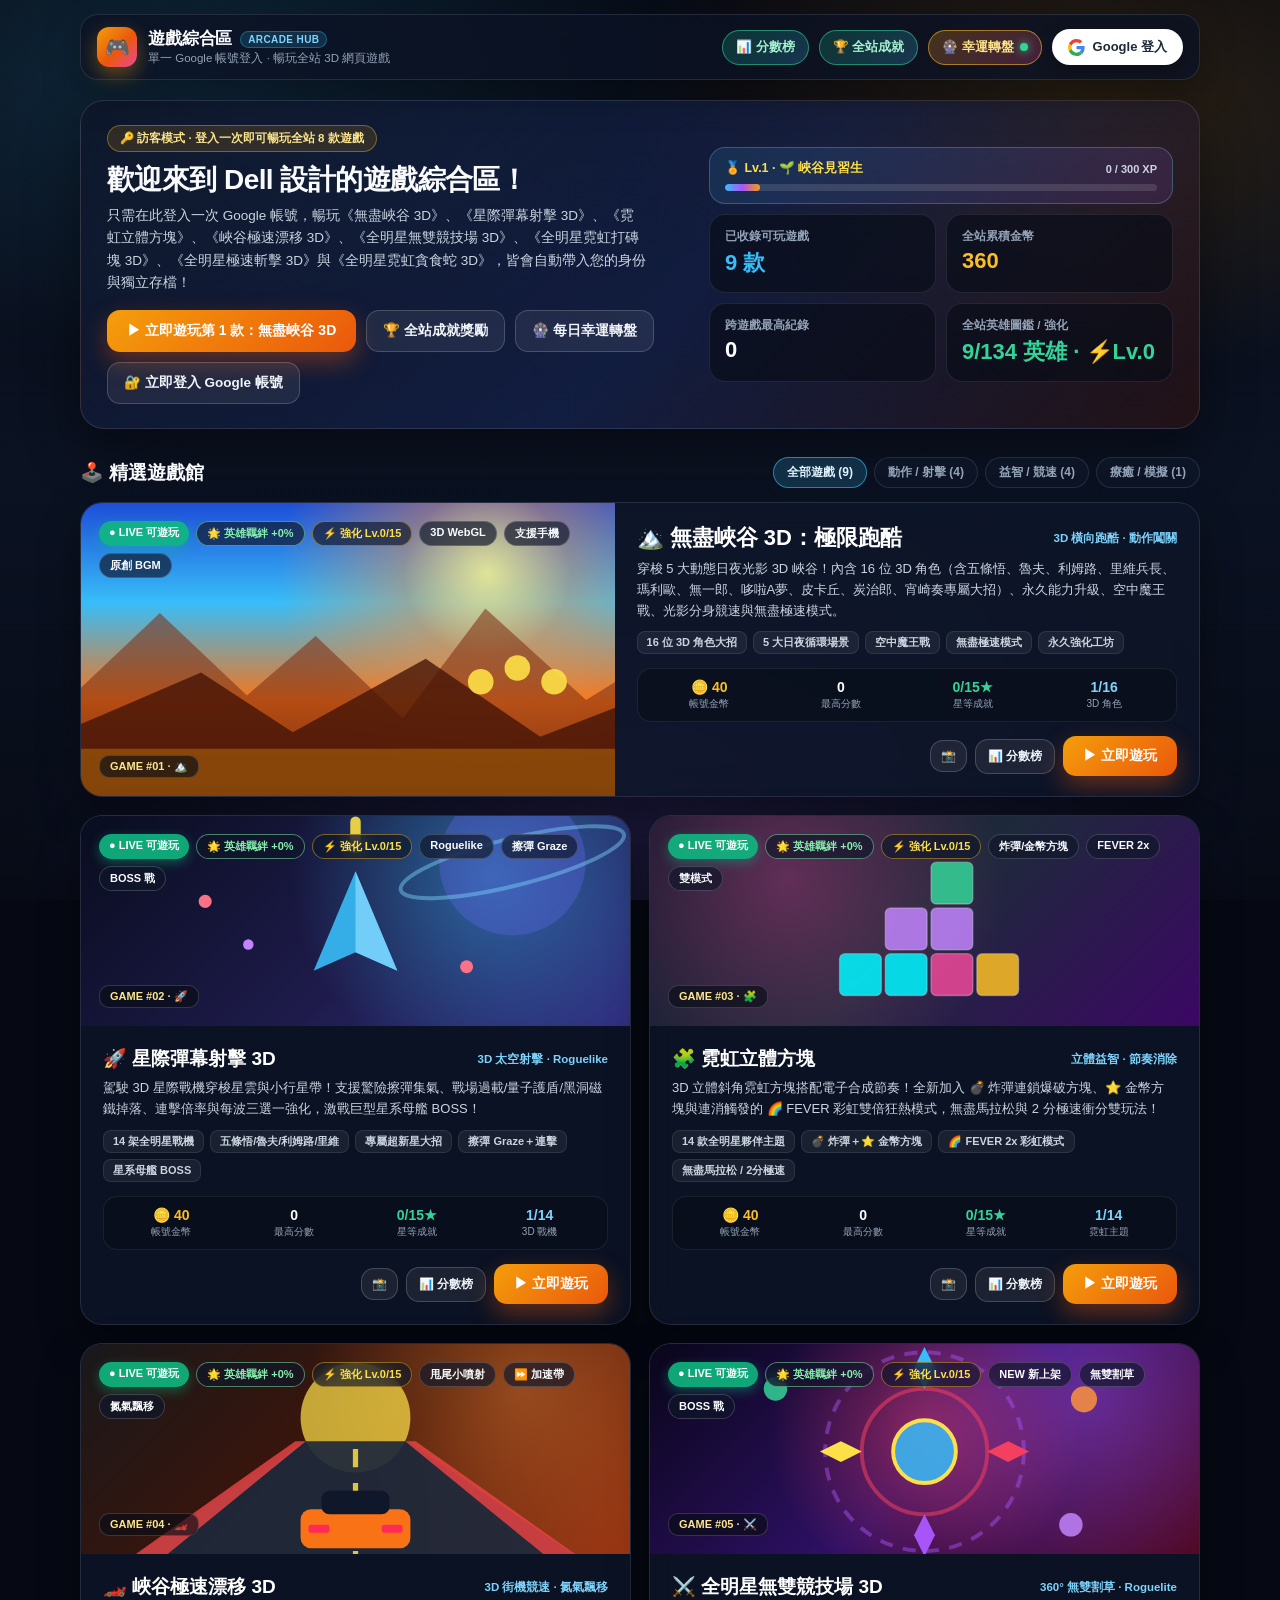
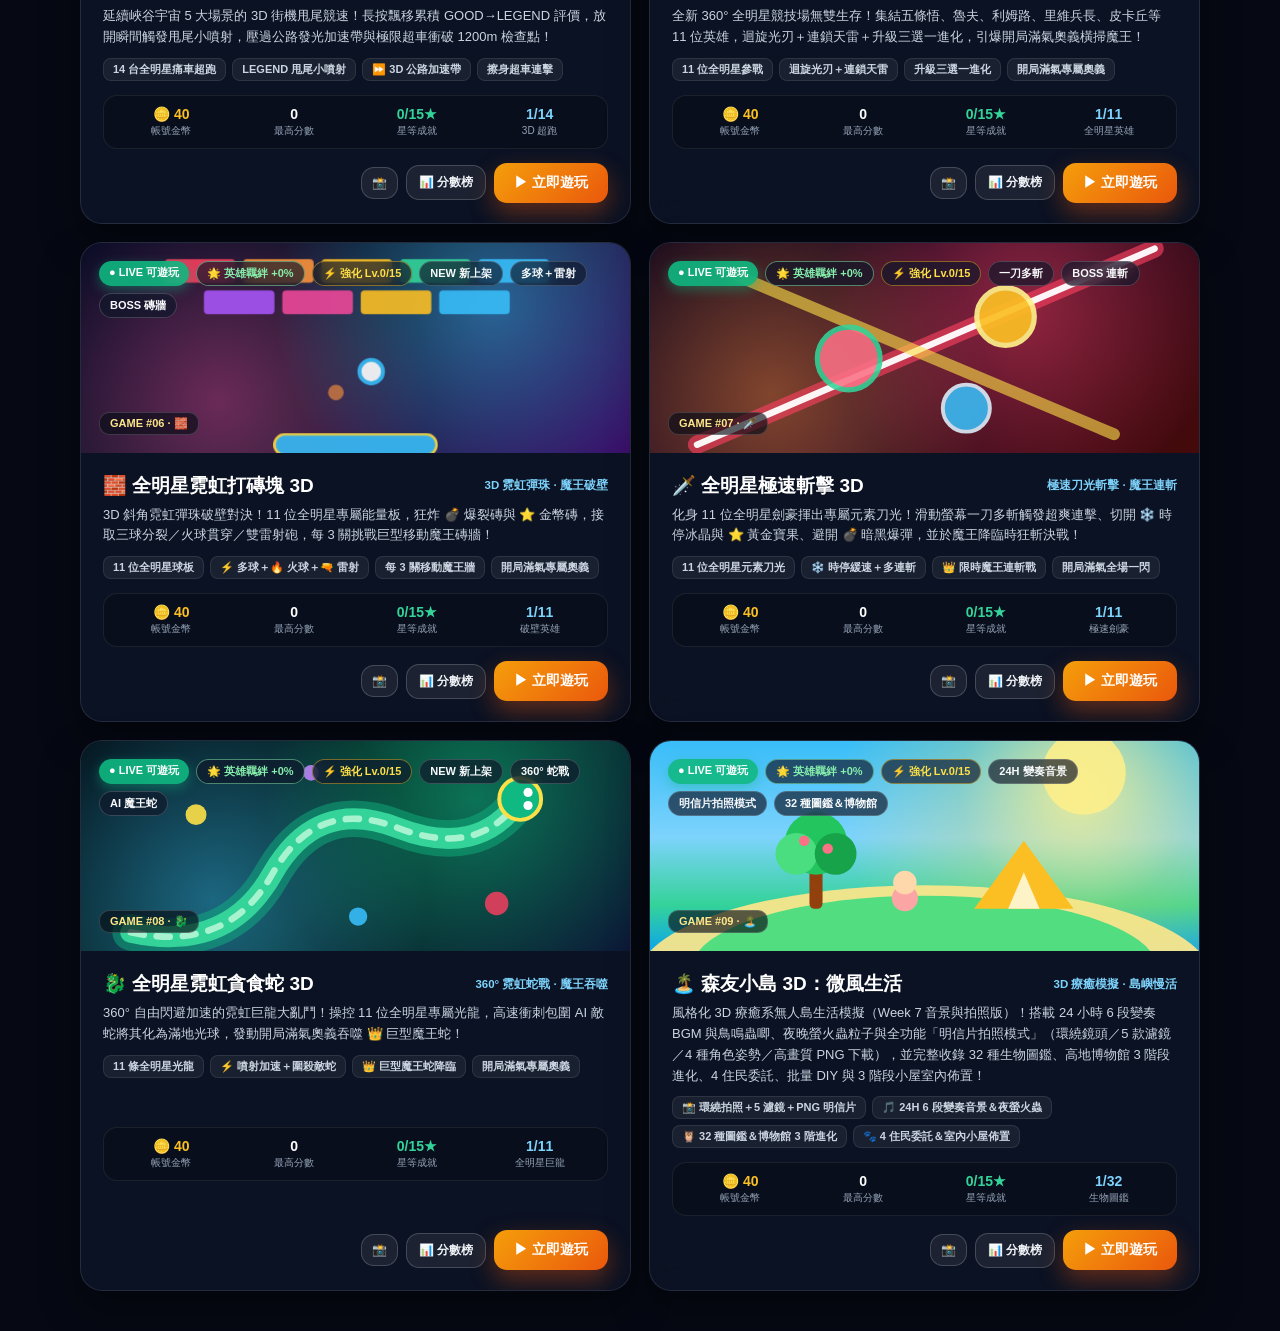
==== commit a5a5c5c4: "feat(p0+p1): add cross-device cloud save sync, new record confetti, rival surpassed banner, and shar" ====
--- a/index.html
+++ b/index.html
@@ -1072,6 +1072,40 @@
     }
     .audit-tag.wallet { background: rgba(250, 204, 21, 0.16); color: #fde047; border-color: rgba(250, 204, 21, 0.35); }
     .audit-summary { font-size: 12px; font-weight: 700; color: #f1f5f9; line-height: 1.4; }
+
+    /* P1 Celebration Confetti, Rival Surpassed Banner & Share Card Modal */
+    #confettiCanvas {
+      position: fixed; inset: 0; width: 100%; height: 100%;
+      z-index: 120; pointer-events: none; display: none;
+    }
+    .record-banner {
+      position: fixed; top: max(16px, env(safe-area-inset-top, 0px) + 12px); left: 50%;
+      transform: translate(-50%, -130%);
+      z-index: 115; display: flex; align-items: center; gap: 11px;
+      padding: 11px 14px; border-radius: 16px; max-width: min(94vw, 490px);
+      background: linear-gradient(135deg, rgba(15, 23, 42, 0.96), rgba(88, 28, 135, 0.94));
+      border: 1.5px solid rgba(250, 204, 21, 0.78);
+      box-shadow: 0 16px 40px rgba(0, 0, 0, 0.55), 0 0 24px rgba(250, 204, 21, 0.25);
+      transition: transform 0.35s cubic-bezier(0.22, 1, 0.36, 1), opacity 0.25s ease;
+      opacity: 0; pointer-events: none;
+    }
+    .record-banner.show { transform: translate(-50%, 0); opacity: 1; pointer-events: auto; }
+    .record-banner-ico { font-size: 28px; flex-shrink: 0; }
+    .record-banner-body { flex: 1; min-width: 0; }
+    .record-banner-kicker { font-size: 10px; font-weight: 900; color: #fde047; letter-spacing: 0.7px; }
+    .record-banner-title { font-size: 13.5px; font-weight: 900; color: #fff; margin-top: 1px; }
+    .record-banner-sub { font-size: 11.5px; color: #e2e8f0; margin-top: 2px; }
+    .share-card-preview-wrap {
+      margin: 10px 0 14px; border-radius: 16px; overflow: hidden;
+      border: 1px solid rgba(250, 204, 21, 0.35);
+      background: #060913; box-shadow: 0 14px 36px rgba(0, 0, 0, 0.5);
+    }
+    .share-card-canvas { width: 100%; height: auto; display: block; }
+    .share-actions { display: flex; flex-wrap: wrap; gap: 8px; justify-content: center; }
+    .cloud-sync-pill {
+      display: inline-flex; align-items: center; gap: 4px;
+      font-size: 10px; font-weight: 800; color: #7dd3fc; margin-left: 4px;
+    }
 
     /* ================= FULLSCREEN GAME STAGE ================= */
     .game-stage {
@@ -1556,6 +1590,7 @@
           <span class="g-avatar sm" id="stageAvatar">👤</span>
           <span class="hide-xs" id="stageAcctName">訪客模式</span>
         </button>
+        <button class="stage-back-btn" id="btnStageShare" type="button" title="生成並分享目前遊戲戰績卡">📸</button>
         <button class="stage-back-btn" id="btnStageFullscreen" type="button" title="切換全螢幕">⛶</button>
         <button class="stage-back-btn" id="btnCollapseStageBar" type="button" title="收合上方列，擴大遊玩畫面">▲</button>
       </div>
@@ -1914,6 +1949,42 @@
       <div class="ach-banner-kicker">✨ ACHIEVEMENT UNLOCKED · 點擊領獎</div>
       <div class="ach-banner-title" id="achBannerTitle">成就達成！</div>
       <div class="ach-banner-sub" id="achBannerSub">獲得金幣與成就點數</div>
+    </div>
+  </div>
+
+  <!-- P1: Fullscreen Celebration Confetti & Record / Rival Surpassed Banner -->
+  <canvas id="confettiCanvas"></canvas>
+  <div class="record-banner" id="recordBanner">
+    <div class="record-banner-ico" id="recordBannerIco">🎉</div>
+    <div class="record-banner-body">
+      <div class="record-banner-kicker" id="recordBannerKicker">NEW PERSONAL BEST!</div>
+      <div class="record-banner-title" id="recordBannerTitle">刷新個人最高紀錄！</div>
+      <div class="record-banner-sub" id="recordBannerSub">快分享戰績卡給親友挑戰！</div>
+    </div>
+    <div style="display:flex;align-items:center;gap:6px;flex-shrink:0;">
+      <button class="admin-mini-btn apply" id="btnRecordBannerShare" type="button" style="padding:7px 10px;font-size:12px;">📸 分享</button>
+      <button class="close-btn" id="btnRecordBannerClose" type="button" style="width:28px;height:28px;font-size:13px;" aria-label="關閉">✕</button>
+    </div>
+  </div>
+
+  <!-- P1: Shareable Score Card Modal -->
+  <div class="modal-backdrop" id="shareCardModal">
+    <div class="auth-panel" style="max-width:580px;">
+      <div class="modal-head">
+        <div>
+          <h2>📸 戰績分享圖卡</h2>
+          <div class="modal-sub" id="shareCardSub">一鍵複製或下載高畫質戰績卡，直接貼到 LINE 群組向親友下戰帖！</div>
+        </div>
+        <button class="close-btn" id="btnCloseShareCard" type="button" aria-label="關閉">✕</button>
+      </div>
+      <div class="share-card-preview-wrap">
+        <canvas class="share-card-canvas" id="shareCardCanvas" width="1080" height="600"></canvas>
+      </div>
+      <div class="share-actions">
+        <button class="btn-primary" id="btnShareCardNative" type="button" style="padding:10px 18px;font-size:13px;">📤 分享 / 複製圖卡</button>
+        <button class="btn-secondary" id="btnDownloadShareCard" type="button" style="padding:10px 14px;font-size:13px;">⬇️ 下載 PNG</button>
+        <button class="btn-secondary" id="btnCopyChallengeText" type="button" style="padding:10px 14px;font-size:13px;">🔗 複製挑戰文案</button>
+      </div>
     </div>
   </div>
 
@@ -2238,6 +2309,7 @@
       renderHubUI();
       renderAuthModal();
       checkPendingWalletGrants();
+      syncCloudSaveWithServer('signin');
       const liveCnt = GAMES_REGISTRY.filter(g => g.status === 'live').length;
       showToast(`✅ 已登入 ${userObj.name}！全站 ${liveCnt} 款遊戲皆已自動同步帳號`);
     }
@@ -3069,6 +3141,7 @@
         });
         pushSsoToActiveGame();
         renderHubUI();
+        scheduleCloudSaveUpload();
         showToast(`🎁 收到雲端金幣調整：${notes.join('、')}`);
       } catch (e) { /* ignore offline */ }
     }
@@ -3597,6 +3670,7 @@
             ${progressHtml}
             <div class="game-foot" style="justify-content:flex-end;">
               <div style="display:flex;align-items:center;gap:8px;">
+                <button class="btn-secondary btn-game-share" data-share-id="${g.id}" type="button" style="padding:8px 10px;font-size:12px;" title="生成並分享戰績圖卡">📸</button>
                 <button class="btn-secondary btn-game-lb" data-lb-id="${g.id}" type="button" style="padding:8px 12px;font-size:12px;">📊 分數榜</button>
                 <button class="btn-primary btn-launch-game" data-game-id="${g.id}" type="button">▶ 立即遊玩</button>
               </div>
@@ -3607,6 +3681,13 @@
         const launchBtn = card.querySelector('.btn-launch-game');
         if (launchBtn) {
           launchBtn.addEventListener('click', () => launchGame(g.id));
+        }
+        const shareBtn = card.querySelector('.btn-game-share');
+        if (shareBtn) {
+          shareBtn.addEventListener('click', (ev) => {
+            ev.stopPropagation();
+            openShareCardModal(g.id);
+          });
         }
         const lbBtn = card.querySelector('.btn-game-lb');
         if (lbBtn) {
@@ -3664,6 +3745,7 @@
       window.scrollTo(0, savedHubScrollY || 0);
       auth = SSO.loadAuth();
       renderHubUI();
+      scheduleCloudSaveUpload();
     }
 
     // =========================================================================
@@ -3739,7 +3821,11 @@
       } else if (d.type === 'ARCADE_GAME_STATS' && d.gameId && d.stats) {
         const uid = d.uid || (auth.currentUser ? auth.currentUser.uid : 'guest');
         liveStatsCache[`${d.gameId}::${uid}`] = d.stats;
-        if (d.stats.bestScore > 0) cloudPostScore(d.gameId, d.stats.bestScore);
+        if (d.stats.bestScore > 0) {
+          checkRecordAndRivalSurpassed(d.gameId, d.stats.bestScore);
+          cloudPostScore(d.gameId, d.stats.bestScore);
+        }
+        scheduleCloudSaveUpload();
         if (!activeGame) renderHubUI();
       } else if (d.type === 'ARCADE_SSO_SYNC' && d.source !== 'arcade_hub' && d.auth) {
         auth = SSO.saveAuth(d.auth);
@@ -4421,15 +4507,36 @@
       });
     }
 
-    function awardCoinsToQuestTarget(totalReward) {
+    function getQuestBoundGameId(q) {
+      if (!q || q.cat !== 'game') return null;
+      const id = String(q.id || '');
+      if (id.startsWith('g_parkour_')) return 'canyon_parkour_3d';
+      if (id.startsWith('g_star_')) return 'star_blaster_3d';
+      if (id.startsWith('g_drift_')) return 'canyon_drift_3d';
+      if (id.startsWith('g_blocks_')) return 'neon_blocks_3d';
+      if (id.startsWith('g_arena_')) return 'hero_arena_3d';
+      if (id.startsWith('g_brick_')) return 'brick_breaker_3d';
+      if (id.startsWith('g_slash_')) return 'hero_slash_3d';
+      if (id.startsWith('g_snake_')) return 'neon_snake_3d';
+      if (id.startsWith('g_island_')) return 'cozy_island_3d';
+      return null;
+    }
+
+    function awardCoinsToQuestTarget(totalReward, forcedGameId = null) {
       const liveIds = GAMES_REGISTRY.filter(g => g.status === 'live').map(g => g.id);
-      const targets = questTarget === 'all' ? liveIds : [questTarget];
+      const targets = forcedGameId
+        ? [forcedGameId]
+        : (questTarget === 'all' ? liveIds : [questTarget]);
       const perGame = Math.max(1, Math.round(totalReward / targets.length));
       targets.forEach((gid) => {
         const cur = SSO.readGameSave(gid, auth.currentUser) || {};
         const prevCoins = typeof cur.coins === 'number' ? cur.coins : 40;
         SSO.writeGameSave(gid, auth.currentUser, Object.assign({}, cur, { coins: prevCoins + perGame }));
       });
+      if (forcedGameId) {
+        const gTitle = GAMES_REGISTRY.find(g => g.id === forcedGameId)?.title || forcedGameId;
+        return { targetName: `${gTitle}（專屬成就）` };
+      }
       return {
         targetName: questTarget === 'all'
           ? `全站 ${liveIds.length} 款遊戲（每款 +${perGame} 🪙）`
@@ -4444,7 +4551,8 @@
       const qState = getQuestState();
       if (qState.claimed.includes(qid) || q.getVal(snap) < q.target) return;
 
-      const { targetName } = awardCoinsToQuestTarget(q.reward);
+      const boundGid = getQuestBoundGameId(q);
+      const { targetName } = awardCoinsToQuestTarget(q.reward, boundGid);
       qState.claimed.push(qid);
       if (!qState.notified.includes(qid)) qState.notified.push(qid);
       if (q.titleBadge && !qState.equippedTitle) qState.equippedTitle = q.titleBadge;
@@ -4456,6 +4564,7 @@
       syncEquippedTitleUI();
       renderHubUI();
       renderQuestsModal();
+      scheduleCloudSaveUpload();
       showToast(`🏆 領取成就【${q.title}】+${q.reward} 🪙${q.titleBadge ? ` ＋稱號「${q.titleBadge}」` : ''} → ${targetName}`);
     }
 
@@ -4466,13 +4575,25 @@
       if (!readyList.length) return;
 
       let totalReward = 0;
+      let sharedReward = 0;
+      let boundCount = 0;
       readyList.forEach((q) => {
         totalReward += q.reward;
+        const boundGid = getQuestBoundGameId(q);
+        if (boundGid) {
+          awardCoinsToQuestTarget(q.reward, boundGid);
+          boundCount++;
+        } else {
+          sharedReward += q.reward;
+        }
         qState.claimed.push(q.id);
         if (!qState.notified.includes(q.id)) qState.notified.push(q.id);
         if (q.titleBadge && !qState.equippedTitle) qState.equippedTitle = q.titleBadge;
       });
-      const { targetName } = awardCoinsToQuestTarget(totalReward);
+      let sharedInfo = null;
+      if (sharedReward > 0) {
+        sharedInfo = awardCoinsToQuestTarget(sharedReward, null);
+      }
       saveQuestState(qState);
       [523, 659, 784, 1047, 1318].forEach((f, idx) => {
         setTimeout(() => playSpinTone(f, 0.18, 'sine', 0.08), idx * 55);
@@ -4481,7 +4602,11 @@
       syncEquippedTitleUI();
       renderHubUI();
       renderQuestsModal();
-      showToast(`🏆 一鍵領取 ${readyList.length} 座成就！共 +${totalReward} 🪙 → ${targetName}`);
+      const destTxt = boundCount > 0 && sharedInfo
+        ? `專屬遊戲 + ${sharedInfo.targetName}`
+        : (boundCount > 0 ? '各對應專屬遊戲' : (sharedInfo ? sharedInfo.targetName : ''));
+      scheduleCloudSaveUpload();
+      showToast(`🏆 一鍵領取 ${readyList.length} 座成就！共 +${totalReward} 🪙 → ${destTxt}`);
     }
 
     function openQuestsModal() {
@@ -4572,14 +4697,441 @@
     document.getElementById('btnAdminSendGrant').addEventListener('click', adminSendCloudWalletGrant);
     document.getElementById('btnRefreshAudit').addEventListener('click', () => fetchAdminAuditLog(true));
 
+    // =========================================================================
+    // P0: CROSS-DEVICE CLOUD SAVE SYNC (Google Email -> Worker KV)
+    // =========================================================================
+    let cloudSaveUploadTimer = null;
+    let cloudSaveBusy = false;
+
+    function collectLocalCloudSaveSnapshot() {
+      const games = {};
+      GAMES_REGISTRY.filter(g => g.status === 'live').forEach((g) => {
+        const s = SSO.readGameSave(g.id, auth.currentUser);
+        if (s && typeof s === 'object') games[g.id] = s;
+      });
+      const qState = getQuestState();
+      let spinState = { totalSpins: 0, lastDate: '' };
+      try {
+        const raw = localStorage.getItem(getSpinKey());
+        if (raw) spinState = Object.assign(spinState, JSON.parse(raw));
+      } catch (e) {}
+      return {
+        updatedAt: Date.now(),
+        games,
+        hub: {
+          quests: {
+            claimed: Array.isArray(qState.claimed) ? qState.claimed : [],
+            notified: Array.isArray(qState.notified) ? qState.notified : [],
+            equippedTitle: qState.equippedTitle || ''
+          },
+          spin: {
+            totalSpins: Number(spinState.totalSpins) || 0,
+            lastDate: String(spinState.lastDate || '')
+          }
+        }
+      };
+    }
+
+    function applyCloudSaveToLocal(cloudSave) {
+      if (!cloudSave || typeof cloudSave !== 'object' || !auth.currentUser) return;
+      const games = cloudSave.games && typeof cloudSave.games === 'object' ? cloudSave.games : {};
+      Object.keys(games).forEach((gid) => {
+        if (games[gid] && typeof games[gid] === 'object') {
+          SSO.writeGameSave(gid, auth.currentUser, games[gid]);
+        }
+      });
+      if (cloudSave.hub && cloudSave.hub.quests) {
+        const curQ = getQuestState();
+        const cq = cloudSave.hub.quests;
+        saveQuestState({
+          claimed: Array.from(new Set([...(curQ.claimed || []), ...(cq.claimed || [])])),
+          notified: Array.from(new Set([...(curQ.notified || []), ...(cq.notified || [])])),
+          equippedTitle: cq.equippedTitle || curQ.equippedTitle || ''
+        });
+      }
+      if (cloudSave.hub && cloudSave.hub.spin) {
+        try {
+          const curS = JSON.parse(localStorage.getItem(getSpinKey()) || '{}');
+          const cs = cloudSave.hub.spin;
+          const mergedSpin = Object.assign({}, curS, {
+            totalSpins: Math.max(Number(curS.totalSpins) || 0, Number(cs.totalSpins) || 0),
+            lastDate: String(cs.lastDate || '') >= String(curS.lastDate || '') ? (cs.lastDate || curS.lastDate || '') : (curS.lastDate || '')
+          });
+          localStorage.setItem(getSpinKey(), JSON.stringify(mergedSpin));
+        } catch (e) {}
+      }
+    }
+
+    async function syncCloudSaveWithServer(reason = 'auto') {
+      if (!canUseCloudApi() || !auth.currentUser || !auth.currentUser.email || cloudSaveBusy) return;
+      cloudSaveBusy = true;
+      const email = String(auth.currentUser.email).trim().toLowerCase();
+      try {
+        const snap = collectLocalCloudSaveSnapshot();
+        const res = await fetch('/api/cloud-save', {
+          method: 'POST',
+          headers: { 'Content-Type': 'application/json' },
+          body: JSON.stringify({ email, updatedAt: snap.updatedAt, games: snap.games, hub: snap.hub })
+        });
+        if (res.ok) {
+          const data = await res.json();
+          if (data && data.ok && data.save) {
+            applyCloudSaveToLocal(data.save);
+            initBestScoreBaseline();
+            pushSsoToActiveGame();
+            syncEquippedTitleUI();
+            renderHubUI();
+            if (reason === 'signin') {
+              showToast('☁️ 已從雲端同步您的跨裝置遊戲存檔與英雄收藏！');
+            }
+          }
+        }
+      } catch (e) { /* offline fallback */ } finally {
+        cloudSaveBusy = false;
+      }
+    }
+
+    function scheduleCloudSaveUpload() {
+      if (!canUseCloudApi() || !auth.currentUser || !auth.currentUser.email) return;
+      if (cloudSaveUploadTimer) clearTimeout(cloudSaveUploadTimer);
+      cloudSaveUploadTimer = setTimeout(() => {
+        cloudSaveUploadTimer = null;
+        syncCloudSaveWithServer('upload');
+      }, 1200);
+    }
+
+    // =========================================================================
+    // P1: NEW RECORD CONFETTI, RIVAL SURPASSED BANNER & SHAREABLE SCORE CARD
+    // =========================================================================
+    const prevBestScoresMap = {};
+    const rivalLeaderboardCache = {};
+    let recordBannerTimer = null;
+    let activeShareGameId = null;
+    let activeShareRivalNote = '';
+
+    function initBestScoreBaseline() {
+      GAMES_REGISTRY.filter(g => g.status === 'live').forEach((g) => {
+        const st = readStatsForGame(g.id);
+        prevBestScoresMap[g.id] = st ? (Number(st.bestScore) || 0) : 0;
+      });
+    }
+
+    async function prefetchAllLeaderboardsForRivals() {
+      if (!canUseCloudApi()) return;
+      try {
+        const res = await fetch('/api/leaderboard', { cache: 'no-store' });
+        if (!res.ok) return;
+        const data = await res.json();
+        if (data && data.ok && data.games) {
+          Object.keys(data.games).forEach((gid) => {
+            rivalLeaderboardCache[gid] = Array.isArray(data.games[gid]) ? data.games[gid] : [];
+          });
+        }
+      } catch (e) {}
+    }
+
+    function launchConfettiBurst() {
+      const cv = document.getElementById('confettiCanvas');
+      if (!cv) return;
+      const ctx = cv.getContext('2d');
+      cv.width = window.innerWidth;
+      cv.height = window.innerHeight;
+      cv.style.display = 'block';
+      const colors = ['#fde047', '#38bdf8', '#fb7185', '#34d399', '#c084fc', '#f97316'];
+      const parts = Array.from({ length: 75 }, () => {
+        const ang = -Math.PI / 2 + (Math.random() - 0.5) * 1.45;
+        const spd = 420 + Math.random() * 540;
+        return {
+          x: cv.width * (0.25 + Math.random() * 0.5),
+          y: cv.height * 0.55,
+          vx: Math.cos(ang) * spd,
+          vy: Math.sin(ang) * spd - 120,
+          w: 7 + Math.random() * 7,
+          h: 4 + Math.random() * 5,
+          rot: Math.random() * Math.PI * 2,
+          vr: (Math.random() - 0.5) * 12,
+          col: colors[Math.floor(Math.random() * colors.length)],
+          life: 1.9 + Math.random() * 0.7
+        };
+      });
+      let last = performance.now();
+      function step(now) {
+        const dt = Math.min(0.04, (now - last) / 1000);
+        last = now;
+        ctx.clearRect(0, 0, cv.width, cv.height);
+        let alive = 0;
+        parts.forEach((p) => {
+          if (p.life <= 0) return;
+          alive++;
+          p.life -= dt;
+          p.vy += 880 * dt;
+          p.x += p.vx * dt;
+          p.y += p.vy * dt;
+          p.rot += p.vr * dt;
+          ctx.save();
+          ctx.globalAlpha = Math.max(0, Math.min(1, p.life));
+          ctx.translate(p.x, p.y);
+          ctx.rotate(p.rot);
+          ctx.fillStyle = p.col;
+          ctx.fillRect(-p.w / 2, -p.h / 2, p.w, p.h);
+          ctx.restore();
+        });
+        if (alive > 0) requestAnimationFrame(step);
+        else cv.style.display = 'none';
+      }
+      requestAnimationFrame(step);
+    }
+
+    function showRecordCelebrateBanner(gameId, score, rivalText) {
+      const g = GAMES_REGISTRY.find(x => x.id === gameId);
+      const banner = document.getElementById('recordBanner');
+      if (!banner || !g) return;
+      activeShareGameId = gameId;
+      activeShareRivalNote = rivalText || '';
+      document.getElementById('recordBannerIco').textContent = rivalText ? '🔥' : '🎉';
+      document.getElementById('recordBannerKicker').textContent = rivalText ? 'RIVAL SURPASSED · 超越排行榜對手！' : 'NEW PERSONAL BEST · 刷新個人最高紀錄！';
+      document.getElementById('recordBannerTitle').textContent = `${g.icon} ${g.title} · ${score.toLocaleString()} 分`;
+      document.getElementById('recordBannerSub').textContent = rivalText || '太神啦！立即生成戰績圖卡貼給親友炫耀！';
+      banner.classList.add('show');
+      if (recordBannerTimer) clearTimeout(recordBannerTimer);
+      recordBannerTimer = setTimeout(() => banner.classList.remove('show'), 7500);
+    }
+
+    function checkRecordAndRivalSurpassed(gameId, newScore) {
+      const prev = Number(prevBestScoresMap[gameId]) || 0;
+      const cur = Math.floor(Number(newScore) || 0);
+      if (cur <= prev || cur <= 0) return;
+      prevBestScoresMap[gameId] = cur;
+
+      // Check if we surpassed any rival on the cached global leaderboard
+      const meName = (auth.currentUser && auth.currentUser.name) || '訪客玩家';
+      const board = (rivalLeaderboardCache[gameId] || []).filter(e => e && e.name !== meName);
+      const passed = board
+        .filter(e => e.score >= prev && e.score < cur)
+        .sort((a, b) => b.score - a.score);
+
+      let rivalText = '';
+      if (passed.length > 0) {
+        const topPassed = passed[0];
+        const diff = cur - topPassed.score;
+        const higherCount = board.filter(e => e.score > cur).length;
+        rivalText = `🔥 剛超越【${topPassed.name}】(+${diff.toLocaleString()} 分) · 目前全球第 #${higherCount + 1} 名！`;
+      }
+
+      launchConfettiBurst();
+      [523, 659, 784, 1047].forEach((f, idx) => {
+        setTimeout(() => playSpinTone(f, 0.16, 'triangle', 0.08), idx * 70);
+      });
+      showRecordCelebrateBanner(gameId, cur, rivalText);
+    }
+
+    function renderShareCardCanvas(gameId, rivalNote = '') {
+      const cv = document.getElementById('shareCardCanvas');
+      const g = GAMES_REGISTRY.find(x => x.id === gameId);
+      if (!cv || !g) return;
+      const ctx = cv.getContext('2d');
+      const W = cv.width, H = cv.height;
+      const st = readStatsForGame(gameId);
+      const me = getCurrentPlayerIdentity();
+      const qState = getQuestState();
+      const board = rivalLeaderboardCache[gameId] || [];
+      const higherCount = board.filter(e => e && e.name !== me.name && e.score > (st.bestScore || 0)).length;
+      const rankTxt = st.bestScore > 0 ? `#${higherCount + 1}` : '—';
+
+      // Rich neon arcade background
+      const bg = ctx.createLinearGradient(0, 0, W, H);
+      bg.addColorStop(0, '#070b1a');
+      bg.addColorStop(0.55, '#171238');
+      bg.addColorStop(1, '#2d0c2e');
+      ctx.fillStyle = bg;
+      ctx.fillRect(0, 0, W, H);
+
+      // Decorative neon glows
+      const glow1 = ctx.createRadialGradient(180, 120, 10, 180, 120, 360);
+      glow1.addColorStop(0, 'rgba(56, 189, 248, 0.34)');
+      glow1.addColorStop(1, 'rgba(56, 189, 248, 0)');
+      ctx.fillStyle = glow1;
+      ctx.fillRect(0, 0, W, H);
+
+      const glow2 = ctx.createRadialGradient(W - 160, H - 120, 10, W - 160, H - 120, 380);
+      glow2.addColorStop(0, 'rgba(245, 158, 11, 0.36)');
+      glow2.addColorStop(1, 'rgba(245, 158, 11, 0)');
+      ctx.fillStyle = glow2;
+      ctx.fillRect(0, 0, W, H);
+
+      // Outer golden neon border
+      ctx.strokeStyle = 'rgba(250, 204, 21, 0.65)';
+      ctx.lineWidth = 4;
+      ctx.strokeRect(20, 20, W - 40, H - 40);
+
+      // Top Brand Header
+      ctx.fillStyle = '#fde047';
+      ctx.font = '900 24px -apple-system, BlinkMacSystemFont, "Noto Sans TC", sans-serif';
+      ctx.fillText('🎮 ARCADE HUB · 戰績榮耀卡', 54, 76);
+
+      ctx.fillStyle = '#94a3b8';
+      ctx.font = '700 20px -apple-system, BlinkMacSystemFont, "Noto Sans TC", sans-serif';
+      ctx.textAlign = 'right';
+      ctx.fillText(new Date().toLocaleDateString('zh-TW'), W - 54, 76);
+      ctx.textAlign = 'left';
+
+      // Game Title
+      ctx.fillStyle = '#ffffff';
+      ctx.font = '900 46px -apple-system, BlinkMacSystemFont, "Noto Sans TC", sans-serif';
+      ctx.fillText(`${g.icon} ${g.title}`, 54, 150);
+
+      // Player Avatar Circle + Name + Equipped Title
+      ctx.fillStyle = me.color || '#38bdf8';
+      ctx.beginPath();
+      ctx.arc(88, 224, 32, 0, Math.PI * 2);
+      ctx.fill();
+      ctx.fillStyle = '#fff';
+      ctx.font = '900 28px -apple-system, BlinkMacSystemFont, "Noto Sans TC", sans-serif';
+      ctx.textAlign = 'center';
+      ctx.textBaseline = 'middle';
+      ctx.fillText((me.name || 'P').charAt(0).toUpperCase(), 88, 225);
+      ctx.textAlign = 'left';
+      ctx.textBaseline = 'alphabetic';
+
+      ctx.fillStyle = '#f8fafc';
+      ctx.font = '900 32px -apple-system, BlinkMacSystemFont, "Noto Sans TC", sans-serif';
+      ctx.fillText(me.name || '訪客玩家', 136, 224);
+
+      if (qState.equippedTitle) {
+        ctx.fillStyle = '#fde047';
+        ctx.font = '800 21px -apple-system, BlinkMacSystemFont, "Noto Sans TC", sans-serif';
+        ctx.fillText(`👑 ${qState.equippedTitle}`, 136, 256);
+      } else {
+        ctx.fillStyle = '#7dd3fc';
+        ctx.font = '700 20px -apple-system, BlinkMacSystemFont, "Noto Sans TC", sans-serif';
+        ctx.fillText('全站 3D 街機挑戰者', 136, 256);
+      }
+
+      // Main Score Panel
+      ctx.fillStyle = 'rgba(15, 23, 42, 0.78)';
+      ctx.fillRect(54, 290, W - 108, 178);
+      ctx.strokeStyle = 'rgba(125, 211, 252, 0.35)';
+      ctx.lineWidth = 2;
+      ctx.strokeRect(54, 290, W - 108, 178);
+
+      ctx.fillStyle = '#94a3b8';
+      ctx.font = '800 22px -apple-system, BlinkMacSystemFont, "Noto Sans TC", sans-serif';
+      ctx.fillText('🏆 最高戰績分數', 86, 336);
+
+      ctx.fillStyle = '#fde047';
+      ctx.font = '900 84px -apple-system, BlinkMacSystemFont, "Noto Sans TC", sans-serif';
+      ctx.fillText((st.bestScore || 0).toLocaleString(), 84, 434);
+
+      // Right mini-stats inside score panel
+      ctx.textAlign = 'right';
+      ctx.fillStyle = '#38bdf8';
+      ctx.font = '900 34px -apple-system, BlinkMacSystemFont, "Noto Sans TC", sans-serif';
+      ctx.fillText(`全球排名 ${rankTxt}`, W - 86, 354);
+      ctx.fillStyle = '#34d399';
+      ctx.font = '800 24px -apple-system, BlinkMacSystemFont, "Noto Sans TC", sans-serif';
+      ctx.fillText(`⭐ ${st.stars}/${st.maxStars} · ${g.itemLabel || '收藏'} ${st.charsUnlocked}/${st.charsTotal}`, W - 86, 398);
+      ctx.fillStyle = '#fbbf24';
+      ctx.fillText(`🪙 持有金幣 ${(st.coins || 0).toLocaleString()}`, W - 86, 438);
+      ctx.textAlign = 'left';
+
+      // Rival callout or Challenge Footer
+      if (rivalNote) {
+        ctx.fillStyle = '#fb7185';
+        ctx.font = '900 24px -apple-system, BlinkMacSystemFont, "Noto Sans TC", sans-serif';
+        ctx.fillText(rivalNote, 54, 514);
+      } else {
+        ctx.fillStyle = '#cbd5e1';
+        ctx.font = '800 24px -apple-system, BlinkMacSystemFont, "Noto Sans TC", sans-serif';
+        ctx.fillText('🔥 誰敢來打破我的紀錄？打開連結馬上開玩！', 54, 514);
+      }
+
+      ctx.fillStyle = '#7dd3fc';
+      ctx.font = '700 20px monospace';
+      ctx.fillText('https://arcade-hub.dellwu05-29e.workers.dev', 54, 554);
+    }
+
+    function openShareCardModal(gameId, rivalNote = '') {
+      const targetId = gameId || (activeGame && activeGame.id) || 'hero_slash_3d';
+      activeShareGameId = targetId;
+      activeShareRivalNote = rivalNote || '';
+      renderShareCardCanvas(targetId, activeShareRivalNote);
+      document.getElementById('shareCardModal').classList.add('open');
+    }
+
+    function downloadShareCard() {
+      const cv = document.getElementById('shareCardCanvas');
+      if (!cv) return;
+      const a = document.createElement('a');
+      a.download = `arcade-hub-${activeShareGameId || 'score'}.png`;
+      a.href = cv.toDataURL('image/png');
+      a.click();
+      showToast('⬇️ 已下載高畫質戰績 PNG 圖卡！');
+    }
+
+    async function shareCardImage() {
+      const cv = document.getElementById('shareCardCanvas');
+      const g = GAMES_REGISTRY.find(x => x.id === activeShareGameId);
+      const st = readStatsForGame(activeShareGameId || 'hero_slash_3d');
+      if (!cv) return;
+      const challengeTxt = `🏆 我在《${g ? g.title : 'ARCADE HUB'}》打出 ${(st.bestScore || 0).toLocaleString()} 分！誰敢來挑戰？ https://arcade-hub.dellwu05-29e.workers.dev`;
+      try {
+        const blob = await new Promise(resolve => cv.toBlob(resolve, 'image/png'));
+        if (blob && navigator.share && navigator.canShare) {
+          const file = new File([blob], `arcade-hub-${activeShareGameId || 'score'}.png`, { type: 'image/png' });
+          if (navigator.canShare({ files: [file] })) {
+            await navigator.share({ title: 'ARCADE HUB 戰績卡', text: challengeTxt, files: [file] });
+            return;
+          }
+        }
+        if (blob && navigator.clipboard && window.ClipboardItem) {
+          await navigator.clipboard.write([new ClipboardItem({ 'image/png': blob })]);
+          showToast('📋 已複製戰績圖卡！直接到 LINE / 聊天室貼上即可');
+          return;
+        }
+      } catch (e) { /* fallback to download */ }
+      downloadShareCard();
+    }
+
+    async function copyChallengeText() {
+      const g = GAMES_REGISTRY.find(x => x.id === activeShareGameId);
+      const st = readStatsForGame(activeShareGameId || 'hero_slash_3d');
+      const me = getCurrentPlayerIdentity();
+      const txt = `🏆 ${me.name} 在《${g ? g.title : 'ARCADE HUB'}》打出 ${(st.bestScore || 0).toLocaleString()} 分！${activeShareRivalNote ? '\n' + activeShareRivalNote : ''}\n🔥 誰敢來挑戰？立即開玩：https://arcade-hub.dellwu05-29e.workers.dev`;
+      try {
+        await navigator.clipboard.writeText(txt);
+        showToast('🔗 已複製挑戰文案！直接貼到 LINE 群組下戰帖');
+      } catch (e) {
+        showToast('⚠️ 無法存取剪貼簿，請改用下載 PNG');
+      }
+    }
+
+    document.getElementById('btnStageShare').addEventListener('click', () => openShareCardModal(activeGame && activeGame.id));
+    document.getElementById('btnCloseShareCard').addEventListener('click', () => document.getElementById('shareCardModal').classList.remove('open'));
+    document.getElementById('shareCardModal').addEventListener('click', (e) => {
+      if (e.target.id === 'shareCardModal') document.getElementById('shareCardModal').classList.remove('open');
+    });
+    document.getElementById('btnShareCardNative').addEventListener('click', shareCardImage);
+    document.getElementById('btnDownloadShareCard').addEventListener('click', downloadShareCard);
+    document.getElementById('btnCopyChallengeText').addEventListener('click', copyChallengeText);
+    document.getElementById('btnRecordBannerShare').addEventListener('click', () => {
+      document.getElementById('recordBanner').classList.remove('show');
+      openShareCardModal(activeShareGameId, activeShareRivalNote);
+    });
+    document.getElementById('btnRecordBannerClose').addEventListener('click', () => {
+      document.getElementById('recordBanner').classList.remove('show');
+    });
+
     // Boot Hub
     renderHubUI();
+    initBestScoreBaseline();
     syncEquippedTitleUI();
     checkNewAchievementUnlocks(true);
     achBootDone = true;
     syncAllMyScoresToCloud();
     fetchCloudEconomy();
+    prefetchAllLeaderboardsForRivals();
     checkPendingWalletGrants();
+    syncCloudSaveWithServer('boot');
     if (isAdminUser()) fetchAdminCloudStats(false);
   })();
   </script>
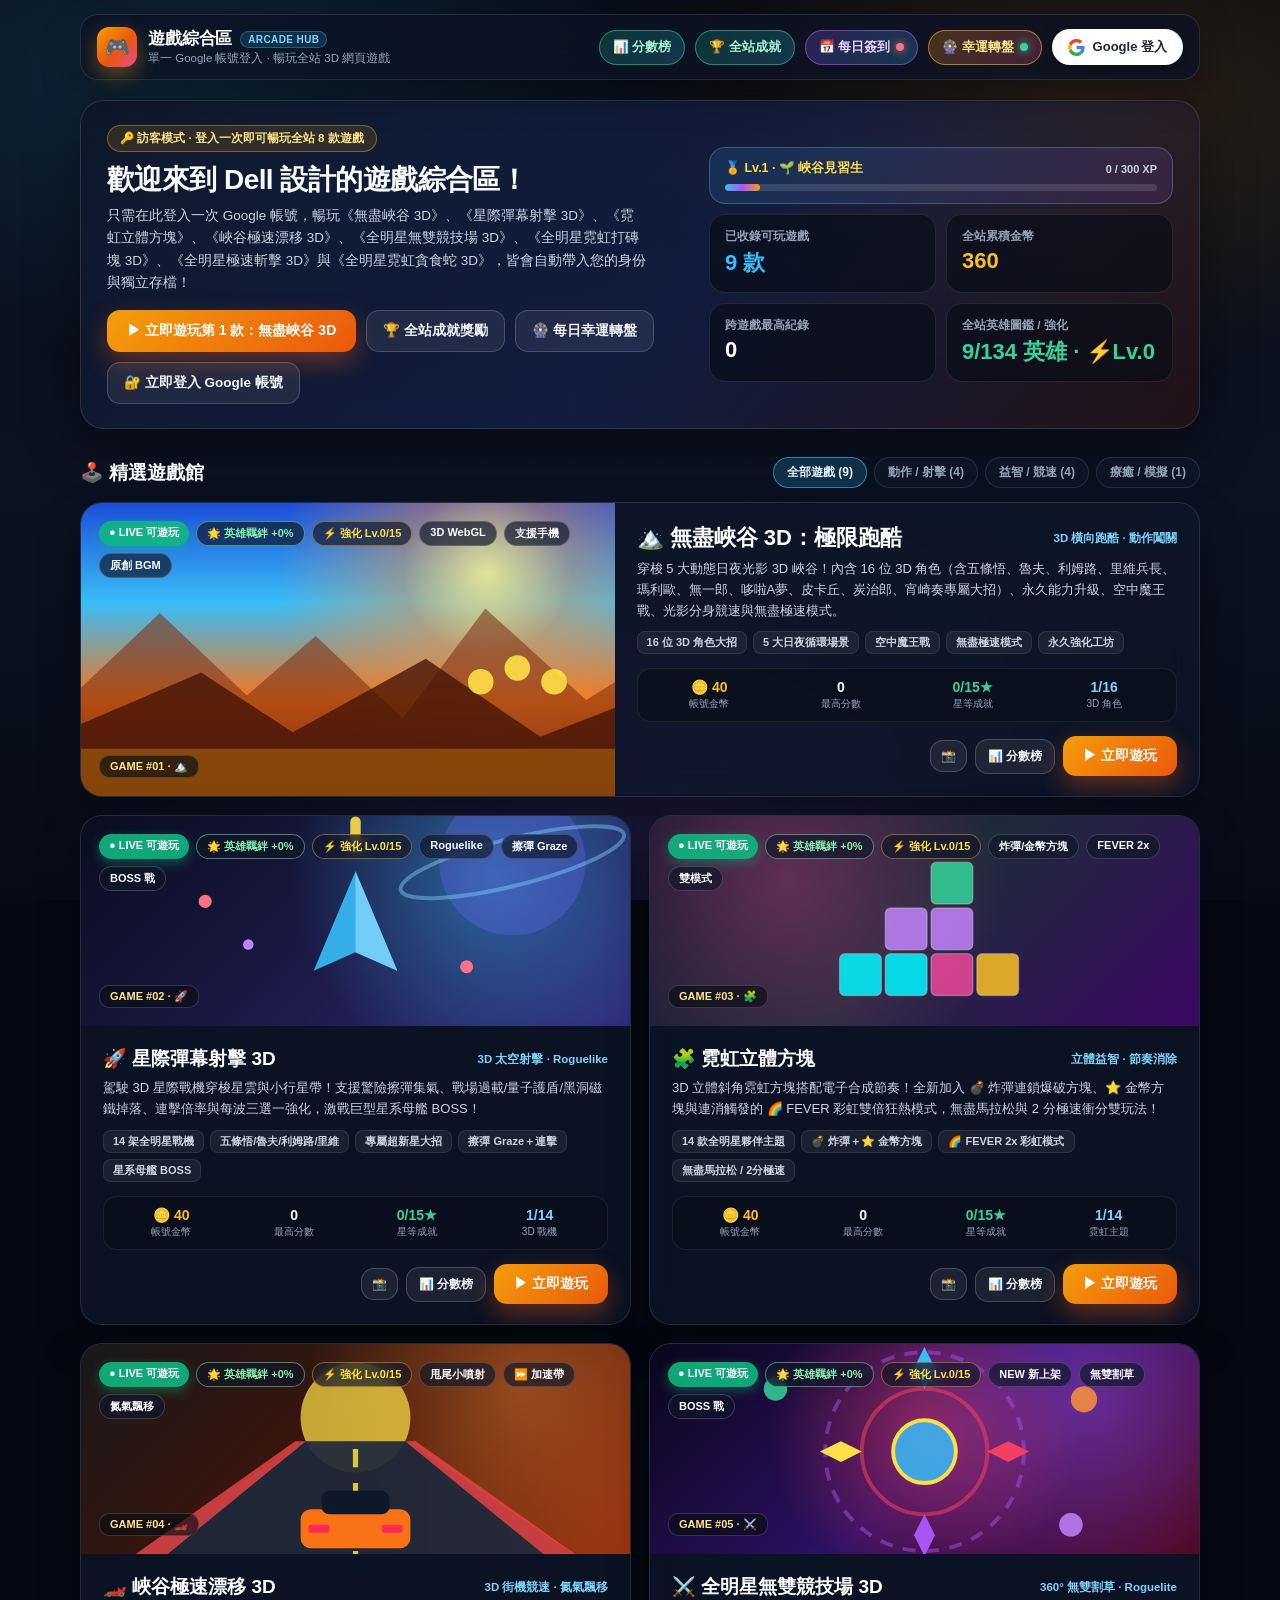
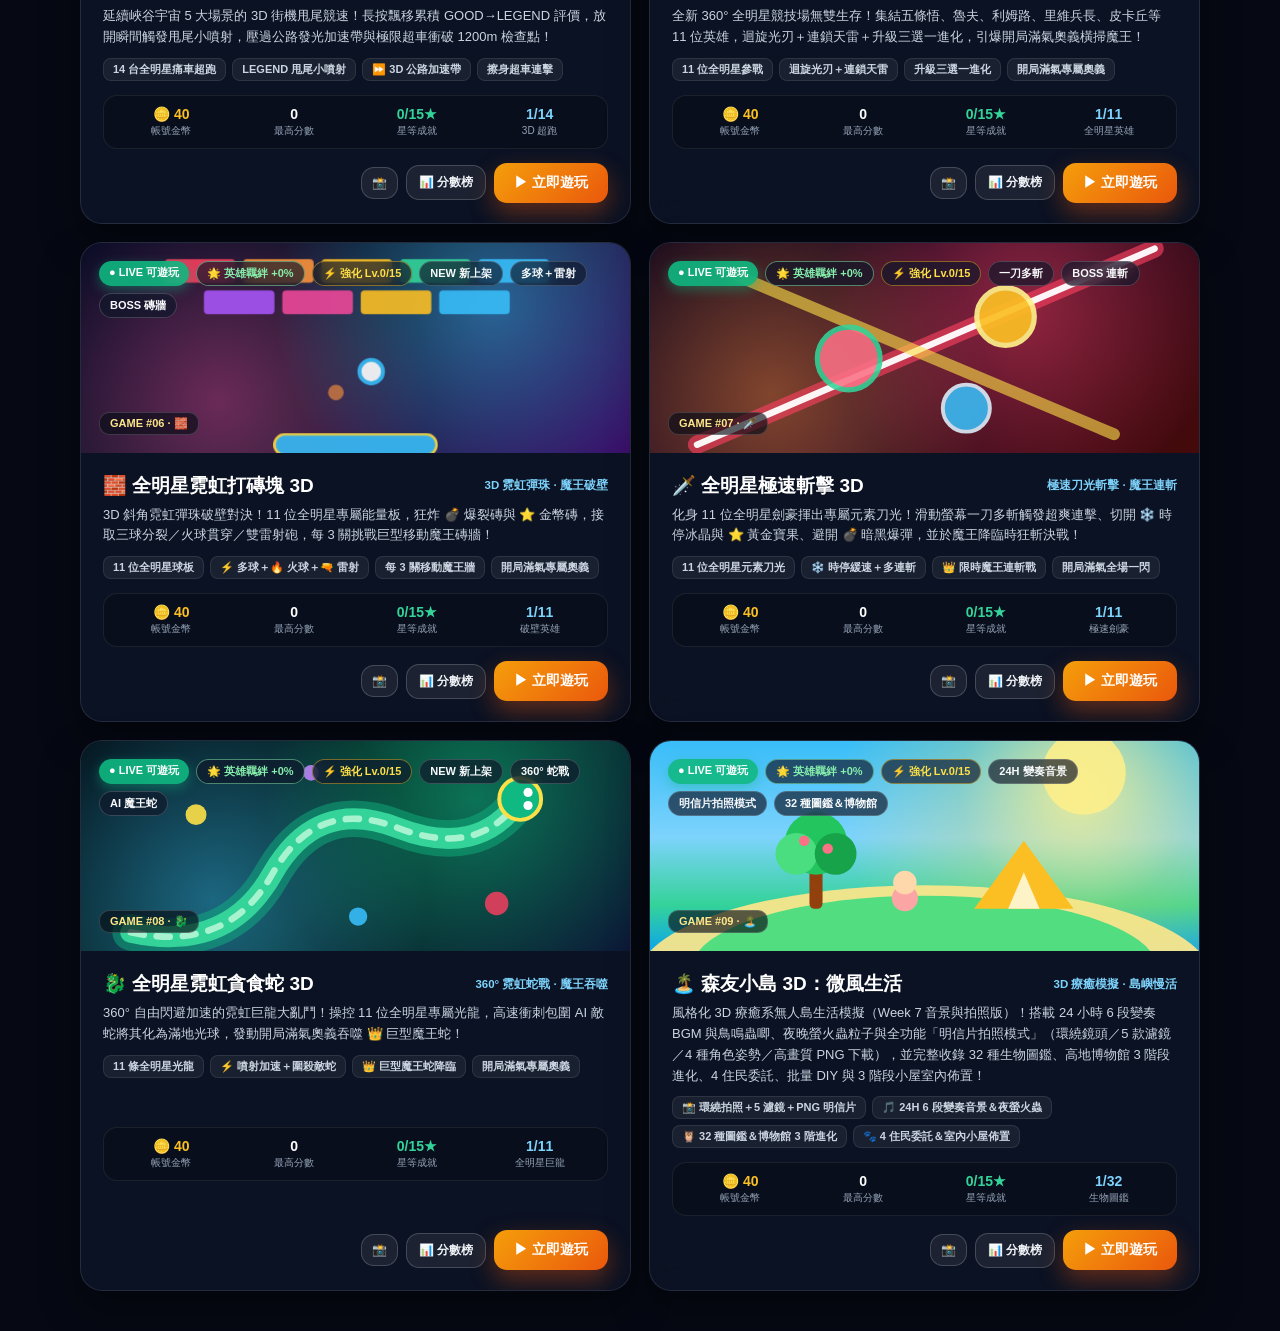
==== commit 9803d369: "feat(p2): add 7-day check-in streak, 3 daily seeded missions, full-clear bonus chest, and cloud sync" ====
--- a/index.html
+++ b/index.html
@@ -1107,6 +1107,55 @@
       font-size: 10px; font-weight: 800; color: #7dd3fc; margin-left: 4px;
     }
 
+    /* P2 Daily Check-in & 3 Daily Missions */
+    .btn-daily-nav {
+      display: inline-flex; align-items: center; gap: 6px; padding: 8px 13px; border-radius: 999px;
+      border: 1px solid rgba(168, 85, 247, 0.58);
+      background: linear-gradient(135deg, rgba(139, 92, 246, 0.24), rgba(56, 189, 248, 0.22));
+      color: #e9d5ff; font-size: 12.5px; font-weight: 800; cursor: pointer;
+      transition: transform 0.12s ease, filter 0.15s ease;
+    }
+    .btn-daily-nav:hover { filter: brightness(1.15); }
+    .btn-daily-nav:active { transform: scale(0.96); }
+    .daily-dot {
+      width: 8px; height: 8px; border-radius: 50%;
+      background: #fb7185; box-shadow: 0 0 8px #fb7185; display: inline-block;
+    }
+    .daily-dot.used { display: none; }
+    .checkin-grid {
+      display: grid; grid-template-columns: repeat(7, 1fr); gap: 6px; margin: 10px 0 12px;
+    }
+    .checkin-day {
+      padding: 8px 4px; border-radius: 12px; text-align: center;
+      background: rgba(15, 23, 42, 0.72); border: 1px solid rgba(255, 255, 255, 0.1);
+      display: flex; flex-direction: column; align-items: center; gap: 3px;
+    }
+    .checkin-day.today {
+      border-color: rgba(250, 204, 21, 0.85);
+      background: linear-gradient(180deg, rgba(245, 158, 11, 0.24), rgba(15, 23, 42, 0.88));
+      box-shadow: 0 0 14px rgba(245, 158, 11, 0.28);
+    }
+    .checkin-day.claimed {
+      opacity: 0.65; border-color: rgba(52, 211, 153, 0.45);
+      background: rgba(16, 185, 129, 0.12);
+    }
+    .checkin-day.day7 {
+      border-color: rgba(244, 114, 182, 0.6);
+      background: linear-gradient(180deg, rgba(236, 72, 153, 0.22), rgba(88, 28, 135, 0.45));
+    }
+    .cd-lbl { font-size: 10px; font-weight: 800; color: #94a3b8; }
+    .cd-ico { font-size: 16px; }
+    .cd-val { font-size: 11px; font-weight: 900; color: #fde047; font-variant-numeric: tabular-nums; }
+    .daily-bonus-bar {
+      margin-top: 10px; padding: 10px 12px; border-radius: 13px;
+      background: linear-gradient(135deg, rgba(245, 158, 11, 0.16), rgba(168, 85, 247, 0.18));
+      border: 1px solid rgba(250, 204, 21, 0.45);
+      display: flex; align-items: center; justify-content: space-between; gap: 10px; flex-wrap: wrap;
+    }
+    @media (max-width: 560px) {
+      .checkin-grid { grid-template-columns: repeat(4, 1fr); }
+    }
+
     /* ================= FULLSCREEN GAME STAGE ================= */
     .game-stage {
       position: fixed;
@@ -1491,6 +1540,10 @@
         <button class="btn-quests-nav" id="btnNavQuests" type="button" title="查看全站成就並領取跨遊戲金幣獎勵">
           <span>🏆 全站成就</span>
           <span class="quest-dot used" id="navQuestDot"></span>
+        </button>
+        <button class="btn-daily-nav" id="btnNavDaily" type="button" title="每日 7 日連續簽到與今日 3 項隨機任務">
+          <span>📅 每日簽到</span>
+          <span class="daily-dot" id="navDailyDot"></span>
         </button>
         <button class="btn-spin-nav" id="btnNavSpin" type="button" title="每日免費幸運轉盤抽全站金幣">
           <span>🎡 幸運轉盤</span>
@@ -1984,6 +2037,56 @@
         <button class="btn-primary" id="btnShareCardNative" type="button" style="padding:10px 18px;font-size:13px;">📤 分享 / 複製圖卡</button>
         <button class="btn-secondary" id="btnDownloadShareCard" type="button" style="padding:10px 14px;font-size:13px;">⬇️ 下載 PNG</button>
         <button class="btn-secondary" id="btnCopyChallengeText" type="button" style="padding:10px 14px;font-size:13px;">🔗 複製挑戰文案</button>
+      </div>
+    </div>
+  </div>
+
+  <!-- P2: Daily 7-Day Check-in & 3 Random Daily Missions Modal -->
+  <div class="modal-backdrop" id="dailyModal">
+    <div class="auth-panel" style="max-width:610px;">
+      <div class="modal-head">
+        <div>
+          <h2>📅 每日簽到與今日任務</h2>
+          <div class="modal-sub" id="dailySub">每天回來簽到領金幣，連續第 7 天直接抱走 +500 🪙 大禮包！</div>
+        </div>
+        <button class="close-btn" id="btnCloseDaily" type="button" aria-label="關閉">✕</button>
+      </div>
+
+      <div style="font-size:11.5px;color:#cbd5e1;font-weight:700;margin-bottom:4px;">獎勵發放目標：</div>
+      <div class="spin-targets" id="dailyTargets" style="justify-content:flex-start;margin:4px 0 10px;">
+        <button class="starget-btn active" data-gid="all" type="button">🌐 全站平分</button>
+        <button class="starget-btn" data-gid="canyon_parkour_3d" type="button">🏔️ 跑酷</button>
+        <button class="starget-btn" data-gid="star_blaster_3d" type="button">🚀 彈幕</button>
+        <button class="starget-btn" data-gid="canyon_drift_3d" type="button">🏎️ 漂移</button>
+        <button class="starget-btn" data-gid="neon_blocks_3d" type="button">🧩 方塊</button>
+        <button class="starget-btn" data-gid="hero_arena_3d" type="button">⚔️ 無雙</button>
+        <button class="starget-btn" data-gid="brick_breaker_3d" type="button">🧱 破壁</button>
+        <button class="starget-btn" data-gid="hero_slash_3d" type="button">🗡️ 斬擊</button>
+        <button class="starget-btn" data-gid="neon_snake_3d" type="button">🐉 巨龍</button>
+        <button class="starget-btn" data-gid="cozy_island_3d" type="button">🏝️ 小島</button>
+      </div>
+
+      <div class="ach-top-bar" style="margin-bottom:6px;">
+        <div class="ach-stats-col">
+          <span id="checkinStreakLabel">🔥 連續簽到：第 0 / 7 天</span>
+          <span class="ach-ap-sub" id="checkinHintLabel">今日尚未簽到，立即領取今日金幣！</span>
+        </div>
+        <button class="btn-primary" id="btnClaimCheckin" type="button" style="padding:8px 14px;font-size:12.5px;">✅ 立即簽到</button>
+      </div>
+      <div class="checkin-grid" id="checkinGrid"></div>
+
+      <div style="font-size:13px;font-weight:900;color:#fff;margin:8px 0 4px;display:flex;align-items:center;justify-content:space-between;">
+        <span>🎯 今日 3 項隨機任務</span>
+        <span style="font-size:11px;color:#94a3b8;font-weight:700;" id="dailyDateTag">每日 00:00 刷新</span>
+      </div>
+      <div class="quests-list" id="dailyMissionsList" style="margin-top:6px;"></div>
+
+      <div class="daily-bonus-bar">
+        <div>
+          <div style="font-size:12.5px;font-weight:900;color:#fde047;">🎁 今日全勤寶箱（完成 3/3 任務）</div>
+          <div style="font-size:11px;color:#cbd5e1;" id="dailyBonusStatus">目前進度 0 / 3 項</div>
+        </div>
+        <button class="quest-claim-btn" id="btnClaimDailyBonus" type="button" disabled>領取 +150 🪙</button>
       </div>
     </div>
   </div>
@@ -3615,6 +3718,7 @@
     }
 
     function openLeaderboardModal(gameId = activeLbGameId) {
+      if (typeof trackDailyProgress === 'function') trackDailyProgress('lb', 1);
       document.getElementById('leaderboardModal').classList.add('open');
       loadLeaderboardForGame(gameId || 'canyon_parkour_3d');
     }
@@ -3719,6 +3823,7 @@
       const game = GAMES_REGISTRY.find(g => g.id === gameId && g.status === 'live');
       if (!game) return;
       recordGamePlay(gameId);
+      if (typeof trackDailyProgress === 'function') trackDailyProgress('play', gameId);
       savedHubScrollY = window.scrollY || 0;
       activeGame = game;
       document.getElementById('stageGameTitle').textContent = `${game.icon} ${game.title}`;
@@ -3823,6 +3928,7 @@
         liveStatsCache[`${d.gameId}::${uid}`] = d.stats;
         if (d.stats.bestScore > 0) {
           checkRecordAndRivalSurpassed(d.gameId, d.stats.bestScore);
+          if (typeof trackDailyProgress === 'function') trackDailyProgress('score', d.stats.bestScore);
           cloudPostScore(d.gameId, d.stats.bestScore);
         }
         scheduleCloudSaveUpload();
@@ -4122,6 +4228,8 @@
       const meta = getDailySpinState();
       meta.lastDate = todayKey();
       meta.totalSpins = (meta.totalSpins || 0) + 1;
+      if (typeof trackDailyProgress === 'function') trackDailyProgress('spin', 1);
+      if (typeof scheduleCloudSaveUpload === 'function') scheduleCloudSaveUpload();
       saveDailySpinState(meta);
       pushSsoToActiveGame();
       renderHubUI();
@@ -4727,7 +4835,8 @@
           spin: {
             totalSpins: Number(spinState.totalSpins) || 0,
             lastDate: String(spinState.lastDate || '')
-          }
+          },
+          daily: typeof getDailyState === 'function' ? getDailyState() : null
         }
       };
     }
@@ -4759,6 +4868,10 @@
           });
           localStorage.setItem(getSpinKey(), JSON.stringify(mergedSpin));
         } catch (e) {}
+      }
+      if (cloudSave.hub && cloudSave.hub.daily && typeof saveDailyState === 'function') {
+        saveDailyState(cloudSave.hub.daily);
+        if (typeof updateDailyDotUI === 'function') updateDailyDotUI();
       }
     }
 
@@ -5051,6 +5164,7 @@
     }
 
     function openShareCardModal(gameId, rivalNote = '') {
+      if (typeof trackDailyProgress === 'function') trackDailyProgress('share', 1);
       const targetId = gameId || (activeGame && activeGame.id) || 'hero_slash_3d';
       activeShareGameId = targetId;
       activeShareRivalNote = rivalNote || '';
@@ -5121,10 +5235,283 @@
       document.getElementById('recordBanner').classList.remove('show');
     });
 
+    // =========================================================================
+    // P2: DAILY 7-DAY CHECK-IN & 3 RANDOM DAILY MISSIONS
+    // =========================================================================
+    const CHECKIN_REWARDS = [50, 80, 120, 150, 200, 260, 500];
+    const DAILY_MISSION_POOL = [
+      { id: 'dm_play_1',  title: '🎮 熱身開玩', desc: '今日啟動任意一款遊戲 1 次', target: 1, reward: 60, getVal: s => s.plays || 0, fmt: v => `${v} 次` },
+      { id: 'dm_play_3',  title: '🕹️ 連戰三局', desc: '今日累計遊玩綜合區遊戲達 3 次', target: 3, reward: 120, getVal: s => s.plays || 0, fmt: v => `${v} 次` },
+      { id: 'dm_diff_2',  title: '🧭 雙重體驗', desc: '今日體驗 2 款不同的 3D 遊戲', target: 2, reward: 100, getVal: s => (s.games ? s.games.length : 0), fmt: v => `${v} 款` },
+      { id: 'dm_spin_1',  title: '🎡 每日好手氣', desc: '今日轉動 1 次幸運轉盤', target: 1, reward: 80, getVal: s => s.spins || 0, fmt: v => `${v} 次` },
+      { id: 'dm_score_1k', title: '⭐ 小試身手', desc: '今日任一遊戲單局達到 1,500 分', target: 1500, reward: 100, getVal: s => s.topScore || 0, fmt: v => v.toLocaleString() },
+      { id: 'dm_score_4k', title: '🔥 高手本色', desc: '今日任一遊戲單局達到 4,000 分', target: 4000, reward: 150, getVal: s => s.topScore || 0, fmt: v => v.toLocaleString() },
+      { id: 'dm_share_1', title: '📸 炫耀戰績', desc: '今日開啟或分享 1 次戰績圖卡', target: 1, reward: 80, getVal: s => s.shares || 0, fmt: v => `${v} 次` },
+      { id: 'dm_lb_1',    title: '📊 觀戰排行', desc: '今日查看 1 次全球分數排行榜', target: 1, reward: 60, getVal: s => s.lbViews || 0, fmt: v => `${v} 次` }
+    ];
+    let dailyRewardTarget = 'all';
+
+    function getLocalDateKey(offsetDays = 0) {
+      const d = new Date(Date.now() + offsetDays * 86400000);
+      return `${d.getFullYear()}-${String(d.getMonth() + 1).padStart(2, '0')}-${String(d.getDate()).padStart(2, '0')}`;
+    }
+
+    function getDailyKey() {
+      const uid = auth.currentUser ? auth.currentUser.uid : 'guest';
+      return `arcade_hub_daily_v1_${uid}`;
+    }
+
+    function getDailyState() {
+      const today = getLocalDateKey(0);
+      const def = {
+        streak: 0,
+        lastCheckinDate: '',
+        missionDate: today,
+        stats: { plays: 0, games: [], spins: 0, topScore: 0, shares: 0, lbViews: 0 },
+        claimedMissions: [],
+        bonusClaimed: false
+      };
+      try {
+        const raw = localStorage.getItem(getDailyKey());
+        if (raw) {
+          const p = JSON.parse(raw);
+          const merged = Object.assign({}, def, p);
+          if (merged.missionDate !== today) {
+            merged.missionDate = today;
+            merged.stats = { plays: 0, games: [], spins: 0, topScore: 0, shares: 0, lbViews: 0 };
+            merged.claimedMissions = [];
+            merged.bonusClaimed = false;
+          } else {
+            merged.stats = Object.assign({ plays: 0, games: [], spins: 0, topScore: 0, shares: 0, lbViews: 0 }, merged.stats || {});
+            if (!Array.isArray(merged.stats.games)) merged.stats.games = [];
+            if (!Array.isArray(merged.claimedMissions)) merged.claimedMissions = [];
+          }
+          return merged;
+        }
+      } catch (e) {}
+      return def;
+    }
+
+    function saveDailyState(st) {
+      try { localStorage.setItem(getDailyKey(), JSON.stringify(st)); } catch (e) {}
+    }
+
+    function getTodaysThreeMissions() {
+      const today = getLocalDateKey(0);
+      let seed = 2166136261;
+      for (let i = 0; i < today.length; i++) {
+        seed ^= today.charCodeAt(i);
+        seed = Math.imul(seed, 16777619);
+      }
+      const pool = DAILY_MISSION_POOL.slice();
+      const picked = [];
+      for (let k = 0; k < 3 && pool.length > 0; k++) {
+        seed = (Math.imul(seed, 1664525) + 1013904223) >>> 0;
+        picked.push(pool.splice(seed % pool.length, 1)[0]);
+      }
+      return picked;
+    }
+
+    function getEffectiveCheckinDay(st) {
+      const today = getLocalDateKey(0);
+      const yesterday = getLocalDateKey(-1);
+      if (st.lastCheckinDate === today) return { alreadyClaimed: true, currentStreak: Math.max(1, st.streak || 1), nextDay: Math.max(1, st.streak || 1) };
+      if (st.lastCheckinDate === yesterday) {
+        const nextDay = (st.streak >= 7) ? 1 : ((st.streak || 0) + 1);
+        return { alreadyClaimed: false, currentStreak: st.streak || 0, nextDay };
+      }
+      return { alreadyClaimed: false, currentStreak: 0, nextDay: 1 };
+    }
+
+    function awardDailyCoins(amount) {
+      const liveIds = GAMES_REGISTRY.filter(g => g.status === 'live').map(g => g.id);
+      const targets = dailyRewardTarget === 'all' ? liveIds : [dailyRewardTarget];
+      const perGame = Math.max(1, Math.round(amount / targets.length));
+      targets.forEach((gid) => {
+        const cur = SSO.readGameSave(gid, auth.currentUser) || {};
+        const prev = typeof cur.coins === 'number' ? cur.coins : 40;
+        SSO.writeGameSave(gid, auth.currentUser, Object.assign({}, cur, { coins: prev + perGame }));
+      });
+      return dailyRewardTarget === 'all'
+        ? `全站 ${liveIds.length} 款遊戲（每款 +${perGame} 🪙）`
+        : (GAMES_REGISTRY.find(g => g.id === dailyRewardTarget)?.title || dailyRewardTarget);
+    }
+
+    function trackDailyProgress(kind, val = 1) {
+      const st = getDailyState();
+      if (kind === 'play') {
+        st.stats.plays = (st.stats.plays || 0) + 1;
+        if (val && !st.stats.games.includes(val)) st.stats.games.push(val);
+      } else if (kind === 'spin') {
+        st.stats.spins = (st.stats.spins || 0) + 1;
+      } else if (kind === 'score') {
+        st.stats.topScore = Math.max(st.stats.topScore || 0, Math.floor(Number(val) || 0));
+      } else if (kind === 'share') {
+        st.stats.shares = (st.stats.shares || 0) + 1;
+      } else if (kind === 'lb') {
+        st.stats.lbViews = (st.stats.lbViews || 0) + 1;
+      }
+      saveDailyState(st);
+      updateDailyDotUI();
+      if (document.getElementById('dailyModal').classList.contains('open')) renderDailyModal();
+    }
+
+    function updateDailyDotUI() {
+      const dot = document.getElementById('navDailyDot');
+      if (!dot) return;
+      const st = getDailyState();
+      const ck = getEffectiveCheckinDay(st);
+      const missions = getTodaysThreeMissions();
+      const anyMissionReady = missions.some(m => !st.claimedMissions.includes(m.id) && m.getVal(st.stats) >= m.target);
+      const bonusReady = !st.bonusClaimed && missions.every(m => m.getVal(st.stats) >= m.target);
+      const hasAction = !ck.alreadyClaimed || anyMissionReady || bonusReady;
+      dot.classList.toggle('used', !hasAction);
+    }
+
+    function claimDailyCheckin() {
+      const st = getDailyState();
+      const ck = getEffectiveCheckinDay(st);
+      if (ck.alreadyClaimed) return;
+      const reward = CHECKIN_REWARDS[ck.nextDay - 1] || 50;
+      st.streak = ck.nextDay;
+      st.lastCheckinDate = getLocalDateKey(0);
+      saveDailyState(st);
+      const dest = awardDailyCoins(reward);
+      if (ck.nextDay === 7) launchConfettiBurst();
+      [523, 659, 784, 1047].forEach((f, idx) => setTimeout(() => playSpinTone(f, 0.16, 'sine', 0.08), idx * 65));
+      pushSsoToActiveGame();
+      renderHubUI();
+      renderDailyModal();
+      updateDailyDotUI();
+      scheduleCloudSaveUpload();
+      showToast(`📅 第 ${ck.nextDay} 天簽到成功！獲得 +${reward} 🪙 → ${dest}`);
+    }
+
+    function claimDailyMission(mid) {
+      const st = getDailyState();
+      const m = getTodaysThreeMissions().find(x => x.id === mid);
+      if (!m || st.claimedMissions.includes(mid) || m.getVal(st.stats) < m.target) return;
+      st.claimedMissions.push(mid);
+      saveDailyState(st);
+      const dest = awardDailyCoins(m.reward);
+      [587, 784, 988].forEach((f, idx) => setTimeout(() => playSpinTone(f, 0.15, 'triangle', 0.08), idx * 65));
+      pushSsoToActiveGame();
+      renderHubUI();
+      renderDailyModal();
+      updateDailyDotUI();
+      scheduleCloudSaveUpload();
+      showToast(`🎯 完成今日任務【${m.title}】+${m.reward} 🪙 → ${dest}`);
+    }
+
+    function claimDailyAllBonus() {
+      const st = getDailyState();
+      const missions = getTodaysThreeMissions();
+      if (st.bonusClaimed || !missions.every(m => m.getVal(st.stats) >= m.target)) return;
+      st.bonusClaimed = true;
+      saveDailyState(st);
+      const dest = awardDailyCoins(150);
+      launchConfettiBurst();
+      [523, 659, 784, 1047, 1318].forEach((f, idx) => setTimeout(() => playSpinTone(f, 0.18, 'triangle', 0.08), idx * 55));
+      pushSsoToActiveGame();
+      renderHubUI();
+      renderDailyModal();
+      updateDailyDotUI();
+      scheduleCloudSaveUpload();
+      showToast(`🎁 領取今日全勤寶箱 +150 🪙 → ${dest}`);
+    }
+
+    function renderDailyModal() {
+      const st = getDailyState();
+      const ck = getEffectiveCheckinDay(st);
+      document.getElementById('dailyDateTag').textContent = `今日：${getLocalDateKey(0)} · 00:00 刷新`;
+      document.getElementById('checkinStreakLabel').textContent = `🔥 連續簽到：第 ${ck.alreadyClaimed ? ck.currentStreak : ck.currentStreak} / 7 天`;
+      document.getElementById('checkinHintLabel').textContent = ck.alreadyClaimed
+        ? '✅ 今日已完成簽到，明天記得回來領更多金幣！'
+        : `今日可領 Day ${ck.nextDay} 獎勵：+${CHECKIN_REWARDS[ck.nextDay - 1]} 🪙！`;
+
+      const ckBtn = document.getElementById('btnClaimCheckin');
+      ckBtn.disabled = ck.alreadyClaimed;
+      ckBtn.textContent = ck.alreadyClaimed ? '✓ 今日已簽到' : `✅ 簽到 +${CHECKIN_REWARDS[ck.nextDay - 1]} 🪙`;
+      ckBtn.style.opacity = ck.alreadyClaimed ? '0.6' : '1';
+
+      const grid = document.getElementById('checkinGrid');
+      grid.innerHTML = '';
+      CHECKIN_REWARDS.forEach((amt, idx) => {
+        const day = idx + 1;
+        const isClaimed = ck.alreadyClaimed ? day <= ck.currentStreak : day < ck.nextDay;
+        const isToday = !ck.alreadyClaimed && day === ck.nextDay;
+        const cell = document.createElement('div');
+        cell.className = 'checkin-day' + (day === 7 ? ' day7' : '') + (isClaimed ? ' claimed' : '') + (isToday ? ' today' : '');
+        cell.innerHTML = `
+          <div class="cd-lbl">Day ${day}</div>
+          <div class="cd-ico">${isClaimed ? '✅' : (day === 7 ? '🎁' : '🪙')}</div>
+          <div class="cd-val">+${amt}</div>
+        `;
+        grid.appendChild(cell);
+      });
+
+      const missions = getTodaysThreeMissions();
+      const list = document.getElementById('dailyMissionsList');
+      list.innerHTML = '';
+      let doneCnt = 0;
+      missions.forEach((m) => {
+        const val = m.getVal(st.stats);
+        const reached = val >= m.target;
+        const claimed = st.claimedMissions.includes(m.id);
+        if (reached) doneCnt++;
+        const pct = Math.min(100, Math.round((val / m.target) * 100));
+        const card = document.createElement('div');
+        card.className = 'quest-card' + (claimed ? ' claimed' : (reached ? ' ready' : ''));
+        card.innerHTML = `
+          <div class="quest-info">
+            <div class="quest-title">${escapeHtml(m.title)}</div>
+            <div class="quest-desc">${escapeHtml(m.desc)}</div>
+            <div class="quest-prog-row">
+              <div class="quest-bar"><div class="quest-bar-fill" style="width:${pct}%;"></div></div>
+              <span class="quest-prog-txt">${m.fmt(Math.min(val, m.target))} / ${m.fmt(m.target)}</span>
+            </div>
+          </div>
+          ${claimed
+            ? '<span class="quest-claimed-tag">✓ 已領取</span>'
+            : `<button class="quest-claim-btn" type="button" ${reached ? '' : 'disabled'}>領取 +${m.reward} 🪙</button>`}
+        `;
+        const b = card.querySelector('.quest-claim-btn');
+        if (b && reached) b.addEventListener('click', () => claimDailyMission(m.id));
+        list.appendChild(card);
+      });
+
+      const bonusBtn = document.getElementById('btnClaimDailyBonus');
+      document.getElementById('dailyBonusStatus').textContent = st.bonusClaimed
+        ? '✅ 今日全勤寶箱已領取！'
+        : `目前進度 ${doneCnt} / 3 項${doneCnt === 3 ? '（可領取！）' : ''}`;
+      bonusBtn.disabled = st.bonusClaimed || doneCnt < 3;
+      bonusBtn.textContent = st.bonusClaimed ? '✓ 已領取' : '領取 +150 🪙';
+    }
+
+    function openDailyModal() {
+      renderDailyModal();
+      document.getElementById('dailyModal').classList.add('open');
+    }
+
+    document.getElementById('btnNavDaily').addEventListener('click', openDailyModal);
+    document.getElementById('btnCloseDaily').addEventListener('click', () => document.getElementById('dailyModal').classList.remove('open'));
+    document.getElementById('dailyModal').addEventListener('click', (e) => {
+      if (e.target.id === 'dailyModal') document.getElementById('dailyModal').classList.remove('open');
+    });
+    document.getElementById('dailyTargets').addEventListener('click', (e) => {
+      const btn = e.target.closest('.starget-btn');
+      if (!btn) return;
+      dailyRewardTarget = btn.dataset.gid || 'all';
+      document.querySelectorAll('#dailyTargets .starget-btn').forEach(b => b.classList.toggle('active', b === btn));
+    });
+    document.getElementById('btnClaimCheckin').addEventListener('click', claimDailyCheckin);
+    document.getElementById('btnClaimDailyBonus').addEventListener('click', claimDailyAllBonus);
+
     // Boot Hub
     renderHubUI();
     initBestScoreBaseline();
     syncEquippedTitleUI();
+    updateDailyDotUI();
     checkNewAchievementUnlocks(true);
     achBootDone = true;
     syncAllMyScoresToCloud();
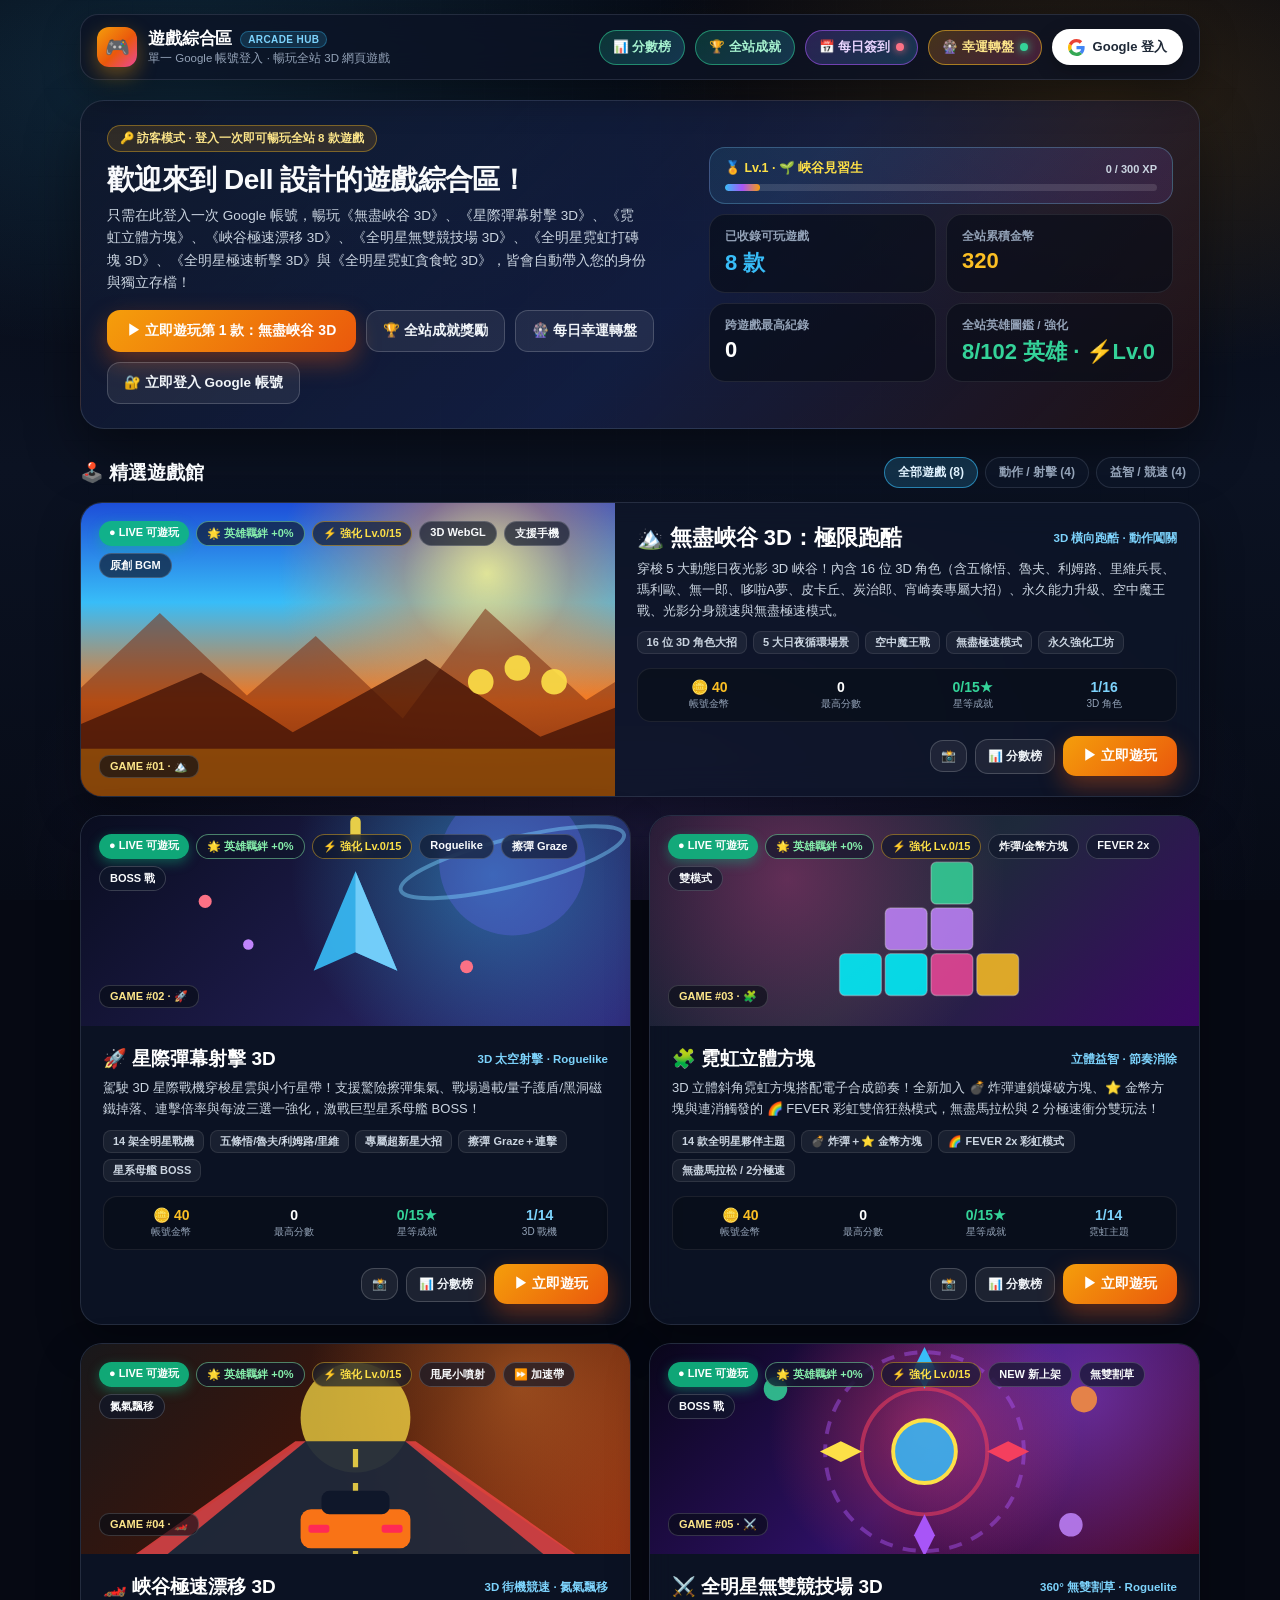
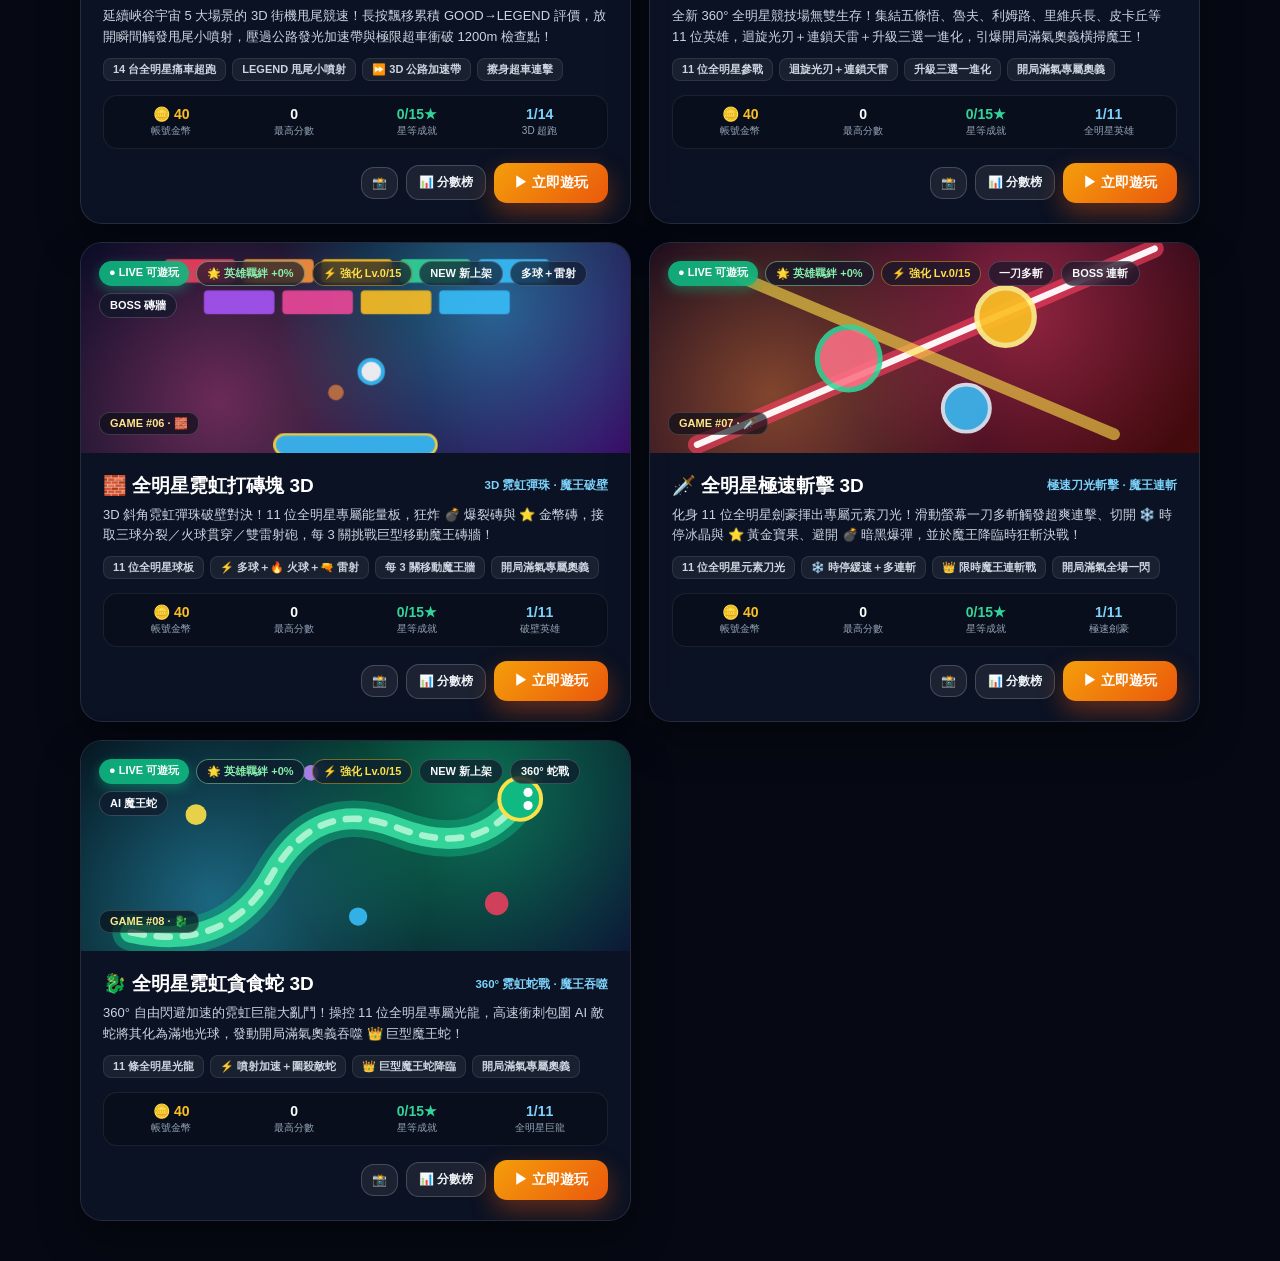
==== commit d9ac8201: "chore: record Cozy Island 3D 3-stage roadmap in SPEC.md and hide from Hub until launch" ====
--- a/index.html
+++ b/index.html
@@ -1206,6 +1206,34 @@
     }
     .stage-expand-pill:hover { opacity: 1; border-color: rgba(245, 158, 11, 0.7); }
     .game-stage.bar-collapsed .stage-expand-pill { display: inline-flex; }
+    .stage-quick-tip {
+      position: fixed;
+      bottom: max(18px, env(safe-area-inset-bottom, 0px) + 14px);
+      left: 50%;
+      transform: translate(-50%, 24px);
+      z-index: 75;
+      max-width: min(92vw, 520px);
+      padding: 10px 16px;
+      border-radius: 999px;
+      background: rgba(9, 13, 24, 0.92);
+      backdrop-filter: blur(12px);
+      -webkit-backdrop-filter: blur(12px);
+      border: 1.5px solid rgba(56, 189, 248, 0.65);
+      box-shadow: 0 12px 32px rgba(0, 0, 0, 0.55);
+      color: #f8fafc;
+      font-size: 12.5px;
+      font-weight: 800;
+      text-align: center;
+      opacity: 0;
+      pointer-events: none;
+      transition: opacity 0.25s ease, transform 0.28s cubic-bezier(0.22, 1, 0.36, 1);
+    }
+    .stage-quick-tip.show {
+      opacity: 1;
+      transform: translate(-50%, 0);
+      pointer-events: auto;
+      cursor: pointer;
+    }
     @media (max-width: 900px), (max-height: 500px) {
       .stage-sso-tag { display: none !important; }
       #stageAcctName { display: none !important; }
@@ -1620,10 +1648,10 @@
     <div class="sec-head">
       <h2>🕹️ 精選遊戲館</h2>
       <div class="filter-pills" id="filterPills">
-        <button class="fpill active" data-filter="all" type="button">全部遊戲 (9)</button>
+        <button class="fpill active" data-filter="all" type="button">全部遊戲 (8)</button>
         <button class="fpill" data-filter="action" type="button">動作 / 射擊 (4)</button>
         <button class="fpill" data-filter="arcade" type="button">益智 / 競速 (4)</button>
-        <button class="fpill" data-filter="sim" type="button">療癒 / 模擬 (1)</button>
+        <!-- 療癒 / 模擬（森友小島 3D 開發中，完成後重新開放） -->
       </div>
     </div>
 
@@ -1643,12 +1671,14 @@
           <span class="g-avatar sm" id="stageAvatar">👤</span>
           <span class="hide-xs" id="stageAcctName">訪客模式</span>
         </button>
+        <button class="stage-back-btn" id="btnStageTip" type="button" title="顯示 3 秒操作提示">❓</button>
         <button class="stage-back-btn" id="btnStageShare" type="button" title="生成並分享目前遊戲戰績卡">📸</button>
         <button class="stage-back-btn" id="btnStageFullscreen" type="button" title="切換全螢幕">⛶</button>
         <button class="stage-back-btn" id="btnCollapseStageBar" type="button" title="收合上方列，擴大遊玩畫面">▲</button>
       </div>
     </div>
     <button class="stage-expand-pill" id="btnExpandStageBar" type="button" title="展開綜合區選單">▼ 選單</button>
+    <div class="stage-quick-tip" id="stageQuickTip" title="點擊關閉提示"></div>
     <iframe class="game-frame" id="gameFrame" title="遊戲遊玩視窗" allow="autoplay; fullscreen"></iframe>
   </div>
 
@@ -1783,7 +1813,7 @@
 
       <div style="font-size:11.5px;color:var(--muted);margin-bottom:4px;">💰 中獎金幣匯入目標：</div>
       <div class="spin-targets" id="spinTargets">
-        <button class="starget-btn active" data-target="all" type="button">🌐 9 款遊戲均分</button>
+        <button class="starget-btn active" data-target="all" type="button">🌐 8 款遊戲均分</button>
         <button class="starget-btn" data-target="canyon_parkour_3d" type="button">🏔️ 跑酷</button>
         <button class="starget-btn" data-target="star_blaster_3d" type="button">🚀 射擊</button>
         <button class="starget-btn" data-target="neon_blocks_3d" type="button">🧩 方塊</button>
@@ -1792,7 +1822,6 @@
         <button class="starget-btn" data-target="brick_breaker_3d" type="button">🧱 破壁</button>
         <button class="starget-btn" data-target="hero_slash_3d" type="button">🗡️ 斬擊</button>
         <button class="starget-btn" data-target="neon_snake_3d" type="button">🐉 巨龍</button>
-        <button class="starget-btn" data-target="cozy_island_3d" type="button">🏝️ 森友小島</button>
       </div>
 
       <button class="btn-primary" id="btnDoSpin" type="button" style="width:100%;justify-content:center;padding:13px 18px;font-size:15px;">
@@ -1838,7 +1867,7 @@
 
       <div style="font-size:11.5px;color:var(--muted);margin-bottom:4px;">💰 成就獎金匯入目標：</div>
       <div class="spin-targets" id="questTargets">
-        <button class="starget-btn active" data-target="all" type="button">🌐 9 款遊戲均分</button>
+        <button class="starget-btn active" data-target="all" type="button">🌐 8 款遊戲均分</button>
         <button class="starget-btn" data-target="canyon_parkour_3d" type="button">🏔️ 跑酷</button>
         <button class="starget-btn" data-target="star_blaster_3d" type="button">🚀 射擊</button>
         <button class="starget-btn" data-target="neon_blocks_3d" type="button">🧩 方塊</button>
@@ -1847,7 +1876,6 @@
         <button class="starget-btn" data-target="brick_breaker_3d" type="button">🧱 破壁</button>
         <button class="starget-btn" data-target="hero_slash_3d" type="button">🗡️ 斬擊</button>
         <button class="starget-btn" data-target="neon_snake_3d" type="button">🐉 巨龍</button>
-        <button class="starget-btn" data-target="cozy_island_3d" type="button">🏝️ 森友小島</button>
       </div>
 
       <div class="quests-list" id="questsList"></div>
@@ -1891,7 +1919,6 @@
         <button class="starget-btn" data-gid="brick_breaker_3d" type="button">🧱 破壁</button>
         <button class="starget-btn" data-gid="hero_slash_3d" type="button">🗡️ 斬擊</button>
         <button class="starget-btn" data-gid="neon_snake_3d" type="button">🐉 巨龍</button>
-        <button class="starget-btn" data-gid="cozy_island_3d" type="button">🏝️ 小島</button>
       </div>
       <div class="playlog-list" id="lbList"></div>
     </div>
@@ -2063,7 +2090,6 @@
         <button class="starget-btn" data-gid="brick_breaker_3d" type="button">🧱 破壁</button>
         <button class="starget-btn" data-gid="hero_slash_3d" type="button">🗡️ 斬擊</button>
         <button class="starget-btn" data-gid="neon_snake_3d" type="button">🐉 巨龍</button>
-        <button class="starget-btn" data-gid="cozy_island_3d" type="button">🏝️ 小島</button>
       </div>
 
       <div class="ach-top-bar" style="margin-bottom:6px;">
@@ -2241,7 +2267,7 @@
         icon: '🏝️',
         genre: '3D 療癒模擬 · 島嶼慢活',
         category: 'sim',
-        status: 'live',
+        status: 'dev',
         featured: false,
         url: './games/cozy-island-3d/index.html',
         coverClass: 'cover-island',
@@ -3727,7 +3753,7 @@
       const grid = document.getElementById('gamesGrid');
       grid.innerHTML = '';
 
-      const items = GAMES_REGISTRY.filter(g => activeFilter === 'all' || g.category === activeFilter);
+      const items = GAMES_REGISTRY.filter(g => g.status !== 'dev' && (activeFilter === 'all' || g.category === activeFilter));
       items.forEach((g) => {
         const isLive = g.status === 'live';
         const stats = isLive ? readStatsForGame(g.id) : null;
@@ -3824,6 +3850,7 @@
       if (!game) return;
       recordGamePlay(gameId);
       if (typeof trackDailyProgress === 'function') trackDailyProgress('play', gameId);
+      if (typeof maybeShowStageQuickTip === 'function') maybeShowStageQuickTip(gameId, false);
       savedHubScrollY = window.scrollY || 0;
       activeGame = game;
       document.getElementById('stageGameTitle').textContent = `${game.icon} ${game.title}`;
@@ -4344,8 +4371,7 @@
       { id: 'g_slash_2',   cat: 'game', rar: 'gold',   title: '⚔️ 極速拔刀劍聖', desc: '《全明星極速斬擊 3D》最高分達 12,000 分', target: 12000, reward: 260, titleBadge: '🗡️ 斬擊劍聖', getVal: s => gScore(s, 'hero_slash_3d'), fmt: v => v.toLocaleString() },
       { id: 'g_snake_1',   cat: 'game', rar: 'bronze', title: '🐉 霓虹幼龍覺醒', desc: '《全明星霓虹貪食蛇 3D》最高分達 2,000 分', target: 2000, reward: 100, getVal: s => gScore(s, 'neon_snake_3d'), fmt: v => v.toLocaleString() },
       { id: 'g_snake_2',   cat: 'game', rar: 'gold',   title: '👑 競技場巨龍霸主', desc: '《全明星霓虹貪食蛇 3D》最高分達 10,000 分', target: 10000, reward: 260, titleBadge: '🐉 巨龍霸主', getVal: s => gScore(s, 'neon_snake_3d'), fmt: v => v.toLocaleString() },
-      { id: 'g_island_1',  cat: 'game', rar: 'bronze', title: '🏝️ 小島自然探險家', desc: '《森友小島 3D》收集達 5 種生物圖鑑', target: 5, reward: 110, getVal: s => gItems(s, 'cozy_island_3d'), fmt: v => `${v} 種` },
-      { id: 'g_island_2',  cat: 'game', rar: 'gold',   title: '🏛️ 博物館榮譽館長', desc: '《森友小島 3D》收集達 15 種生物圖鑑', target: 15, reward: 280, titleBadge: '🏝️ 島嶼館長', getVal: s => gItems(s, 'cozy_island_3d'), fmt: v => `${v} 種` },
+      // （森友小島 3D 開發完成開放後重新啟用）
 
       // --- 3. Play Count & Exploration (6) ---
       { id: 'p_play_1',  cat: 'play', rar: 'bronze',   title: '🎮 初次開玩！', desc: '於遊戲綜合區啟動任一款遊戲 1 次', target: 1, reward: 80, getVal: s => s.myPlays, fmt: v => `${v} 次` },
@@ -4353,7 +4379,7 @@
       { id: 'p_play_30', cat: 'play', rar: 'gold',     title: '🔥 街機狂熱者', desc: '累計遊玩綜合區遊戲達 30 次', target: 30, reward: 340, titleBadge: '🎮 街機狂熱者', getVal: s => s.myPlays, fmt: v => `${v} 次` },
       { id: 'p_exp_3',   cat: 'play', rar: 'silver',   title: '🧭 跨界探索家', desc: '親身體驗至少 3 款不同遊戲', target: 3, reward: 160, getVal: s => s.myDistinctGames, fmt: v => `${v} 款` },
       { id: 'p_exp_6',   cat: 'play', rar: 'gold',     title: '🌟 全館鑑賞家', desc: '親身體驗至少 6 款不同遊戲', target: 6, reward: 300, titleBadge: '🌟 全館鑑賞家', getVal: s => s.myDistinctGames, fmt: v => `${v} 款` },
-      { id: 'p_exp_all', cat: 'play', rar: 'platinum', title: '👑 全站制霸大滿貫', desc: '玩遍全站全部 9 款遊戲！', target: 9, reward: 500, titleBadge: '👑 全站傳說', getVal: s => s.myDistinctGames, fmt: v => `${v} 款` },
+      { id: 'p_exp_all', cat: 'play', rar: 'platinum', title: '👑 全站制霸大滿貫', desc: '玩遍全站全部 8 款遊戲！', target: 8, reward: 500, titleBadge: '👑 全站傳說', getVal: s => s.myDistinctGames, fmt: v => `${v} 款` },
 
       // --- 4. Secret Achievements (4 — masked as ??? until reached!) ---
       { id: 's_google_sso', cat: 'secret', secret: true, rar: 'silver',   title: '🔐 雲端同步達人', desc: '完成一次 Google 帳號全站單一登入', target: 1, reward: 120, getVal: s => (s.isSignedIn ? 1 : 0), fmt: v => (v >= 1 ? '已登入' : '未登入') },
@@ -5219,6 +5245,41 @@
       }
     }
 
+    const GAME_QUICK_TIPS = {
+      canyon_parkour_3d: '👆 點擊螢幕／空白鍵 跳躍（雙擊二段跳）· 右鍵／F 施放奧義',
+      star_blaster_3d:   '👆 拖曳／方向鍵 閃避彈幕（自動射擊）· 空白鍵 施放超新星',
+      canyon_drift_3d:   '👆 左右點擊／A・D 甩尾轉向 · 空白鍵 氮氣衝刺',
+      neon_blocks_3d:    '👆 方向鍵／下方按鈕 移動與旋轉 · 空白鍵 瞬間硬降',
+      hero_arena_3d:     '👆 拖曳／WASD 走位（武器自動攻擊）· 撿金色空投箱 · 右鍵／F 放奧義',
+      brick_breaker_3d:  '👆 拖曳／左右鍵 移動球板接球 · 右鍵／空白鍵 施放奧義',
+      hero_slash_3d:     '👆 滑動螢幕 斬切水果與寶箱（閃避炸彈！）· 右鍵／F 放奧義',
+      neon_snake_3d:     '👆 拖曳／滑鼠 引導巨龍吞噬能量球 · 長按加速 · 右鍵 放奧義',
+      cozy_island_3d:    '👆 拖曳／WASD 漫步小島 · 靠近生物、果樹或居民點擊互動'
+    };
+    let stageQuickTipTimer = null;
+
+    function maybeShowStageQuickTip(gameId, force = false) {
+      const el = document.getElementById('stageQuickTip');
+      const tip = GAME_QUICK_TIPS[gameId];
+      if (!el || !tip) return;
+      const seenKey = 'arcade_hub_seen_tips_v1';
+      let seen = {};
+      try { seen = JSON.parse(localStorage.getItem(seenKey) || '{}') || {}; } catch (e) {}
+      if (!force && seen[gameId]) return;
+      seen[gameId] = 1;
+      try { localStorage.setItem(seenKey, JSON.stringify(seen)); } catch (e) {}
+      el.textContent = tip;
+      el.classList.add('show');
+      if (stageQuickTipTimer) clearTimeout(stageQuickTipTimer);
+      stageQuickTipTimer = setTimeout(() => el.classList.remove('show'), 3800);
+    }
+
+    document.getElementById('btnStageTip').addEventListener('click', () => {
+      if (activeGame) maybeShowStageQuickTip(activeGame.id, true);
+    });
+    document.getElementById('stageQuickTip').addEventListener('click', () => {
+      document.getElementById('stageQuickTip').classList.remove('show');
+    });
     document.getElementById('btnStageShare').addEventListener('click', () => openShareCardModal(activeGame && activeGame.id));
     document.getElementById('btnCloseShareCard').addEventListener('click', () => document.getElementById('shareCardModal').classList.remove('open'));
     document.getElementById('shareCardModal').addEventListener('click', (e) => {
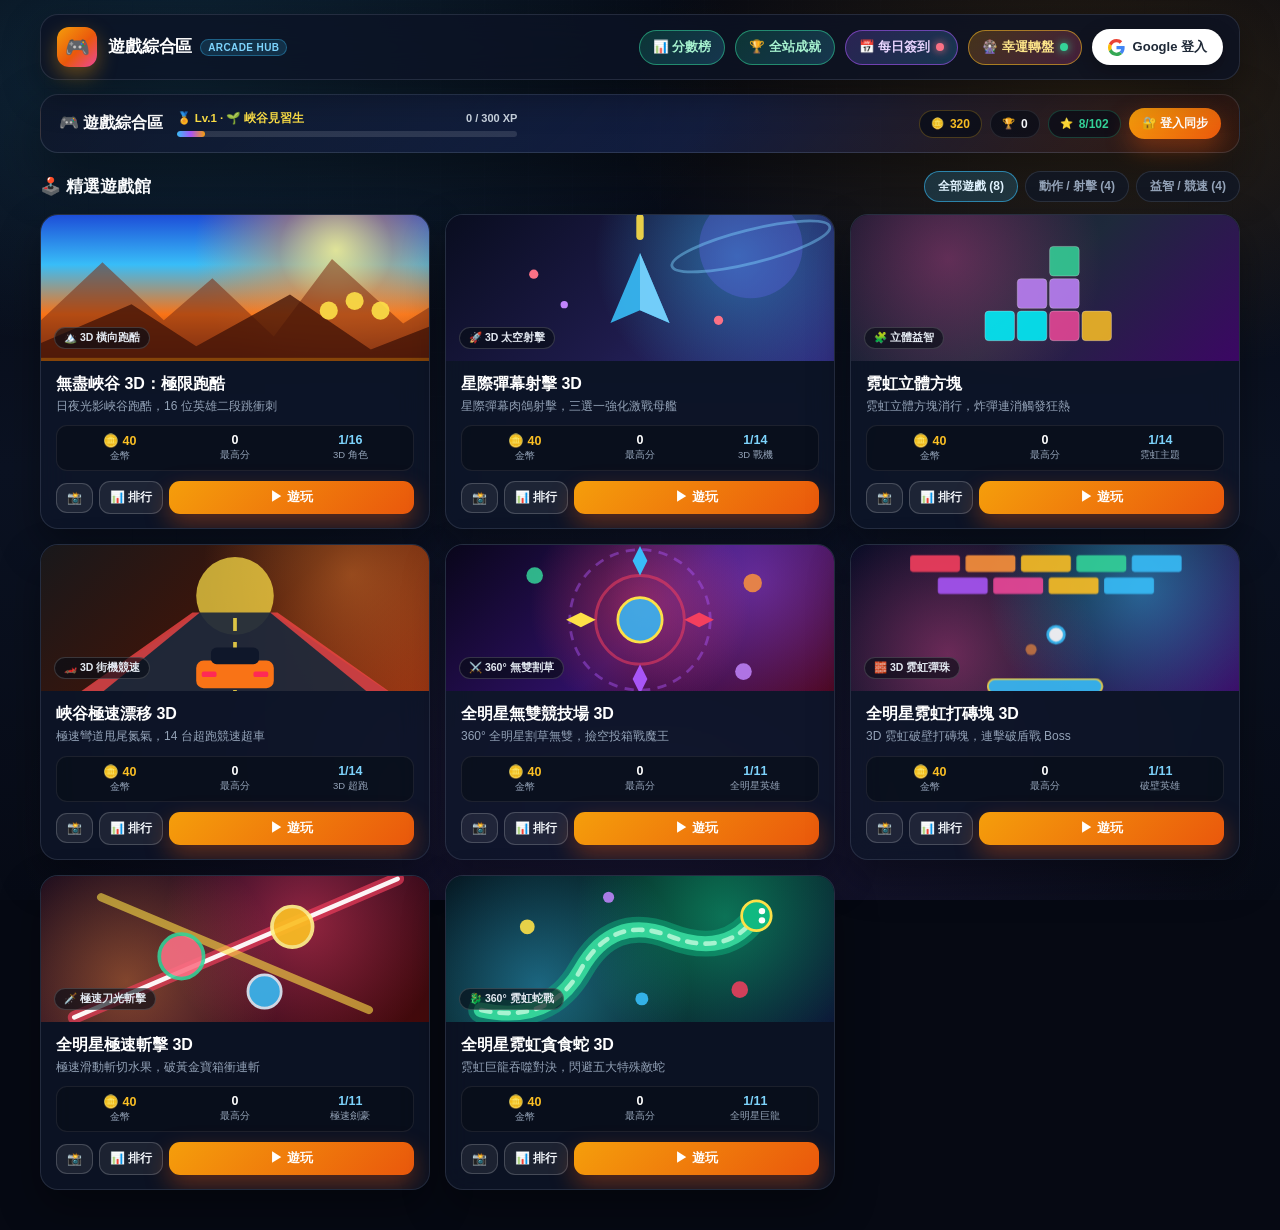
==== commit cf185a3c: "ui(hub): streamline home lobby into compact player strip and clean 3-column game cards" ====
--- a/index.html
+++ b/index.html
@@ -1526,19 +1526,125 @@
     }
     .hub-toast.show { opacity: 1; transform: translateX(-50%) translateY(0); }
 
+    /* Compact Modern Arcade Lobby Overhaul */
+    .hub-shell { max-width: 1240px; }
+    .brand-sub { display: none; }
+    .hero-card {
+      margin-top: 14px;
+      padding: 13px 18px;
+      border-radius: 18px;
+      display: flex;
+      align-items: center;
+      justify-content: space-between;
+      gap: 16px;
+      flex-wrap: wrap;
+    }
+    .hero-compact-left {
+      display: flex;
+      align-items: center;
+      gap: 14px;
+      flex-wrap: wrap;
+      flex: 1;
+      min-width: 240px;
+    }
+    .hero-compact-title {
+      font-size: 16px;
+      font-weight: 900;
+      color: #fff;
+      white-space: nowrap;
+    }
+    .hero-compact-rank {
+      flex: 1;
+      min-width: 190px;
+      max-width: 340px;
+    }
+    .hero-compact-rank .rank-top {
+      margin-bottom: 5px;
+      font-size: 11.5px;
+    }
+    .hero-compact-rank .rank-bar-track { height: 6px; }
+    .hero-compact-stats {
+      display: flex;
+      align-items: center;
+      gap: 8px;
+      flex-wrap: wrap;
+    }
+    .cstat-chip {
+      display: inline-flex;
+      align-items: center;
+      gap: 6px;
+      padding: 6px 11px;
+      border-radius: 999px;
+      background: rgba(9, 13, 24, 0.72);
+      border: 1px solid rgba(255, 255, 255, 0.1);
+      font-size: 12px;
+      font-weight: 800;
+      font-variant-numeric: tabular-nums;
+      color: #f8fafc;
+    }
+    .cstat-chip .cl { font-size: 10.5px; color: var(--muted); font-weight: 700; }
+    .cstat-chip.gold { color: #fbbf24; border-color: rgba(251, 191, 36, 0.25); }
+    .cstat-chip.green { color: #34d399; border-color: rgba(52, 211, 153, 0.25); }
+
+    .sec-head { margin-top: 18px; margin-bottom: 12px; }
+    .sec-head h2 { font-size: 17px; }
+
+    .games-grid {
+      grid-template-columns: repeat(3, 1fr);
+      gap: 15px;
+    }
+    .game-card { border-radius: 18px; }
+    .game-card.featured { grid-column: span 1; display: flex; }
+    .game-cover {
+      min-height: 146px;
+      padding: 12px 13px;
+      cursor: pointer;
+    }
+    .game-card.featured .game-cover { min-height: 146px; }
+    .cover-order {
+      font-size: 10.5px;
+      padding: 3px 9px;
+      border-radius: 999px;
+      color: #e2e8f0;
+    }
+    .game-body {
+      padding: 13px 15px 14px;
+      gap: 10px;
+    }
+    .game-title { font-size: 16px; line-height: 1.25; }
+    .game-card.featured .game-title { font-size: 16px; }
+    .game-desc {
+      font-size: 12px;
+      line-height: 1.45;
+      color: #94a3b8;
+      margin-top: 4px;
+      display: -webkit-box;
+      -webkit-line-clamp: 1;
+      -webkit-box-orient: vertical;
+      overflow: hidden;
+    }
+    .game-progress-strip {
+      grid-template-columns: repeat(3, 1fr);
+      gap: 6px;
+      padding: 7px 8px;
+      border-radius: 11px;
+    }
+    .gp-v { font-size: 12.5px; }
+    .gp-l { font-size: 9.5px; }
+    .game-foot .btn-primary { padding: 8px 14px; font-size: 12.5px; border-radius: 11px; }
+    .game-foot .btn-secondary { padding: 7px 10px; font-size: 12px; border-radius: 11px; }
+
     /* Responsive */
-    @media (max-width: 860px) {
-      .hero-card { grid-template-columns: 1fr; padding: 20px 18px; }
-      .game-card.featured { grid-column: span 1; grid-template-columns: 1fr; }
-      .games-grid { grid-template-columns: 1fr; }
-    }
-    @media (max-width: 600px) {
+    @media (max-width: 1020px) {
+      .games-grid { grid-template-columns: repeat(2, 1fr); }
+    }
+    @media (max-width: 640px) {
       .hub-shell { padding: 10px 12px 28px; }
       .hub-nav { padding: 10px 12px; }
-      .brand-sub, .brand-tag { display: none; }
+      .brand-tag { display: none; }
       .brand-title { font-size: 15px; }
-      .hero-left h1 { font-size: 22px; }
-      .game-progress-strip { grid-template-columns: repeat(2, 1fr); }
+      .hero-card { padding: 12px 13px; gap: 10px; }
+      .games-grid { grid-template-columns: 1fr; gap: 13px; }
       .stage-sso-tag, .hide-xs { display: none; }
     }
   </style>
@@ -1600,24 +1706,11 @@
       </div>
     </header>
 
-    <!-- Hero Banner -->
+    <!-- Compact Player Status Strip -->
     <section class="hero-card">
-      <div class="hero-left">
-        <div class="sso-pill guest" id="heroSsoPill">🔑 訪客模式 · 登入一次即可全站通用</div>
-        <h1 id="heroTitle">歡迎來到 Dell 設計的遊戲綜合區！</h1>
-        <p id="heroSub">
-          只需在此登入一次 Google 帳號，進入《無盡峽谷 3D：極限跑酷》以及未來新增的每一款遊戲，皆會自動帶入您的身份、頭像與獨立存檔，完全無須重複登入。
-        </p>
-        <div class="hero-actions">
-          <button class="btn-primary" id="btnHeroPlayFirst" type="button">▶ 立即遊玩第 1 款：無盡峽谷 3D</button>
-          <button class="btn-secondary" id="btnHeroQuests" type="button">🏆 全站成就獎勵</button>
-          <button class="btn-secondary" id="btnHeroSpin" type="button">🎡 每日幸運轉盤</button>
-          <button class="btn-secondary" id="btnHeroAccount" type="button">🔐 登入 / 管理全站帳號</button>
-        </div>
-      </div>
-
-      <div class="global-stats">
-        <div class="rank-strip">
+      <div class="hero-compact-left">
+        <div class="hero-compact-title" id="heroTitle">👋 歡迎來到遊戲綜合區</div>
+        <div class="hero-compact-rank">
           <div class="rank-top">
             <span class="rank-badge" id="rankBadge">🏅 Lv.1 · 🌱 峽谷見習生</span>
             <span class="nav-title-badge" id="heroTitleBadge"></span>
@@ -1625,22 +1718,13 @@
           </div>
           <div class="rank-bar-track"><div class="rank-bar-fill" id="rankBarFill"></div></div>
         </div>
-        <div class="gstat-box">
-          <div class="gstat-label">已收錄可玩遊戲</div>
-          <div class="gstat-val cyan" id="statLiveGames">8 款</div>
-        </div>
-        <div class="gstat-box">
-          <div class="gstat-label">全站累積金幣</div>
-          <div class="gstat-val gold" id="statTotalCoins">320</div>
-        </div>
-        <div class="gstat-box">
-          <div class="gstat-label">跨遊戲最高紀錄</div>
-          <div class="gstat-val" id="statBestScore">0</div>
-        </div>
-        <div class="gstat-box">
-          <div class="gstat-label">全站英雄圖鑑 / 強化</div>
-          <div class="gstat-val green" id="statStarsChars">8/102 英雄 · ⚡Lv.0</div>
-        </div>
+      </div>
+
+      <div class="hero-compact-stats">
+        <span class="cstat-chip gold" title="全站累積金幣"><span class="cl">🪙</span><span id="statTotalCoins">320</span></span>
+        <span class="cstat-chip" title="跨遊戲最高紀錄"><span class="cl">🏆</span><span id="statBestScore">0</span></span>
+        <span class="cstat-chip green" title="全站英雄收藏"><span class="cl">⭐</span><span id="statStarsChars">8/102</span></span>
+        <button class="btn-primary" id="btnHeroAccount" type="button" style="padding:7px 13px;font-size:12px;border-radius:999px;">🔐 登入同步</button>
       </div>
     </section>
 
@@ -2617,32 +2701,23 @@
       document.getElementById('stageAcctName').textContent = u ? u.name : '訪客模式';
       document.getElementById('stageSsoBadge').textContent = u ? `SSO：${u.name}` : '訪客遊玩中';
 
-      // Hero Greeting & Global Stats across ALL 8 Live Games
-      const heroPill = document.getElementById('heroSsoPill');
+      // Compact Player Strip Greeting & Global Stats
+      const heroAcctBtn = document.getElementById('btnHeroAccount');
       if (u) {
-        heroPill.className = 'sso-pill';
-        heroPill.textContent = `✅ Google 單一登入已啟用 · ${u.email}`;
-        document.getElementById('heroTitle').textContent = `歡迎回來，${u.name}！`;
-        document.getElementById('heroSub').textContent =
-          '您已完成全站帳號登入。現在點擊下方 8 款 3D 遊戲皆會自動帶入您的身份、頭像與獨立存檔，完全無須二次登入！';
-        document.getElementById('btnHeroAccount').textContent = '👤 管理全站帳號與備份';
+        document.getElementById('heroTitle').textContent = `👋 歡迎回來，${u.name}`;
+        if (heroAcctBtn) heroAcctBtn.style.display = 'none';
       } else {
-        heroPill.className = 'sso-pill guest';
-        heroPill.textContent = '🔑 訪客模式 · 登入一次即可暢玩全站 8 款遊戲';
-        document.getElementById('heroTitle').textContent = '歡迎來到 Dell 設計的遊戲綜合區！';
-        document.getElementById('heroSub').textContent =
-          '只需在此登入一次 Google 帳號，暢玩《無盡峽谷 3D》、《星際彈幕射擊 3D》、《霓虹立體方塊》、《峽谷極速漂移 3D》、《全明星無雙競技場 3D》、《全明星霓虹打磚塊 3D》、《全明星極速斬擊 3D》與《全明星霓虹貪食蛇 3D》，皆會自動帶入您的身份與獨立存檔！';
-        document.getElementById('btnHeroAccount').textContent = '🔐 立即登入 Google 帳號';
+        document.getElementById('heroTitle').textContent = '🎮 遊戲綜合區';
+        if (heroAcctBtn) { heroAcctBtn.style.display = 'inline-flex'; heroAcctBtn.textContent = '🔐 登入同步'; }
       }
 
       const adminBtn = document.getElementById('btnNavAdmin');
       if (adminBtn) adminBtn.style.display = isAdminUser() ? 'inline-flex' : 'none';
 
       const snap = computeGlobalSnapshot();
-      document.getElementById('statLiveGames').textContent = `${snap.liveCount} 款`;
       document.getElementById('statTotalCoins').textContent = snap.sumCoins.toLocaleString();
       document.getElementById('statBestScore').textContent = snap.topScore.toLocaleString();
-      document.getElementById('statStarsChars').textContent = `${snap.sumItems}/${snap.sumTotalItems} 英雄 · ⚡Lv.${snap.sumUpgrades}`;
+      document.getElementById('statStarsChars').textContent = `${snap.sumItems}/${snap.sumTotalItems}`;
 
       // Arcade Rank & XP Bar
       const qState = getQuestState();
@@ -3757,52 +3832,52 @@
       items.forEach((g) => {
         const isLive = g.status === 'live';
         const stats = isLive ? readStatsForGame(g.id) : null;
-        const extraHeroes = stats ? Math.max(0, (stats.charsUnlocked || 1) - 1) : 0;
-        const synPct = g.id === 'star_blaster_3d' ? extraHeroes * 8 : extraHeroes * 10;
+        const SHORT_DESC = {
+          canyon_parkour_3d: '日夜光影峽谷跑酷，16 位英雄二段跳衝刺',
+          star_blaster_3d:   '星際彈幕肉鴿射擊，三選一強化激戰母艦',
+          canyon_drift_3d:   '極速彎道甩尾氮氣，14 台超跑競速超車',
+          neon_blocks_3d:    '霓虹立體方塊消行，炸彈連消觸發狂熱',
+          hero_arena_3d:     '360° 全明星割草無雙，撿空投箱戰魔王',
+          brick_breaker_3d:  '3D 霓虹破壁打磚塊，連擊破盾戰 Boss',
+          hero_slash_3d:     '極速滑動斬切水果，破黃金寶箱衝連斬',
+          neon_snake_3d:     '霓虹巨龍吞噬對決，閃避五大特殊敵蛇'
+        };
         const card = document.createElement('article');
-        card.className = 'game-card' + (isLive ? ' live' : ' soon') + (g.featured && activeFilter === 'all' ? ' featured' : '');
+        card.className = 'game-card' + (isLive ? ' live' : ' soon');
 
         const badgeMult = isLive && ECO ? ECO.getBadgeMult(g.id, hubEconomy) : 0;
-        const badgesHtml = `
-          <span class="cbadge ${isLive ? 'live' : 'soon'}">${isLive ? '● LIVE 可遊玩' : '⏳ 即將推出'}</span>
-          ${badgeMult > 1.0 ? `<span class="cbadge event-mult">🔥 ${badgeMult}x 金幣</span>` : ''}
-          ${isLive && stats ? `<span class="cbadge tech" style="color:#86efac;border-color:rgba(134,239,172,0.5);">🌟 英雄羈絆 +${synPct}%</span>` : ''}
-          ${isLive && stats ? `<span class="cbadge tech" style="color:#fde047;border-color:rgba(251,191,36,0.45);">⚡ 強化 Lv.${stats.upgradeLevel || 0}/${stats.upgradeMax || 15}</span>` : ''}
-          ${g.badges.map(b => `<span class="cbadge tech">${escapeHtml(b)}</span>`).join('')}
-        `;
+        const badgesHtml = badgeMult > 1.0
+          ? `<span class="cbadge event-mult">🔥 ${badgeMult}x 金幣</span>`
+          : '';
+        const shortGenre = String(g.genre || '').split('·')[0].trim();
 
         const progressHtml = isLive && stats ? `
           <div class="game-progress-strip">
-            <div class="gp-item"><div class="gp-v" style="color:#fbbf24;">🪙 ${stats.coins}</div><div class="gp-l">帳號金幣</div></div>
-            <div class="gp-item"><div class="gp-v">${stats.bestScore.toLocaleString()}</div><div class="gp-l">最高分數</div></div>
-            <div class="gp-item"><div class="gp-v" style="color:#34d399;">${stats.stars}/${stats.maxStars}★</div><div class="gp-l">星等成就</div></div>
+            <div class="gp-item"><div class="gp-v" style="color:#fbbf24;">🪙 ${stats.coins.toLocaleString()}</div><div class="gp-l">金幣</div></div>
+            <div class="gp-item"><div class="gp-v">${stats.bestScore.toLocaleString()}</div><div class="gp-l">最高分</div></div>
             <div class="gp-item"><div class="gp-v" style="color:#7dd3fc;">${stats.charsUnlocked}/${stats.charsTotal}</div><div class="gp-l">${escapeHtml(g.itemLabel || '收藏')}</div></div>
           </div>
         ` : '';
 
         card.innerHTML = `
-          <div class="game-cover ${g.coverClass}">
+          <div class="game-cover ${g.coverClass}" title="點擊立即遊玩">
             ${coverArtworkSvg(g.id)}
             <div class="cover-badges">${badgesHtml}</div>
-            <div class="cover-order">${escapeHtml(g.order)} · ${g.icon}</div>
+            <div class="cover-order">${g.icon} ${escapeHtml(shortGenre)}</div>
           </div>
           <div class="game-body">
             <div>
               <div class="game-title-row">
-                <div class="game-title">${g.icon} ${escapeHtml(g.title)}</div>
-                <div class="game-genre">${escapeHtml(g.genre)}</div>
+                <div class="game-title">${escapeHtml(g.title)}</div>
               </div>
-              <p class="game-desc">${escapeHtml(g.desc)}</p>
-              <div class="game-feature-tags">
-                ${g.features.map(f => `<span class="ftag">${escapeHtml(f)}</span>`).join('')}
-              </div>
+              <p class="game-desc">${escapeHtml(SHORT_DESC[g.id] || g.desc)}</p>
             </div>
             ${progressHtml}
             <div class="game-foot" style="justify-content:flex-end;">
-              <div style="display:flex;align-items:center;gap:8px;">
-                <button class="btn-secondary btn-game-share" data-share-id="${g.id}" type="button" style="padding:8px 10px;font-size:12px;" title="生成並分享戰績圖卡">📸</button>
-                <button class="btn-secondary btn-game-lb" data-lb-id="${g.id}" type="button" style="padding:8px 12px;font-size:12px;">📊 分數榜</button>
-                <button class="btn-primary btn-launch-game" data-game-id="${g.id}" type="button">▶ 立即遊玩</button>
+              <div style="display:flex;align-items:center;gap:6px;width:100%;">
+                <button class="btn-secondary btn-game-share" data-share-id="${g.id}" type="button" title="戰績分享卡">📸</button>
+                <button class="btn-secondary btn-game-lb" data-lb-id="${g.id}" type="button" title="分數排行榜">📊 排行</button>
+                <button class="btn-primary btn-launch-game" data-game-id="${g.id}" type="button" style="flex:1;justify-content:center;">▶ 遊玩</button>
               </div>
             </div>
           </div>
@@ -3811,6 +3886,10 @@
         const launchBtn = card.querySelector('.btn-launch-game');
         if (launchBtn) {
           launchBtn.addEventListener('click', () => launchGame(g.id));
+        }
+        const coverEl = card.querySelector('.game-cover');
+        if (coverEl) {
+          coverEl.addEventListener('click', () => launchGame(g.id));
         }
         const shareBtn = card.querySelector('.btn-game-share');
         if (shareBtn) {
@@ -3990,7 +4069,6 @@
       if (e.target.id === 'hubAuthModal') closeAuthModal();
     });
 
-    document.getElementById('btnHeroPlayFirst').addEventListener('click', () => launchGame('canyon_parkour_3d'));
     document.getElementById('btnBackToHub').addEventListener('click', exitGameToHub);
 
     document.getElementById('btnStageFullscreen').addEventListener('click', () => {
@@ -4315,7 +4393,6 @@
     }
 
     document.getElementById('btnNavSpin').addEventListener('click', openSpinModal);
-    document.getElementById('btnHeroSpin').addEventListener('click', openSpinModal);
     document.getElementById('btnCloseSpin').addEventListener('click', closeSpinModal);
     document.getElementById('spinModal').addEventListener('click', (e) => {
       if (e.target.id === 'spinModal') closeSpinModal();
@@ -4752,7 +4829,6 @@
     }
 
     document.getElementById('btnNavQuests').addEventListener('click', openQuestsModal);
-    document.getElementById('btnHeroQuests').addEventListener('click', openQuestsModal);
     document.getElementById('btnCloseQuests').addEventListener('click', closeQuestsModal);
     document.getElementById('btnClaimAllQuests').addEventListener('click', claimAllQuests);
     document.getElementById('achTabs').addEventListener('click', (e) => {
